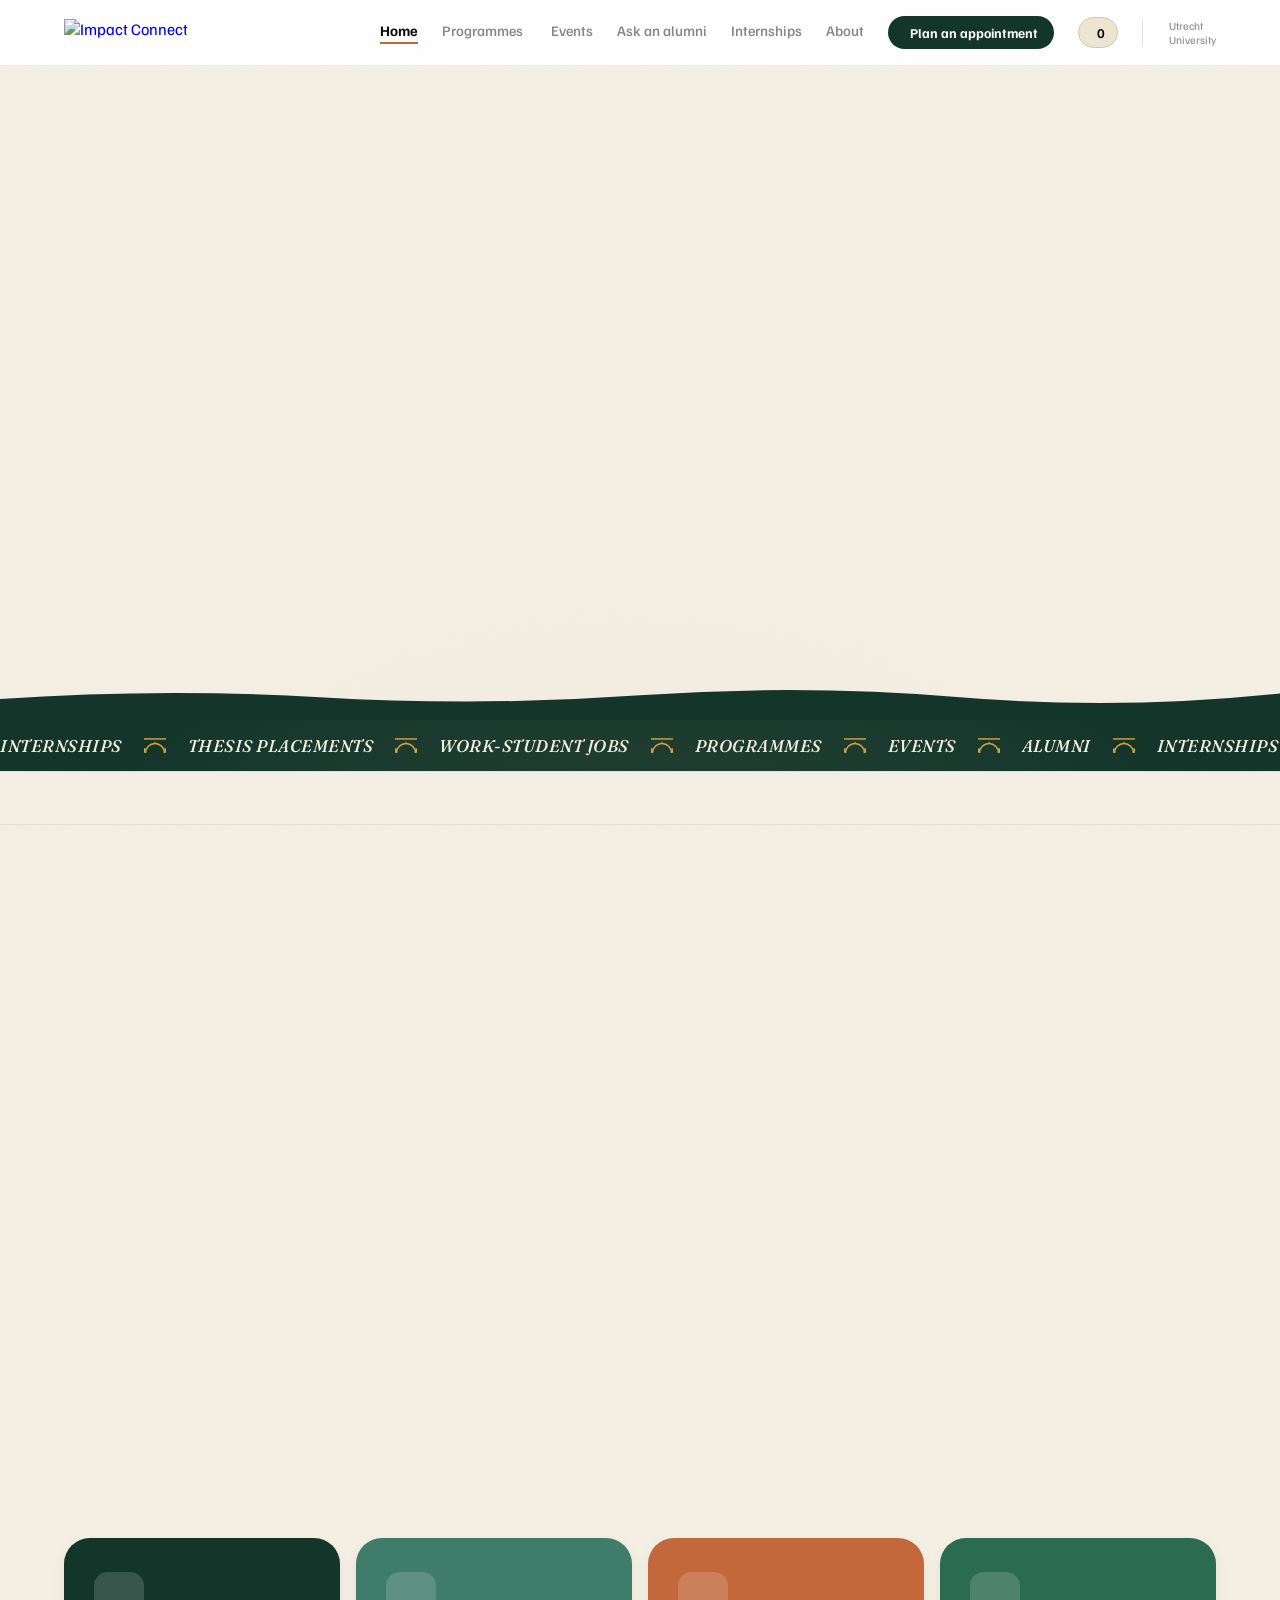
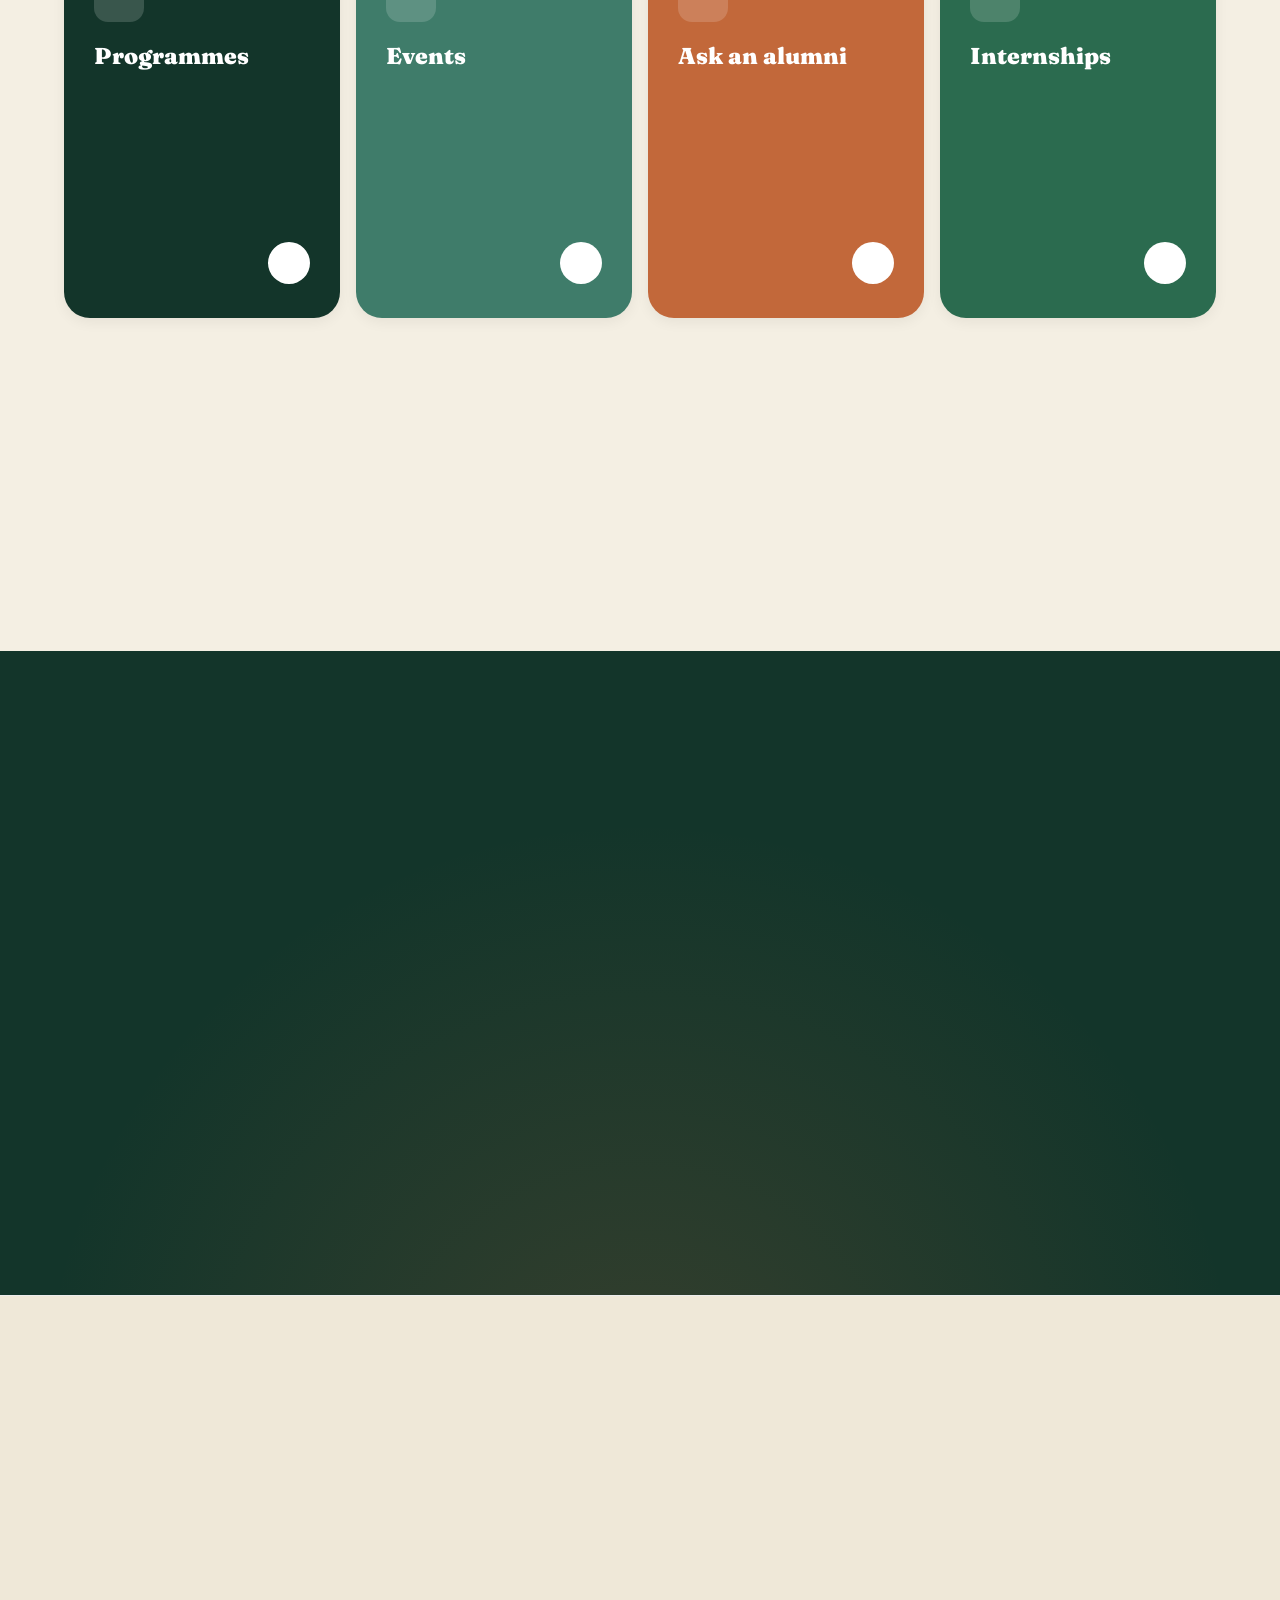
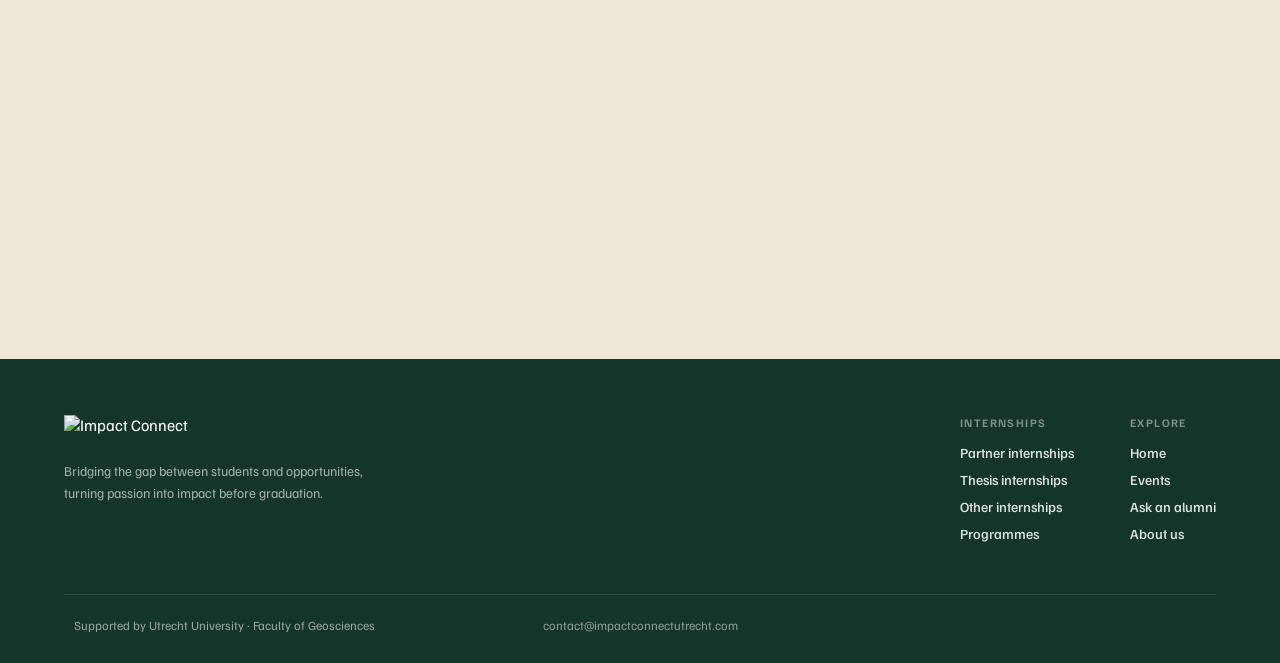
==== index.html @ 30143f1a "In de groene band op de homepage staat nu de brug uit ons logo in plaats van sterretjes Co-Authored-" ====
<!doctype html>
<html lang="en">
<head>
  <meta charset="UTF-8" />
  <meta name="viewport" content="width=device-width, initial-scale=1.0" />
  <title>Impact Connect</title>
  <meta name="description" content="Impact Connect helps students get experience beside their studies, even if you don't know yet what you want to do." />
  <!-- Drie varianten, met opzet. De SVG is scherp op elk formaat en is wat
       moderne browsers pakken; de .ico is de terugval voor oude browsers,
       en apple-touch-icon is het plaatje als iemand de site op zijn
       beginscherm zet. Verander je het merkteken, maak ze dan alle drie
       opnieuw (de PNG's worden getekend, niet uit de SVG gehaald). -->
  <link rel="icon" href="assets/favicon.svg" type="image/svg+xml" />
  <link rel="icon" href="assets/favicon.ico" sizes="any" />
  <link rel="apple-touch-icon" href="assets/apple-touch-icon.png" />
  <!-- 192 is een veelvoud van 48, en dat is de maat die Google wil voor
       het pictogram naast je zoekresultaat. -->
  <link rel="icon" type="image/png" sizes="192x192" href="assets/favicon-192.png" />
  <link rel="preconnect" href="https://fonts.googleapis.com" />
  <link rel="preconnect" href="https://fonts.gstatic.com" crossorigin />
  <link href="https://fonts.googleapis.com/css2?family=Fraunces:ital,opsz,wght@0,9..144,400..900;1,9..144,400..900&family=Familjen+Grotesk:wght@400;500;600;700&display=swap" rel="stylesheet" />
  <link rel="stylesheet" href="styles.css" />
</head>
<body data-page="home">
<a class="skip-link" data-t="nav.skip" href="#main">Skip to content</a>
<div id="scroll-progress"></div>

<!-- ═══ HEADER ═══════════════════════════════════════════════════════ -->
<header class="site-header">
  <!-- De officiele lockup als afbeelding. Stond hier eerst als drie losse
       stukken HTML (Impact + brugteken + Connect) met eigen letters en twee
       kleuren; dat was een benadering van het echte logo. -->
  <a class="brand" href="index.html">
    <img src="assets/logo-lockup-donker.png" alt="Impact Connect" width="240" height="28" />
  </a>
  <!-- Alleen zichtbaar op een smal scherm. Zonder deze knop viel het menu
       daar uiteen over drie regels en was de balk 139px hoog, oftewel 17%
       van een telefoonscherm, permanent. Zie initMenu() in script.js. -->
  <button class="nav-toggle" data-nav-toggle type="button"
          aria-expanded="false" aria-controls="site-nav"
          data-t-aria="nav.menu"></button>
  <nav class="site-nav" id="site-nav">
    <a class="nav-link on" href="index.html" data-t="nav.home">Home</a>
    <div class="nav-drop">
      <a class="nav-link" href="programmes.html" data-t="nav.programmes">Programmes<span class="nav-caret" data-icon="ChevronRight" data-size="14"></span></a>
      <div class="nav-drop-menu" data-prog-menu></div>
    </div>
    <a class="nav-link" href="events.html" data-t="nav.events">Events</a>
    <a class="nav-link" href="alumni.html" data-t="nav.alumni">Ask an alumni</a>
    <a class="nav-link" href="internships.html" data-t="nav.internships">Internships</a>
    <a class="nav-link" href="about.html" data-t="nav.about">About</a>
    <button class="nav-cta" data-open-form><span data-mark="currentColor" data-size="18"></span> <span data-t="nav.appointment">Plan an appointment</span></button>
    <button class="taal-knop" data-taalknop type="button">NL</button>
    <span class="saved-count"><span data-icon="Bookmark" data-size="14" data-color="#C2683A" data-fill="#C2683A"></span> <span data-saved-count>0</span></span>
    <span class="uu-cobrand"><span data-uu-logo="38"></span><span data-t="nav.uu">Utrecht<br />University</span></span>
  </nav>
</header>

<main id="main">

  <!-- ═══ HERO ═══════════════════════════════════════════════════════ -->
  <section class="hero">
    <svg class="hero-sun" viewBox="0 0 1200 600" preserveAspectRatio="xMidYMax slice" aria-hidden="true">
      <defs>
        <radialGradient id="sunfill" cx="50%" cy="100%" r="75%">
          <stop offset="0%"   stop-color="#D9A441" stop-opacity="0.30" />
          <stop offset="45%"  stop-color="#C2683A" stop-opacity="0.12" />
          <stop offset="100%" stop-color="#F4EFE3" stop-opacity="0" />
        </radialGradient>
      </defs>
      <circle cx="600" cy="640" r="430" fill="url(#sunfill)" />
    </svg>

    <div class="hero-inner">
      <h1>
        <span class="line reveal" data-delay="60" data-t="home.hero1">Find your</span>
        <span class="line reveal" data-delay="170" data-t="home.hero2"><span class="ital">impact</span> beside</span>
        <span class="line reveal" data-delay="260" data-t="home.hero3">your studies.</span>
      </h1>

      <div class="hero-bottom">
        <div class="reveal" data-delay="380">
          <p class="hero-lead" data-t="home.lead">
            Impact Connect <b>connects Utrecht students to internships, theses, programmes,
            events and alumni.</b> Browse freely, or come talk to us for a real introduction.
          </p>
        </div>
        <div class="reveal" data-delay="480">
          <!-- Eén knop. "Explore everything" stond hier ook, maar wees naar de
               internships terwijl "everything" iets anders belooft, en het
               bladeren doe je toch al via de menubalk en de vier ingangen. -->
          <div class="hero-actions">
            <button class="btn-mag primary" data-open-form><span data-mark="currentColor" data-size="23"></span> <span data-t="nav.appointment">Plan an appointment</span></button>
          </div>
          <!-- Wat een student ons terugschreef, meteen bij binnenkomst. Komt
               uit REVIEWS in data.js (het veld `kort`); staat daar niets, dan
               blijft dit weg. De hele recensie staat verderop op de pagina. -->
          <figure class="hero-quote" id="hero-quote" hidden></figure>
        </div>
      </div>
    </div>

    <!-- met de hand gescheurde rand naar de donkere band -->
    <svg class="hero-tear" viewBox="0 0 1200 40" preserveAspectRatio="none" aria-hidden="true">
      <path d="M0 40 V18 Q 150 6 300 16 T 600 14 T 900 16 T 1200 12 V40 Z" fill="#13352A" />
    </svg>

    <div class="ticker">
      <div class="marquee"><div class="marquee-track fast">
        <span class="word" data-t="home.tick.stages">INTERNSHIPS <i class="brug"></i></span><span class="word" data-t="home.tick.thesis">THESIS PLACEMENTS <i class="brug"></i></span>
        <span class="word" data-t="home.tick.werk">WORK-STUDENT JOBS <i class="brug"></i></span><span class="word" data-t="home.tick.prog">PROGRAMMES <i class="brug"></i></span>
        <span class="word" data-t="home.tick.events">EVENTS <i class="brug"></i></span><span class="word" data-t="home.tick.alumni">ALUMNI <i class="brug"></i></span>
        <span class="word" data-t="home.tick.stages">INTERNSHIPS <i class="brug"></i></span><span class="word" data-t="home.tick.thesis">THESIS PLACEMENTS <i class="brug"></i></span>
        <span class="word" data-t="home.tick.werk">WORK-STUDENT JOBS <i class="brug"></i></span><span class="word" data-t="home.tick.prog">PROGRAMMES <i class="brug"></i></span>
        <span class="word" data-t="home.tick.events">EVENTS <i class="brug"></i></span><span class="word" data-t="home.tick.alumni">ALUMNI <i class="brug"></i></span>
      </div></div>
    </div>
  </section>

  <!-- ═══ LOGOBAND (gevuld vanuit data.js) ═══════════════════════════ -->
  <section class="logo-band">
    <div class="marquee"><div class="marquee-track slow" id="logo-band-track"></div></div>
  </section>

  <!-- ═══ HOE HET WERKT ══════════════════════════════════════════════
       Staat bewust boven "Four ways in": veel studenten kennen Impact
       Connect nog niet, dus eerst uitleggen wat het is, dan pas de deuren.
       Compacte kaartjes, want het mag geen heel scherm kosten. -->
  <section class="section">
    <div class="section-inner">
      <div class="reveal"><h2 data-t="home.geen.kop">We're not a job board<span class="dot-clay">.</span></h2></div>
      <div class="reveal" data-delay="110">
        <p class="section-lead" style="margin:0 0 34px" data-t="home.geen.lead">Impact Connect is a matching programme. Everything on this site
          is here to show you what's possible; the real thing happens when you sit down with us.</p>
      </div>
      <div class="steps-grid compact">
        <div class="reveal"><div class="step-card compact" style="border-top-color:#2B6B4F">
          <div class="badge" style="background:#2B6B4F" data-icon="Globe" data-size="20" data-color="#fff"></div>
          <div class="txt">
            <div class="num" style="color:#2B6B4F">01</div>
            <div class="ttl" data-t="home.stap1.kop">Explore</div>
            <p data-t="home.stap1.tekst">Browse internships, programmes, events and alumni. Free, and no account needed.</p>
          </div>
          <div class="step-arrow" data-icon="ArrowRight" data-size="20" data-color="#0A0A0A"></div>
        </div></div>
        <div class="reveal" data-delay="140"><div class="step-card compact" style="border-top-color:#C2683A">
          <div class="badge" style="background:#C2683A" data-icon="MessageCircle" data-size="20" data-color="#fff"></div>
          <div class="txt">
            <div class="num" style="color:#C2683A">02</div>
            <!-- Hier stond "Reach out": mail het bedrijf zelf met de concept-mail
                 die we je geven, en "Not sure yet? Come talk to us" als uitwijk.
                 Dat klopte niet met de kop erboven ("We're not a job board", "the
                 real thing happens when you sit down with us") en het maakte van
                 stap 03 een onmogelijkheid: wie zelf mailt wordt nooit door ons
                 voorgesteld. Dit zijn nu drie stappen van één route in plaats van
                 twee routes door elkaar. -->
            <div class="ttl" data-t="home.stap2.kop">Come talk to us</div>
            <p data-t="home.stap2.tekst">Half an hour with a student who's been where you are. You don't need a plan or a CV, that's what the conversation is for.</p>
          </div>
          <div class="step-arrow" data-icon="ArrowRight" data-size="20" data-color="#0A0A0A"></div>
        </div></div>
        <div class="reveal" data-delay="280"><div class="step-card compact" style="border-top-color:#D9A441">
          <!-- Een speld: stap 03 zegt dat je weggaat met concrete plekken en
               mensen. De drie stappen worden zo Globe, tekstballon, speld:
               rondkijken, praten, ergens naartoe. Er stond een sterretje, en
               dat leest inmiddels als "hier zit AI in". -->
          <div class="badge" style="background:#D9A441" data-icon="MapPin" data-size="20" data-color="#fff"></div>
          <div class="txt">
            <div class="num" style="color:#D9A441">03</div>
            <div class="ttl" data-t="home.stap3.kop">Get direction</div>
            <p data-t="home.stap3.tekst">You leave with concrete programmes, places and people that fit you. And where an introduction helps, to one of our alumni or to a partner, we make it for you.</p>
          </div>
        </div></div>
      </div>
    </div>
  </section>

  <!-- ═══ VIER INGANGEN ══════════════════════════════════════════════ -->
  <section class="section">
    <div class="section-inner">
      <div class="reveal"><h2 style="margin:0 0 56px" data-t="home.ingangen.kop">Four ways in<span class="dot-clay">.</span></h2></div>
      <div class="cat-row">
        <a class="cat-panel" href="programmes.html" style="background:#13352A">
          <div class="ghost" data-icon="Rocket" data-size="170" data-stroke="1.2"></div>
          <div class="top">
            <div class="badge" data-icon="Rocket" data-size="24"></div>
            <h3 data-t="home.in1.kop">Programmes</h3>
            <p data-t="home.in1.tekst">Selective programmes that build your skills and CV, come talk to us</p>
          </div>
          <div class="cat-foot">
            <span class="count" data-cat-count="programmes"></span>
            <span class="go" style="color:#13352A" data-icon="ArrowRight" data-size="19"></span>
          </div>
        </a>
        <a class="cat-panel" href="events.html" style="background:#3F7C6A">
          <div class="ghost" data-icon="Calendar" data-size="170" data-stroke="1.2"></div>
          <div class="top">
            <div class="badge" data-icon="Calendar" data-size="24"></div>
            <h3 data-t="home.in2.kop">Events</h3>
            <p data-t="home.in2.tekst">Conferences, fairs and festivals full of people with the same passion as you</p>
          </div>
          <div class="cat-foot">
            <span class="count" data-cat-count="events"></span>
            <span class="go" style="color:#3F7C6A" data-icon="ArrowRight" data-size="19"></span>
          </div>
        </a>
        <a class="cat-panel" href="alumni.html" style="background:#C2683A">
          <div class="ghost" data-icon="UserCircle2" data-size="170" data-stroke="1.2"></div>
          <div class="top">
            <div class="badge" data-icon="UserCircle2" data-size="24"></div>
            <h3 data-t="home.in3.kop">Ask an alumni</h3>
            <p data-t="home.in3.tekst">Tell us who you'd like to speak to, we go through our list and hand you their details</p>
          </div>
          <div class="cat-foot">
            <span class="count" data-cat-count="alumni"></span>
            <span class="go" style="color:#C2683A" data-icon="ArrowRight" data-size="19"></span>
          </div>
        </a>
        <a class="cat-panel" href="internships.html" style="background:#2B6B4F">
          <div class="ghost" data-icon="Briefcase" data-size="170" data-stroke="1.2"></div>
          <div class="top">
            <div class="badge" data-icon="Briefcase" data-size="24"></div>
            <h3 data-t="home.in4.kop">Internships</h3>
            <p data-t="home.in4.tekst">Partner roles, thesis placements and work-student jobs, we make the introduction</p>
          </div>
          <div class="cat-foot">
            <span class="count" data-cat-count="internships"></span>
            <span class="go" style="color:#2B6B4F" data-icon="ArrowRight" data-size="19"></span>
          </div>
        </a>
      </div>
    </div>
  </section>

  <!-- ═══ PARTNERMUUR ════════════════════════════════════════════════
       Hier stond "What's possible": een raster met twintig bedrijven.
       Weggehaald omdat alle twintig verzonnen waren. De werking staat er
       nog (WALL in data.js, initWall() in script.js, .wall-* in styles.css);
       zet dit blok terug zodra er echte partners in WALL staan.

  <section class="wall-section">
    <div class="wall-watermark" data-mark="#ffffff" data-size="460"></div>
    <div class="section-inner" style="position:relative">
      <div class="reveal"><h2>What's possible<span class="dot-clay">.</span></h2></div>
      <div class="reveal" data-delay="110">
        <p class="section-lead"><span id="wall-count"></span>+ companies, institutes and programmes where students before you found their internship, thesis or job. Pick a world, see who's in it.</p>
      </div>
      <div class="reveal" data-delay="200"><div class="wall-cats" id="wall-cats"></div></div>
      <div class="reveal" data-delay="280"><div class="wall-grid" id="wall-grid"></div></div>
      <div class="reveal" data-delay="360">
        <p class="wall-note">Illustrative network, placeholder logos shown while partnerships are confirmed.</p>
      </div>
    </div>
  </section>
  ═════════════════════════════════════════════════════════════════ -->

  <!-- ═══ EERSTVOLGENDE EVENTS ═══════════════════════════════════════ -->
  <section class="section">
    <div class="section-inner">
      <div class="teaser-head">
        <div class="reveal"><h2 style="margin:0" data-t="home.events.kop">Coming up<span class="dot-clay">.</span></h2></div>
        <div class="reveal" data-delay="100">
          <!-- Het aantal is het hele argument om te klikken: hieronder staan er
               drie, in werkelijkheid veel meer. Daarom een gevulde knop met het
               getal groot in oker, niet een grijs randje dat wegvalt. -->
          <a class="btn-all" href="events.html">
            <span data-t="home.events.alle1">See all</span> <b data-events-count></b> <span data-t="home.events.alle2">events</span>
            <span class="arr" data-icon="ArrowRight" data-size="18"></span>
          </a>
        </div>
      </div>
      <div class="teaser-grid" id="events-teaser"></div>
    </div>
  </section>

  <!-- ═══ RECENSIES ═══════════════════════════════════════════════════
       Wat studenten ons terugschrijven. De inhoud staat in REVIEWS in
       data.js; initReviews() in script.js vult deze sectie. Staat daar
       niets, dan blijft de sectie verborgen.

       Hier stond vroeger een verzonnen quote over een thesis-stage. Alleen
       echte woorden van echte mensen, en alleen met hun toestemming.
  ═════════════════════════════════════════════════════════════════ -->
  <section class="quote-section" id="reviews" hidden>
    <span class="quote-mark" aria-hidden="true">&ldquo;</span>
    <div class="quote-inner" id="reviews-inner"></div>
  </section>

  <!-- ═══ SLOT-CTA ═══════════════════════════════════════════════════ -->
  <section class="final-cta">
    <div class="glow"></div>
    <div class="inner">
      <!-- Deze kop pakt met opzet de zin uit "We're not a job board" hierboven
           weer op. Stond eerst "Your lucky conversation is here"; dat zei niet
           waar het om gaat, en "lucky" suggereert dat het toeval is. -->
      <div class="reveal"><h2 data-t="home.slot.kop">It starts<br />when you <em>sit down</em> with us.</h2></div>
      <div class="reveal" data-delay="140">
        <!-- De kop zegt dat het gesprek het punt is; deze alinea maakte er
             daarna weer iets van voor wie het niet weet ("if you're not sure
             where to start, plan an appointment"). Nu nodigt hij iedereen uit,
             met erbij wat het gesprek concreet is. -->
        <p data-t="home.slot.tekst">Browse everything freely. And when you want more than browsing, plan an appointment: half an hour, no plan needed, and we go through what fits you by hand.</p>
      </div>
      <div class="reveal" data-delay="260">
        <div style="display:flex;justify-content:center">
          <button class="btn-mag primary" data-open-form><span data-mark="currentColor" data-size="23"></span> <span data-t="nav.appointment">Plan an appointment</span></button>
        </div>
      </div>
    </div>
  </section>

  <!-- ═══ CONTACT ═════════════════════════════════════════════════════
       Voor alles wat geen afspraak is: een vraag, een tip voor een event,
       of iemand die liever niet door vier stappen klikt. Gaat naar
       hetzelfde Apps Script als de andere twee formulieren (FORM_ENDPOINT
       in data.js), met formulier: "contact". Lukt versturen niet, dan
       opent het mailprogramma met dezelfde tekst erin.
  ═════════════════════════════════════════════════════════════════════ -->
  <section class="contact-section" id="contact">
    <div class="contact-layout">
      <div class="contact-intro reveal">
        <p class="eyebrow" data-t="ct.eyebrow">Contact</p>
        <h2 data-t="ct.kop">Send us a message<span class="dot-clay">.</span></h2>
        <p data-ct-lead>A question, an idea, an event we should know about, or you would simply rather write than fill in the appointment form. Tell us what is on your mind and one of us gets back to you.</p>
        <ul class="contact-details">
          <li><span data-icon="Mail" data-size="18" data-color="#C2683A"></span>
            <a href="mailto:contact@impactconnectutrecht.com">contact@impactconnectutrecht.com</a></li>
          <li><span data-icon="Clock" data-size="18" data-color="#C2683A"></span>
            <span data-t="ct.termijn">We usually reply within a few days</span></li>
        </ul>
      </div>

      <form class="contact-form reveal" data-delay="140" data-contact-form novalidate>
        <!-- Wie schrijft er? Niet alleen om het derde veld te veranderen: de
             keuze gaat mee naar de mail en de sheet, zodat een bericht van een
             organisatie meteen bij de juiste persoon terechtkomt. Organisatie
             staat vooraan en standaard aan: een student heeft op deze site al
             het afspraakformulier, de alumnilijst en de events, terwijl dit
             voor een organisatie de enige ingang is. -->
        <div class="ct-field ct-soort">
          <span class="chip-label" data-t="ct.soort">Who's writing?</span>
          <div class="chip-row">
            <button type="button" class="chip on" data-ct-soort="Organisation" data-t="ct.soort.org">I'm an organisation</button>
            <button type="button" class="chip" data-ct-soort="Student" data-t="ct.soort.student">I'm a student</button>
          </div>
        </div>
        <div class="ct-row">
          <div class="ct-field">
            <label for="ct-naam" data-t="ct.naam">Your name</label>
            <input type="text" id="ct-naam" name="naam" autocomplete="name" required />
          </div>
          <div class="ct-field">
            <label for="ct-email" data-t="ct.email">Your email</label>
            <input type="email" id="ct-email" name="email" autocomplete="email" inputmode="email" required />
          </div>
        </div>
        <div class="ct-field">
          <label for="ct-studie"><span data-ct-veldnaam>Study and year</span> <span class="ct-opt" data-t="form.optioneel">(optional)</span></label>
          <input type="text" id="ct-studie" name="studie" placeholder="MSc Sustainable Development, year 1" />
        </div>
        <div class="ct-field">
          <label for="ct-bericht" data-t="ct.bericht">Your message</label>
          <textarea id="ct-bericht" name="bericht" rows="4" required data-t-placeholder="ct.bericht.hint" placeholder="Ask us anything..."></textarea>
        </div>

        <!-- Spamval: staat uit beeld, mensen zien hem niet, bots vullen hem
             wel in. Zit er iets in, dan versturen we niets. -->
        <div class="ct-val" aria-hidden="true">
          <label for="ct-website">Website</label>
          <input type="text" id="ct-website" name="website" tabindex="-1" autocomplete="off" />
        </div>

        <button type="submit" class="btn-mag primary ct-verstuur">
          <span data-icon="Mail" data-size="17"></span> <span data-t="ct.knop">Send message</span>
        </button>
        <p class="form-note" data-t="ct.privacy">We use this only to answer you. You can ask us to delete your details at any time.</p>
        <div class="ct-fout" role="alert" hidden></div>
        <div class="ct-gelukt" role="status" aria-live="polite" hidden></div>
      </form>
    </div>
  </section>

</main>

<!-- ═══ FOOTER ═══════════════════════════════════════════════════════ -->
<footer class="site-footer">
  <div class="footer-inner">
    <div class="footer-top">
      <div>
        <!-- In de voettekst de gele versie: op het donkergroen haalt die een
             contrast van 8,9 : 1. Op de witte balk hierboven zou dezelfde
             gele lockup op 1,5 : 1 uitkomen en dus onleesbaar zijn; daar
             staat de donkere. -->
        <div class="footer-brand">
          <img src="assets/logo-lockup-geel.png" alt="Impact Connect" width="270" height="31" />
        </div>
        <p data-t="footer.blurb">Bridging the gap between students and opportunities, turning passion into impact before graduation.</p>
      </div>
      <div class="footer-cols">
        <div>
          <div class="head" data-t="footer.internships">Internships</div>
          <a href="internships.html" data-t="footer.partner">Partner internships</a>
          <a href="thesis.html" data-t="footer.thesis">Thesis internships</a>
          <a href="other-internships.html" data-t="footer.other">Other internships</a>
          <a href="programmes.html" data-t="footer.programmes">Programmes</a>
        </div>
        <div>
          <div class="head" data-t="footer.explore">Explore</div>
          <a href="index.html" data-t="nav.home">Home</a>
          <a href="events.html" data-t="nav.events">Events</a>
          <a href="alumni.html" data-t="nav.alumni">Ask an alumni</a>
          <a href="about.html" data-t="footer.about">About us</a>
        </div>
      </div>
    </div>
    <div class="footer-bottom">
      <span class="uu"><span data-uu-logo="28"></span> <span data-t="footer.uu">Supported by Utrecht University · Faculty of Geosciences</span></span>
      <a class="note" href="mailto:contact@impactconnectutrecht.com">contact@impactconnectutrecht.com</a>
      <!-- Wordt gevuld door script.js uit LINKEDIN_IMPACT_CONNECT in data.js.
           Staat daar niets, dan blijft dit leeg en zie je hier niets. -->
      <a class="note footer-li" data-linkedin-ic hidden></a>
    </div>
  </div>
</footer>

<script src="icons.js"></script>
<script src="vertalingen.js"></script>
<script src="data.js"></script>
<script src="script.js"></script>
</body>
</html>
---- styles.css ----
/* ═══════════════════════════════════════════════════════════════════
   Impact Connect — ontwerpsysteem
   Kleuren, typografie, layout en animaties voor alle pagina's.
   ═══════════════════════════════════════════════════════════════════ */

:root {
  --green:      #2B6B4F;  /* primair bosgroen */
  --dark:       #13352A;  /* diep bosgroen: koppen, donkere secties */
  --clay:       #C2683A;  /* terracotta accent */
  --ochre:      #D9A441;  /* warme oker */
  --moss:       #7C8C4E;  /* mos/olijf */
  --mint:       #EDE6D4;  /* warm zandtint voor chips en vlakken */
  --paper:      #F4EFE3;  /* bone / papierbasis */
  --paper2:     #EFE8D8;  /* iets dieper papier */
  --ink:        #23291F;  /* warm bijna-zwart voor bodytekst */
  --sand:       #D8C9A0;  /* zandrand */
  --line:       #ECECEC;  /* lichte scheidingslijn */
  --muted:      #666;
  --muted-soft: #999;

  --font-body:    'Familjen Grotesk', system-ui, -apple-system, sans-serif;
  --font-display: 'Fraunces', Georgia, serif;
}

* { box-sizing: border-box; }
html, body { margin: 0; padding: 0; }
html { scroll-behavior: smooth; }

body {
  font-family: var(--font-body);
  background: var(--paper);
  color: var(--ink);
  min-height: 100vh;
  -webkit-font-smoothing: antialiased;
}

.display { font-family: var(--font-display); font-optical-sizing: auto; }
.ital    { font-style: italic; }
::selection { background: var(--clay); color: var(--paper); }

a { cursor: pointer; }
button { font-family: inherit; }

/* papieren korrel over de hele pagina */
body::before {
  content: ""; position: fixed; inset: 0; z-index: 9999;
  pointer-events: none; opacity: 0.5; mix-blend-mode: multiply;
  background-image: url("data:image/svg+xml,%3Csvg xmlns='http://www.w3.org/2000/svg' width='160' height='160'%3E%3Cfilter id='n'%3E%3CfeTurbulence type='fractalNoise' baseFrequency='0.85' numOctaves='3' stitchTiles='stitch'/%3E%3C/filter%3E%3Crect width='100%25' height='100%25' filter='url(%23n)' opacity='0.06'/%3E%3C/svg%3E");
}

/* leesvoortgang bovenaan */
#scroll-progress {
  position: fixed; top: 0; left: 0; height: 3px; width: 0;
  background: linear-gradient(90deg, var(--clay), var(--green));
  z-index: 200; transition: width .1s linear;
}

.skip-link {
  position: absolute; left: -9999px; top: 0; z-index: 300;
  background: var(--dark); color: #fff; padding: 12px 18px; border-radius: 0 0 10px 0;
  font-weight: 700; text-decoration: none;
}
.skip-link:focus { left: 0; }

/* ── icoontjes ──────────────────────────────────────────────────── */
.ic { display: inline-block; vertical-align: middle; flex-shrink: 0; }

/* ── herbruikbare bouwstenen ────────────────────────────────────── */
.pill {
  font-size: 11px; font-weight: 600; letter-spacing: .3px;
  padding: 3px 9px; border-radius: 999px; white-space: nowrap;
  display: inline-flex; align-items: center; gap: 4px; color: #fff;
}
.pill-dot { width: 7px; height: 7px; border-radius: 99px; }

.levels { display: inline-flex; align-items: center; gap: 5px; }
.levels-dots { display: inline-flex; gap: 2px; }
.levels-dots i { width: 6px; height: 6px; border-radius: 99px; background: #DADADA; }
.levels-label { font-size: 11.5px; color: var(--muted); font-weight: 500; }

.logo-badge {
  border-radius: 12px; border: 1px solid var(--line); background: #fff;
  flex-shrink: 0; box-shadow: 0 1px 3px rgba(0,0,0,.05);
  display: flex; align-items: center; justify-content: center; box-sizing: border-box;
}
.logo-badge img { max-width: 100%; max-height: 100%; object-fit: contain; }
.logo-badge.is-initials { background: #F6F6F4; color: var(--muted-soft); font-weight: 800; }

/* magnetische knoppen (home + CTA's) */
.btn-mag {
  border-radius: 999px; padding: 14px 24px; font-weight: 700; font-size: 15px;
  cursor: pointer; display: inline-flex; align-items: center; gap: 9px;
  text-decoration: none; border: 1.5px solid rgba(19,53,42,.2); background: transparent;
  color: var(--dark); transition: transform .15s ease, box-shadow .15s ease;
}
.btn-mag.primary {
  background: var(--clay); color: var(--paper); border: none;
  box-shadow: 0 10px 30px rgba(194,104,58,.32);
}

.chip {
  border: 1.5px solid #DDD; background: #fff; color: #444;
  padding: 9px 15px; border-radius: 999px; font-size: 13.5px; font-weight: 600;
  cursor: pointer; transition: all .12s;
}
.chip.on { border-color: var(--dark); background: var(--dark); color: #fff; }

/* onthul-animatie bij scrollen */
.reveal { opacity: 0; transform: translateY(18px); }
.reveal.shown {
  opacity: 1; transform: none;
  transition: opacity .6s cubic-bezier(.2,.7,.2,1), transform .6s cubic-bezier(.2,.7,.2,1);
}

/* ═══ HEADER ═══════════════════════════════════════════════════════ */
.site-header {
  display: flex; justify-content: space-between; align-items: center;
  gap: 20px; flex-wrap: wrap; row-gap: 12px;
  padding: 16px 5vw; border-bottom: 1px solid #EDEDED; background: #fff;
  position: sticky; top: 0; z-index: 30;
}
/* Woordmerk: Impact · brug · Connect, zoals op het merkboard */
.brand { display: flex; align-items: center; gap: 7px; text-decoration: none; flex-shrink: 0; }
.brand-mark { display: flex; align-items: center; }
.brand-mark svg { display: block; }
.brand-word { font-size: 21px; letter-spacing: -.5px; line-height: 1; font-family: var(--font-body); }
.brand-word b { font-weight: 800; color: var(--dark); }
.brand-word span { font-weight: 600; color: var(--green); }

.site-nav {
  display: flex; gap: 24px; row-gap: 10px; font-size: 14.5px;
  align-items: center; flex-wrap: wrap; justify-content: flex-end;
}
.nav-link {
  color: #888; font-weight: 500; cursor: pointer; padding-bottom: 3px;
  border-bottom: 2px solid transparent; text-decoration: none;
  display: inline-flex; align-items: center; gap: 4px;
}
.nav-link.on { color: #0A0A0A; font-weight: 700; border-bottom-color: var(--clay); }

.nav-drop { position: relative; }
.nav-drop-menu {
  position: absolute; top: calc(100% + 10px); left: -12px; background: #fff;
  border: 1px solid #EAEAEA; border-radius: 12px; box-shadow: 0 12px 30px rgba(0,0,0,.12);
  padding: 8px; min-width: 210px; z-index: 40; display: none;
}
.nav-drop:hover .nav-drop-menu,
.nav-drop:focus-within .nav-drop-menu,
.nav-drop.open .nav-drop-menu { display: block; }
/* Onzichtbaar bruggetje over het gat tussen de knop en het menu. Zonder
   dit valt de muis in dat gat buiten het menu en klapt het dicht voor je
   een item kunt aanklikken. */
.nav-drop-menu::before {
  content: ""; position: absolute; left: 0; right: 0; top: -12px; height: 12px;
}
.nav-drop-menu a {
  display: flex; align-items: center; gap: 9px; padding: 10px 12px; border-radius: 8px;
  font-size: 14px; font-weight: 500; color: #555; text-decoration: none;
}
.nav-drop-menu a.on { font-weight: 700; color: #0A0A0A; background: var(--paper); }
.nav-caret { display: inline-flex; transition: transform .15s; }
.nav-drop:hover .nav-caret,
.nav-drop:focus-within .nav-caret { transform: rotate(90deg); }

.cmdk-btn {
  background: #F4F4F2; color: #888; border: 1px solid #E8E8E4; border-radius: 10px;
  padding: 7px 12px; font-weight: 500; font-size: 13px; cursor: pointer;
  display: inline-flex; align-items: center; gap: 8px;
}
.cmdk-btn kbd {
  font-family: inherit; font-size: 11px; background: #fff;
  border: 1px solid #E0E0E0; border-radius: 5px; padding: 1px 5px;
}
.nav-cta {
  background: var(--dark); color: #fff; border: none; border-radius: 999px;
  padding: 8px 16px; font-weight: 700; font-size: 13.5px; cursor: pointer;
  display: inline-flex; align-items: center; gap: 6px; text-decoration: none;
}
.saved-count {
  display: inline-flex; align-items: center; gap: 6px; background: var(--mint);
  border: 1px solid var(--sand); border-radius: 999px; padding: 6px 12px;
  font-weight: 600; color: #000; font-size: 13.5px;
}
.uu-cobrand {
  display: inline-flex; align-items: center; gap: 8px;
  padding-left: 18px; border-left: 1px solid #E5E5E5;
}
.uu-cobrand img { display: block; object-fit: contain; }
.uu-cobrand span { font-size: 11px; color: #888; line-height: 1.25; }

/* ═══ HOME ═════════════════════════════════════════════════════════ */
.hero { position: relative; background: var(--paper); overflow: hidden; }
.hero-sun { position: absolute; inset: 0; width: 100%; height: 100%; pointer-events: none; }
.hero-inner { padding: 66px 5vw 84px; max-width: 1180px; margin: 0 auto; position: relative; }
.hero h1 {
  font-family: var(--font-display); font-weight: 300;
  font-size: clamp(46px, 9vw, 120px); line-height: .94; letter-spacing: -.025em;
  margin: 0; color: var(--dark); max-width: 1000px;
}
.hero h1 span.line { display: block; }
.hero h1 .ital { font-weight: 500; color: var(--clay); }
.hero-bottom {
  display: flex; gap: 48px; align-items: flex-end; justify-content: space-between;
  flex-wrap: wrap; margin-top: 40px;
}
.hero-lead {
  font-size: clamp(17px, 1.7vw, 21px); line-height: 1.6; color: var(--ink);
  max-width: 540px; margin: 0; font-weight: 400;
}
.hero-lead b { color: var(--green); font-weight: 600; }
.hero-actions { display: flex; gap: 14px; flex-wrap: wrap; }
.hero-tear { display: block; width: 100%; height: 38px; position: relative; }

.ticker { background: var(--dark); color: var(--paper); padding: 15px 0; overflow: hidden; }
.ticker span.word {
  display: inline-flex; align-items: center; gap: 22px; margin-right: 22px;
  font-family: var(--font-display); font-weight: 500; font-size: 17px;
  font-style: italic; letter-spacing: .5px;
}
/* Tussen de woorden de brug uit ons logo, geen sterretje: dat leest als een
   AI-logo. Getekend met een masker, zodat de kleur gewoon uit CSS komt. */
.ticker span.word i.brug {
  display: inline-block; width: 22px; height: 15px; background: var(--ochre);
  -webkit-mask: url("data:image/svg+xml,%3Csvg xmlns='http://www.w3.org/2000/svg' viewBox='0 0 124 82'%3E%3Crect width='124' height='8'/%3E%3Crect x='57.5' y='20.5' width='9' height='4'/%3E%3Cpath d='M4.5 83A57.5 57.5 0 0 1 119.5 83H111A49 49 0 0 0 13 83Z'/%3E%3Crect y='57' width='10' height='25'/%3E%3Crect x='114' y='57' width='10' height='25'/%3E%3C/svg%3E") center / contain no-repeat;
          mask: url("data:image/svg+xml,%3Csvg xmlns='http://www.w3.org/2000/svg' viewBox='0 0 124 82'%3E%3Crect width='124' height='8'/%3E%3Crect x='57.5' y='20.5' width='9' height='4'/%3E%3Cpath d='M4.5 83A57.5 57.5 0 0 1 119.5 83H111A49 49 0 0 0 13 83Z'/%3E%3Crect y='57' width='10' height='25'/%3E%3Crect x='114' y='57' width='10' height='25'/%3E%3C/svg%3E") center / contain no-repeat;
}

.marquee { overflow: hidden; white-space: nowrap; display: flex; }
.marquee-track {
  display: inline-flex; align-items: center;
  animation: marquee 28s linear infinite; will-change: transform;
}
.marquee-track.slow { animation-duration: 36s; }
.marquee-track.fast { animation-duration: 26s; }

.logo-band {
  background: var(--paper); padding: 26px 0;
  border-top: 1px solid rgba(19,53,42,.08); border-bottom: 1px solid rgba(19,53,42,.08);
}
/* De logo's staan in kleur. Ze stonden hier eerst grijs met opacity .7,
   zodat de band rustig bleef en het merk van Impact Connect vooraan stond.
   Nu vol in kleur: het zijn echte organisaties waar studenten terechtkomen,
   en dat herken je aan de kleur sneller dan aan de vorm. */
.logo-band .logo-item {
  display: inline-flex; align-items: center; justify-content: center;
  margin: 0 28px;
  opacity: .92;
  transition: opacity .3s ease, transform .3s ease;
}
.logo-band img { height: 44px; width: auto; max-width: 150px; object-fit: contain; }
/* Witte logo's hebben een donker vlak nodig, net als op de programmakaartjes. */
.logo-band .logo-item.on-dark {
  background: var(--dark); border-radius: 8px; padding: 6px 10px;
}
/* De band loopt gewoon door; alleen het logo onder de muis komt naar voren. */
.logo-band .logo-item:hover { opacity: 1; transform: scale(1.06); }

.section { padding: 100px 5vw; background: var(--paper); }
/* Twee lichte secties onder elkaar hadden samen 200px lucht ertussen. Dat
   leest als een gat, want er zit geen kleurwissel tussen om het te
   rechtvaardigen. Grenzen ze aan elkaar, dan halveren ze allebei. Voor de
   overgang naar een donkere sectie blijft de ruime marge staan. */
.section + .section     { padding-top: 60px; }
.section:has(+ .section) { padding-bottom: 60px; }
.section-inner { max-width: 1180px; margin: 0 auto; }
.section h2 {
  font-family: var(--font-display); font-weight: 900;
  font-size: clamp(30px, 4.6vw, 56px); letter-spacing: -.02em; margin: 0 0 14px;
}
.dot-clay  { color: var(--clay); }
.dot-green { color: var(--green); }
.section-lead { font-size: 17px; line-height: 1.6; color: #555; max-width: 560px; }

.rule { width: 46px; height: 4px; background: var(--green); border-radius: 2px; margin-bottom: 22px; }

.card-grid { display: grid; grid-template-columns: repeat(auto-fit, minmax(260px, 1fr)); gap: 22px; }
.problem-card {
  background: #fff; color: var(--ink); border: 1px solid rgba(19,53,42,.1);
  border-radius: 22px; padding: 34px 30px; height: 100%;
  transition: transform .3s cubic-bezier(.2,.8,.3,1), box-shadow .3s;
}
.problem-card:hover { transform: translateY(-4px); box-shadow: 0 18px 40px rgba(0,0,0,.08); }
.problem-card .num  { font-family: var(--font-display); font-size: 15px; color: var(--green); font-weight: 700; margin-bottom: 18px; }
.problem-card .ttl  { font-family: var(--font-display); font-size: 27px; font-weight: 900; margin-bottom: 14px; }
.problem-card p     { font-size: 15.5px; line-height: 1.68; color: var(--muted); margin: 0; }

.steps-grid { display: grid; grid-template-columns: repeat(auto-fit, minmax(260px, 1fr)); gap: 20px; position: relative; }
.step-card {
  background: #FFFDF8; color: var(--ink); border: 1px solid rgba(19,53,42,.08);
  border-top: 4px solid var(--green); border-radius: 20px; padding: 30px 28px 32px;
  height: 100%; position: relative; overflow: hidden; box-shadow: 0 2px 12px rgba(0,0,0,.04);
}
.step-card .ghost { position: absolute; right: -26px; bottom: -30px; opacity: .06; }
.step-card .badge {
  width: 46px; height: 46px; border-radius: 13px; display: flex;
  align-items: center; justify-content: center; margin-bottom: 20px; color: #fff;
}
.step-card .num { font-family: var(--font-display); font-size: 14px; font-weight: 700; margin-bottom: 8px; position: relative; }
.step-card .ttl { font-family: var(--font-display); font-size: 25px; font-weight: 900; margin-bottom: 12px; position: relative; }
.step-card p    { font-size: 15.5px; line-height: 1.68; color: var(--muted); margin: 0; position: relative; }
/* Compacte variant van de stappen: die staan boven "Four ways in" en
   moeten uitleggen wat Impact Connect is zonder een heel scherm te kosten.
   Het icoontje staat naast de tekst in plaats van erboven. */
.steps-grid.compact { grid-template-columns: repeat(auto-fit, minmax(280px, 1fr)); gap: 18px; }
/* geen ghost-illustratie in deze variant, dus het pijltje tussen de kaarten
   hoeft niet meer weggeknipt te worden aan de rand */
.step-card.compact { display: flex; gap: 15px; align-items: flex-start; padding: 22px 24px 24px; overflow: visible; }
.step-card.compact .badge { width: 38px; height: 38px; border-radius: 11px; margin: 2px 0 0; flex: none; }
.step-card.compact .num { font-size: 12.5px; margin-bottom: 3px; opacity: .9; }
.step-card.compact .ttl { font-size: 20px; margin-bottom: 7px; }
.step-card.compact p { font-size: 15px; line-height: 1.6; }
.step-arrow {
  position: absolute; right: -32px; top: 50%; z-index: 2; transform: translateY(-50%);
  width: 44px; height: 44px; border-radius: 99px; background: #fff;
  box-shadow: 0 6px 18px rgba(0,0,0,.15); display: flex; align-items: center; justify-content: center;
}
.center-row { display: flex; justify-content: center; margin-top: 44px; }

.quote-section { background: var(--dark); color: #fff; padding: 88px 5vw; position: relative; overflow: hidden; }
.quote-mark {
  position: absolute; left: -6%; top: -20%; font-family: var(--font-display);
  font-size: 480px; font-weight: 900; color: rgba(255,255,255,.04); line-height: 1; user-select: none;
}
.quote-section blockquote {
  font-family: var(--font-display); font-weight: 900;
  font-size: clamp(24px, 3.6vw, 44px); line-height: 1.25; letter-spacing: -.01em; margin: 0;
}
.quote-section blockquote em { font-style: normal; color: var(--clay); }
.quote-by { display: flex; align-items: center; gap: 16px; margin-top: 36px; }
.quote-avatar { width: 64px; height: 64px; flex-shrink: 0; border-radius: 999px; overflow: hidden; }
.quote-by .name { font-weight: 800; font-size: 15px; }
.quote-by .role { font-size: 13px; color: rgba(255,255,255,.65); }

.cat-row { display: flex; gap: 16px; min-height: 380px; }
.cat-panel {
  flex: 1; border-radius: 26px; padding: 34px 30px; cursor: pointer; color: #fff;
  position: relative; overflow: hidden; display: flex; flex-direction: column;
  justify-content: space-between; text-decoration: none;
  transition: flex .55s cubic-bezier(.3,.9,.3,1), transform .4s, opacity .4s;
  box-shadow: 0 4px 14px rgba(0,0,0,.06);
}
.cat-row:hover .cat-panel { opacity: .55; }
.cat-row .cat-panel:hover {
  flex: 2.4; opacity: 1; transform: translateY(-6px); box-shadow: 0 26px 60px rgba(0,0,0,.18);
}
.cat-panel .scene { position: absolute; inset: 0; opacity: 0; transition: opacity .5s; mix-blend-mode: luminosity; }
.cat-panel:hover .scene { opacity: .4; }
.cat-panel .ghost {
  position: absolute; right: -34px; bottom: -34px; opacity: .1; z-index: 1;
  transition: opacity .4s, transform .5s;
}
.cat-panel:hover .ghost { opacity: .18; transform: scale(1.15) rotate(-6deg); }
.cat-panel .top { position: relative; z-index: 2; }
.cat-panel .badge {
  width: 50px; height: 50px; border-radius: 14px; background: rgba(255,255,255,.16);
  display: flex; align-items: center; justify-content: center; margin-bottom: 22px;
}
.cat-panel h3 {
  font-family: var(--font-display); font-weight: 900; font-size: 23px;
  line-height: 1.12; margin: 0 0 12px; transition: font-size .4s;
}
.cat-panel:hover h3 { font-size: 30px; }
.cat-panel p {
  font-size: 16px; line-height: 1.6; opacity: 0; max-height: 0; margin: 0;
  transition: opacity .4s .1s, max-height .45s; overflow: hidden;
}
.cat-panel:hover p { opacity: .95; max-height: 140px; }
.cat-foot { display: flex; align-items: center; justify-content: space-between; margin-top: 18px; position: relative; z-index: 2; }
.cat-foot .count { font-size: 12.5px; font-weight: 800; letter-spacing: 1px; text-transform: uppercase; opacity: .8; }
.cat-foot .go {
  width: 42px; height: 42px; border-radius: 99px; background: #fff;
  display: flex; align-items: center; justify-content: center;
  transform: rotate(-45deg); transition: transform .4s cubic-bezier(.3,1.4,.4,1);
}
.cat-panel:hover .cat-foot .go { transform: rotate(0deg); }

/* partnermuur */
.wall-section { background: var(--dark); padding: 96px 5vw; position: relative; overflow: hidden; }
.wall-watermark { position: absolute; right: -6%; top: -10%; opacity: .05; transform: rotate(-8deg); }
.wall-section h2 { color: #fff; }
.wall-section .section-lead { color: rgba(255,255,255,.7); max-width: 540px; margin: 0 0 34px; font-size: 16.5px; }
.wall-cats { display: flex; gap: 9px; flex-wrap: wrap; margin-bottom: 36px; }
.wall-cat {
  border: 1.5px solid rgba(255,255,255,.25); background: transparent; color: rgba(255,255,255,.85);
  padding: 9px 18px; border-radius: 999px; font-size: 13.5px; font-weight: 700;
  cursor: pointer; transition: all .2s;
}
.wall-cat.on { border-color: var(--clay); background: var(--clay); color: #fff; }
.wall-grid { display: grid; grid-template-columns: repeat(6, 1fr); gap: 14px; }
.wall-tile {
  grid-column: span 1; background: #fff; border-radius: 18px; padding: 18px 16px 14px;
  display: flex; flex-direction: column; align-items: center; justify-content: center; gap: 10px;
  min-height: 116px; position: relative; overflow: hidden;
  box-shadow: 0 4px 14px rgba(0,0,0,.18); transition: all .35s cubic-bezier(.2,.8,.3,1);
}
.wall-tile.big { grid-column: span 2; }
.wall-tile .tile-name { font-size: 12.5px; font-weight: 800; color: #0A0A0A; text-align: center; line-height: 1.2; }
.wall-tile .tile-back {
  position: absolute; inset: 0; background: var(--dark); color: #fff;
  display: flex; flex-direction: column; align-items: center; justify-content: center;
  gap: 6px; padding: 12px; opacity: 0; transition: opacity .25s ease; text-align: center;
}
.wall-tile .tile-back .n { font-weight: 900; font-size: 14px; font-family: var(--font-display); }
.wall-tile .tile-back .o { font-size: 11.5px; font-weight: 700; color: var(--clay); letter-spacing: .4px; text-transform: uppercase; }
.wall-tile:hover .tile-back { opacity: 1; }
.wall-tile.lit  { box-shadow: 0 16px 40px rgba(0,0,0,.35), 0 0 0 2px var(--clay); transform: translateY(-2px); }
.wall-tile:hover { transform: translateY(-5px) scale(1.02); box-shadow: 0 16px 40px rgba(0,0,0,.35), 0 0 0 2px var(--clay); }
.wall-tile.dim  { opacity: .22; filter: grayscale(1); }
.wall-note { font-size: 12.5px; color: rgba(255,255,255,.35); margin-top: 26px; text-align: center; }

.teaser-head {
  display: flex; justify-content: space-between; align-items: flex-end;
  flex-wrap: wrap; gap: 18px; margin-bottom: 44px;
}
/* "All 34 events" stond als een grijs randje naast de koptekst en viel weg
   tussen de kaartjes. Het getal is juist de reden om te klikken, dus: gevuld
   bosgroen, het aantal groot in oker, en een pijl die meebeweegt. */
.btn-all {
  display: inline-flex; align-items: center; gap: 9px;
  background: var(--dark); color: var(--paper); text-decoration: none;
  border-radius: 999px; padding: 13px 26px;
  font-size: 16px; font-weight: 700; letter-spacing: -.1px;
  box-shadow: 0 10px 26px rgba(19,53,42,.26);
  transition: transform .2s cubic-bezier(.2,.8,.3,1), box-shadow .2s;
}
/* Het getal stond eerst in Fraunces; die cijfers hebben krullen en staan
   ongelijk hoog, wat in een knop van vier woorden raar leest. Nu gewoon de
   broodletter, iets groter en in oker: valt op zonder eigenwijs te doen. */
.btn-all b {
  font-family: inherit; font-weight: 700; font-size: 18px;
  color: var(--ochre); line-height: 1; font-variant-numeric: tabular-nums;
}
.btn-all .arr { display: inline-flex; transition: transform .2s cubic-bezier(.2,.8,.3,1); }
.btn-all:hover { transform: translateY(-2px); box-shadow: 0 16px 34px rgba(19,53,42,.32); }
.btn-all:hover .arr { transform: translateX(4px); }
.teaser-grid { display: grid; grid-template-columns: repeat(auto-fit, minmax(280px, 1fr)); gap: 20px; }
.teaser-card {
  text-decoration: none; color: inherit; display: block; border: 1.5px solid var(--line);
  border-radius: 20px; padding: 26px 26px 22px; height: 100%; background: var(--paper);
  transition: transform .25s, box-shadow .25s, border-color .25s;
}
.teaser-card:hover { transform: translateY(-5px); box-shadow: 0 18px 40px rgba(0,0,0,.1); border-color: var(--clay); }
.teaser-card .date { font-family: var(--font-display); font-weight: 900; font-size: 17px; color: var(--dark); margin-bottom: 10px; }
.teaser-card .name { font-weight: 800; font-size: 17px; line-height: 1.3; margin-bottom: 8px; }
.teaser-card p    { font-size: 13.5px; line-height: 1.55; color: var(--muted); margin: 0 0 14px; }
.teaser-meta { font-size: 12.5px; color: var(--muted-soft); display: flex; gap: 12px; flex-wrap: wrap; }

.final-cta {
  background: var(--dark); color: #fff; padding: 110px 5vw; text-align: center;
  position: relative; overflow: hidden;
}
.final-cta .glow { position: absolute; inset: 0; background: radial-gradient(circle at 50% 120%, rgba(194,104,58,.2), transparent 60%); }
.final-cta .inner { position: relative; max-width: 860px; margin: 0 auto; }
.final-cta h2 {
  font-family: var(--font-display); font-weight: 900; font-size: clamp(36px, 6.4vw, 76px);
  line-height: 1.02; letter-spacing: -.03em; margin: 0 0 26px;
}
.final-cta h2 em { font-style: normal; color: var(--clay); }
.final-cta p { font-size: 17px; line-height: 1.6; color: rgba(255,255,255,.7); margin: 0 auto 38px; max-width: 460px; }

/* ═══ SUBPAGINA'S ══════════════════════════════════════════════════ */
/* Taalknop in de balk. Eén knop die de ándere taal aanbiedt, niet twee
   waarvan er één aan staat: bij twee talen betekent "NL" onmiskenbaar
   "ga naar Nederlands", en het scheelt breedte in een balk die al vol is. */
.taal-knop {
  border: 1.5px solid rgba(19,53,42,.16); background: transparent; color: var(--ink);
  border-radius: 999px; padding: 6px 11px; font-family: inherit;
  font-size: 12px; font-weight: 800; letter-spacing: .6px; cursor: pointer;
  line-height: 1; transition: border-color .16s, background .16s, color .16s;
}
.taal-knop:hover { border-color: var(--green); background: var(--green); color: #fff; }

.page { padding-top: 56px; }
.page-body { padding: 8px 5vw 80px; }
/* Allebei gecentreerd en allebei even breed. Bij .narrow ontbrak de margin,
   waardoor about.html en alumni.html op een breed scherm helemaal links
   plakten met een halve meter leegte rechts. Toen dat eenmaal gecentreerd
   stond, bleef 980px als een smalle kolom middenin hangen; nu houden alle
   pagina's dezelfde maat aan. De alinea's zelf blijven wel begrensd (zie
   .team-lead en .about-intro), want een regel van 1000px lees je niet. */
.page-body.narrow,
.page-body.wide { max-width: 1180px; margin: 0 auto; }

.subnav { display: flex; gap: 8px; padding: 0 5vw 20px; flex-wrap: wrap; }
.subnav a {
  border: 1.5px solid #E2E2E2; background: #fff; color: #555; padding: 9px 18px;
  border-radius: 11px; font-size: 14px; font-weight: 700; cursor: pointer;
  text-decoration: none; display: inline-flex; align-items: center; gap: 7px;
}
.subnav a.on { color: #fff; }

.page-hero {
  border-radius: 26px; padding: 46px 42px 40px; margin-bottom: 34px;
  position: relative; overflow: hidden; color: #fff;
}
.page-hero.light { color: #0A0A0A; }
.page-hero .ghost { position: absolute; right: -36px; bottom: -44px; opacity: .12; transform: rotate(-8deg); }
.page-hero h1, .page-hero h2 {
  font-family: var(--font-display); font-weight: 900; font-size: clamp(32px, 4.4vw, 52px);
  letter-spacing: -.02em; line-height: 1.05; margin: 0 0 12px; position: relative;
}
.page-hero h1 i, .page-hero h2 i { font-style: normal; opacity: .5; }
.page-hero p { font-size: 16.5px; line-height: 1.6; margin: 0 0 22px; max-width: 560px; opacity: .87; position: relative; }
.page-hero .stats { display: flex; gap: 9px; flex-wrap: wrap; position: relative; }
.page-hero .stats span {
  background: rgba(255,255,255,.16); border-radius: 999px; padding: 7px 15px;
  font-size: 13px; font-weight: 800; letter-spacing: .3px;
}
.page-hero.light .stats span { background: rgba(0,0,0,.1); }

/* filterbalk */
.filters { display: flex; gap: 10px; flex-wrap: wrap; align-items: center; margin-bottom: 28px; }
.filter-toggle {
  border: 1.5px solid #E2E2E2; background: #fff; color: #555; padding: 7px 14px;
  border-radius: 999px; font-size: 13px; font-weight: 600; cursor: pointer;
  display: inline-flex; align-items: center; gap: 6px;
}
.filter-toggle.on { border-color: var(--green); background: var(--green); color: #fff; }
.search-box {
  margin-left: auto; display: flex; align-items: center; gap: 8px; background: #fff;
  border: 1.5px solid #E2E2E2; border-radius: 999px; padding: 8px 14px; min-width: 200px;
}
.search-box input { border: none; outline: none; font-size: 14px; font-family: inherit; width: 100%; background: transparent; }

.listing-grid { display: grid; grid-template-columns: repeat(auto-fill, minmax(290px, 1fr)); gap: 18px; }

.opp-card {
  background: #fff; border: 1px solid var(--line); border-radius: 16px; padding: 18px 20px;
  cursor: pointer; position: relative; display: flex; flex-direction: column; height: 100%;
  border-top: 3px solid var(--clay); box-shadow: 0 1px 2px rgba(0,0,0,.04);
  transition: transform .18s, box-shadow .18s, border-color .18s;
}
.opp-card:hover { transform: translateY(-3px); box-shadow: 0 14px 32px rgba(0,0,0,.1); }
.opp-save {
  position: absolute; right: 14px; top: 14px; background: none; border: none;
  cursor: pointer; padding: 4px; line-height: 0;
}
.opp-head { display: flex; gap: 14px; align-items: center; margin-bottom: 14px; padding-right: 24px; }
.opp-head h3 {
  margin: 0; font-family: var(--font-display); font-size: 17.5px; font-weight: 700;
  color: #0A0A0A; line-height: 1.22;
}
.opp-pills { display: flex; gap: 6px; flex-wrap: wrap; margin-bottom: 10px; }
.opp-title { margin: 0 0 8px; font-size: 13.5px; font-weight: 600; color: var(--dark); line-height: 1.4; }
.opp-field { margin: 0 0 8px; font-size: 13px; color: #555; line-height: 1.45; }
.opp-desc  { margin: 0 0 14px; font-size: 13.5px; line-height: 1.5; color: #555; flex: 1; }
.opp-levels { margin-bottom: 10px; }
.opp-meta { display: flex; gap: 12px; flex-wrap: wrap; font-size: 12px; color: var(--muted); align-items: center; }
.opp-meta span { display: inline-flex; align-items: center; gap: 4px; }
.opp-meta .soon { color: #C00A35; font-weight: 600; }

.empty-state {
  background: #fff; border: 1px dashed #DDD; border-radius: 14px;
  padding: 40px 20px; text-align: center;
}
.empty-state p { color: var(--muted-soft); font-size: 14px; margin: 0; }

/* "Coming soon" op de drie internshippagina's, zolang INTERNSHIPS_LIVE in
   data.js uit staat. Bewust een vol vlak en geen leeg kadertje: er is niets
   misgegaan, het is er alleen nog niet. De randkleur volgt het tabblad. */
.soon-state {
  background: #fff; border: 1.5px solid; border-radius: 22px;
  padding: 54px 40px 46px; text-align: center; max-width: 620px; margin: 0 auto;
  box-shadow: 0 14px 40px rgba(0,0,0,.06);
}
.soon-badge {
  display: inline-block; color: #fff; border-radius: 999px; padding: 6px 15px;
  font-size: 12px; font-weight: 700; letter-spacing: .6px; text-transform: uppercase;
}
.soon-state h2 {
  font-family: var(--font-display); font-weight: 900; font-size: clamp(24px, 3vw, 31px);
  line-height: 1.2; margin: 18px 0 12px; color: var(--dark);
}
.soon-state p { font-size: 15.5px; line-height: 1.68; color: var(--muted); margin: 0 auto 14px; max-width: 460px; }
/* De kern van het blok is niet het wachten maar het gesprek, dus staat die
   alinea donkerder en iets groter dan de reden erboven. */
.soon-state .soon-talk { font-size: 16.5px; color: var(--ink); margin-bottom: 26px; }
.soon-state .soon-alt { font-size: 14.5px; color: #777; margin: 26px auto 0; }
.soon-state .soon-alt a { color: var(--clay); font-weight: 600; text-decoration: none; border-bottom: 1.5px solid rgba(194,104,58,.35); }
.soon-state .soon-alt a:hover { border-bottom-color: var(--clay); }

/* banners */
.banner {
  border-radius: 22px; padding: 30px 34px; display: flex; align-items: center;
  gap: 22px; flex-wrap: wrap; position: relative; overflow: hidden;
  background: var(--dark); color: #fff; margin-top: 52px;
}
.banner .ghost { position: absolute; right: -20px; top: -30px; opacity: .07; }
.banner .body { flex: 1; min-width: 240px; position: relative; }
.banner .ttl { font-family: var(--font-display); font-weight: 900; font-size: 19px; margin-bottom: 5px; }
.banner p { font-size: 15.5px; color: rgba(255,255,255,.8); margin: 0; line-height: 1.62; }
.banner .cta {
  background: var(--clay); color: #fff; border: none; border-radius: 12px; padding: 13px 22px;
  font-weight: 800; font-size: 14.5px; cursor: pointer; text-decoration: none;
  display: inline-flex; align-items: center; gap: 8px; flex-shrink: 0; position: relative;
}

.copernicus {
  text-decoration: none; color: #fff; display: flex; align-items: center; gap: 22px;
  flex-wrap: wrap; background: linear-gradient(115deg, #13352A 0%, #247A52 100%);
  border-radius: 22px; padding: 24px 28px; margin-bottom: 34px; position: relative;
  overflow: hidden; box-shadow: 0 16px 40px rgba(26,140,119,.25);
}
.copernicus .ghost { position: absolute; right: -26px; bottom: -34px; opacity: .1; }
.copernicus .icon {
  width: 54px; height: 54px; border-radius: 16px; background: rgba(255,255,255,.16);
  display: flex; align-items: center; justify-content: center; flex-shrink: 0; position: relative;
}
.copernicus .body { flex: 1; min-width: 240px; position: relative; }
.copernicus .tag {
  display: inline-flex; align-items: center; gap: 7px; background: rgba(255,255,255,.15);
  border-radius: 999px; padding: 3px 10px; font-size: 10.5px; font-weight: 800;
  letter-spacing: .8px; text-transform: uppercase; margin-bottom: 8px;
}
.copernicus .ttl { font-family: var(--font-display); font-weight: 900; font-size: 19px; margin-bottom: 4px; }
.copernicus p { font-size: 14px; line-height: 1.55; color: rgba(255,255,255,.85); margin: 0; }
.copernicus .go {
  background: #fff; color: var(--dark); border-radius: 12px; padding: 13px 20px;
  font-weight: 800; font-size: 14px; display: inline-flex; align-items: center;
  gap: 8px; flex-shrink: 0; position: relative;
}

/* ═══ EVENTS ═══════════════════════════════════════════════════════ */
/* De kop van de eventspagina is tegelijk de uitnodiging voor de WhatsApp-
   community: dat is waar deze pagina voor bestaat. Eerst was dat gesplitst
   in een "Events."-hero met daaronder een aparte banner, allebei groen en
   allebei even zwaar; dan leest de bovenste als de belangrijkste en zakt de
   uitnodiging weg tot bijzaak. Eén blok dus, met de knop en de QR-code als
   het zwaarste wat erin staat. */
.wa-hero {
  background: linear-gradient(118deg, #0D4A3B 0%, #0B7A60 100%); color: #fff;
  border-radius: 26px; padding: 44px 42px 42px; margin-bottom: 26px;
  display: flex; align-items: center; gap: 44px; flex-wrap: wrap;
  position: relative; overflow: hidden;
  box-shadow: 0 20px 50px rgba(11,95,76,.26);
}
.wa-hero .ghost { position: absolute; right: -44px; bottom: -66px; opacity: .09; }
.wa-hero-text { flex: 1; min-width: 290px; position: relative; }
.wa-tag {
  display: inline-flex; align-items: center; gap: 7px; margin-bottom: 14px;
  background: rgba(37,211,102,.16); border: 1px solid rgba(37,211,102,.4);
  color: #9EEDBF; border-radius: 999px; padding: 6px 14px;
  font-size: 12.5px; font-weight: 800; letter-spacing: .3px;
}
.wa-hero h1 {
  font-family: var(--font-display); font-weight: 900; font-size: clamp(32px, 4.4vw, 52px);
  letter-spacing: -.02em; line-height: 1.05; margin: 0 0 12px;
}
.wa-hero h1 i { font-style: normal; opacity: .5; }
.wa-hero p {
  font-size: 16.5px; line-height: 1.6; margin: 0 0 24px;
  max-width: 520px; color: rgba(255,255,255,.87);
}
/* WhatsApp-groen op donkergroen: de knop moet het lichtste vlak op de hele
   pagina zijn, anders is hij niet het eerste waar je oog naartoe gaat. */
.wa-join {
  text-decoration: none; background: #25D366; color: #04302A; border-radius: 14px;
  padding: 16px 26px; font-weight: 800; font-size: 16px;
  display: inline-flex; align-items: center; gap: 9px;
  box-shadow: 0 12px 28px rgba(37,211,102,.34);
  transition: transform .2s cubic-bezier(.2,.8,.3,1), box-shadow .2s;
}
.wa-join:hover { transform: translateY(-2px); box-shadow: 0 18px 38px rgba(37,211,102,.44); }
.wa-sub { display: block; margin-top: 13px; font-size: 13px; color: rgba(255,255,255,.58); }

.wa-hero-qr { flex-shrink: 0; position: relative; text-align: center; }
/* Wit vlak, niet een doorzichtig kadertje: een QR-code hoort op wit te staan
   om gescand te kunnen worden, en dat wit is meteen het tweede baken in het
   blok. Zo groot dat je hem vanaf een meter afstand nog kunt scannen. */
.wa-qr {
  width: 172px; height: 172px; border-radius: 20px; background: #fff;
  display: flex; flex-direction: column; align-items: center; justify-content: center; gap: 9px;
  box-shadow: 0 16px 38px rgba(0,0,0,.24);
}
.wa-qr span { font-size: 11px; font-weight: 800; letter-spacing: 1.1px; color: #A2A2A2; }
.wa-qr-cap { display: block; margin-top: 13px; font-size: 13.5px; font-weight: 700; color: rgba(255,255,255,.8); }

/* De vakgebiedknoppen bovenaan events.html. Ze zijn filter én argument: het
   getal achter elke naam laat zien dat er voor veel richtingen iets is. De
   aan-kleur komt uit THEMES en wordt per knop als --pick meegegeven, zodat
   het filter dezelfde kleur heeft als de pilletjes op de kaartjes eronder. */
.ev-picker { display: flex; gap: 9px; flex-wrap: wrap; margin: 0 0 12px; }
.ev-pick {
  border: 1.5px solid rgba(19,53,42,.14); background: #fff; color: var(--ink);
  padding: 9px 16px; border-radius: 999px; font-family: inherit;
  font-size: 13.5px; font-weight: 700; cursor: pointer;
  display: inline-flex; align-items: center; gap: 8px;
  transition: border-color .16s, background .16s, color .16s, transform .16s;
}
.ev-pick:hover { border-color: var(--pick); transform: translateY(-1px); }
.ev-pick b { font-size: 11.5px; font-weight: 800; opacity: .45; font-variant-numeric: tabular-nums; }
.ev-pick.on { background: var(--pick); border-color: var(--pick); color: #fff; }
.ev-pick.on b { opacity: .8; }

.ev-count { font-size: 13px; color: var(--muted-soft); margin: 0 0 26px; }
.ev-empty { font-size: 15px; line-height: 1.6; color: var(--muted); max-width: 460px; margin: 30px 0 40px; }

/* Hier stond .next-up: één event in een groot terracotta paneel boven de
   tijdlijn. Weggehaald omdat het alleen iets zei als dat ene event toevallig
   jouw vakgebied was, en het bovenste kaartje in de tijdlijn hetzelfde event
   toch al toont. Wat ervoor in de plaats kwam is .ev-next hieronder: een
   labeltje op dat kaartje, dat meebeweegt met de gekozen vakgebieden. */

.ev-month { margin-bottom: 36px; position: relative; padding-left: 28px; }
.ev-month .spine { position: absolute; left: 5px; top: 8px; bottom: -28px; width: 2px; background: #EAEAEA; }
.ev-month .knob {
  position: absolute; left: 0; top: 6px; width: 12px; height: 12px; border-radius: 99px;
  background: var(--clay); border: 2px solid #fff; box-shadow: 0 0 0 2px #EAEAEA;
}
.ev-month h3 {
  display: inline-block; font-size: 13px; font-weight: 800; text-transform: uppercase;
  letter-spacing: 1.2px; color: #fff; background: #0A0A0A; border-radius: 999px;
  padding: 7px 16px; margin: 0 0 16px;
}
.ev-month.tbc .knob { background: #CCC; }
.ev-month.tbc h3 { background: #EAEAEA; color: #777; }
.ev-month.year .knob { background: var(--green); }
.ev-month.year h3 { background: var(--green); }
.ev-list { display: flex; flex-direction: column; gap: 12px; }
.ev-date { font-size: 12px; font-weight: 600; color: var(--muted-soft); margin-bottom: 5px; }

.ev-card {
  background: #fff; border: 1px solid var(--line); border-left: 4px solid var(--green);
  border-radius: 14px; padding: 16px 18px; display: flex; gap: 16px; align-items: stretch;
  flex-wrap: wrap; box-shadow: 0 1px 2px rgba(0,0,0,.04);
  transition: box-shadow .18s, transform .18s;
}
.ev-card:hover { transform: translateY(-2px); box-shadow: 0 10px 26px rgba(0,0,0,.08); }
.ev-photo { width: 132px; flex-shrink: 0; align-self: stretch; min-height: 96px; }
.ev-photo .scene-box { width: 100%; height: 100%; border-radius: 11px; overflow: hidden; }
.ev-body { flex: 1; min-width: 200px; }
.ev-tags { display: flex; align-items: center; gap: 7px; flex-wrap: wrap; margin-bottom: 8px; }
.ev-next {
  display: inline-flex; align-items: center; gap: 4px; background: var(--clay); color: #fff;
  border-radius: 999px; padding: 4px 10px 4px 8px;
  font-size: 10.5px; font-weight: 800; letter-spacing: .8px; text-transform: uppercase;
}
.ev-body h4 { margin: 0 0 6px; font-family: var(--font-display); font-size: 16.5px; font-weight: 700; line-height: 1.3; }
/* Drie regels, meer niet. De beschrijvingen in data.js zijn eenregelig
   (rond de 100 tekens), maar die in de events-sheet lopen op tot 538 en
   dat rekt één kaartje uit tot vier keer de hoogte van zijn buren. Het
   kaartje is een aankondiging; de rest lees je via "Aanmelden". */
.ev-body p  { margin: 0 0 10px; font-size: 13px; line-height: 1.5; color: #555;
  display: -webkit-box; -webkit-box-orient: vertical; -webkit-line-clamp: 3; overflow: hidden; }
.ev-meta { display: flex; gap: 14px; flex-wrap: wrap; font-size: 12.5px; color: var(--muted); }
.ev-meta span { display: inline-flex; align-items: center; gap: 5px; }
.ev-signup {
  text-decoration: none; background: var(--mint); color: #000; border: 1px solid var(--sand);
  border-radius: 9px; padding: 8px 14px; font-weight: 600; font-size: 13px;
  display: inline-flex; align-items: center; gap: 6px; white-space: nowrap; align-self: flex-start;
}
.ev-nolink {
  background: #F4F4F4; color: var(--muted-soft); border-radius: 9px; padding: 8px 14px;
  font-weight: 600; font-size: 13px; white-space: nowrap; align-self: flex-start;
}

/* ═══ PROGRAMMES ═══════════════════════════════════════════════════ */
.prog-cats { display: flex; gap: 9px; flex-wrap: wrap; margin-bottom: 22px; }
.prog-cat {
  border: 1.5px solid rgba(19,53,42,.13); background: transparent; color: var(--ink);
  padding: 9px 16px; border-radius: 999px; font-size: 13.5px; font-weight: 700;
  cursor: pointer; display: inline-flex; align-items: center; gap: 8px;
}
.prog-cat.on { border-color: var(--green); background: var(--green); color: #fff; }
.prog-cat b { font-size: 11.5px; opacity: .5; font-weight: 700; }
.prog-cat.on b { opacity: .85; }
.prog-hint { font-size: 13px; color: #8a8577; margin: 0 0 26px; display: flex; align-items: center; gap: 7px; }
.tease-grid { display: grid; grid-template-columns: repeat(auto-fill, minmax(210px, 1fr)); gap: 16px; }
.tease-card {
  background: #FFFDF8; border: 1.5px solid rgba(19,53,42,.08); border-radius: 20px;
  padding: 26px 18px 22px; min-height: 168px; display: flex; flex-direction: column;
  align-items: center; justify-content: center; gap: 12px; cursor: pointer;
  position: relative; overflow: hidden; box-shadow: 0 2px 10px rgba(0,0,0,.04);
  transition: transform .3s cubic-bezier(.2,.8,.3,1), box-shadow .3s, border-color .3s;
}
.tease-card:hover { transform: translateY(-6px); box-shadow: 0 20px 46px rgba(19,53,42,.16); border-color: var(--clay); }
/* Het partnerlabel staat waar eerst "Paid" stond. Donker en gevuld, want
   dit hoort op te vallen tussen de andere kaartjes. */
.tease-card .partner-tag {
  position: absolute; top: 12px; left: 12px; font-size: 9.5px; font-weight: 800;
  letter-spacing: .6px; text-transform: uppercase; color: #fff;
  background: var(--green); border-radius: 999px; padding: 3px 9px;
  box-shadow: 0 2px 8px rgba(19,53,42,.18);
}
.prog-pop .body p.partner-regel {
  display: flex; align-items: center; gap: 8px;
  font-size: 13.5px; font-weight: 600; color: var(--green);
  background: var(--mint); border-radius: 12px; padding: 10px 13px; margin: 0 0 16px;
}
/* Het waas hoort bij de letterbadge (de teaser). Een logo blijft scherp,
   anders valt er niets te herkennen. */
.tease-card .mono {
  width: 72px; height: 72px; border-radius: 18px; background: rgba(43,107,79,.13);
  color: var(--green); display: flex; align-items: center; justify-content: center;
  font-family: var(--font-display); font-weight: 600; font-size: 26px;
  filter: grayscale(.4) blur(1.5px); opacity: .5;
  transition: background .3s, color .3s, filter .35s, opacity .35s;
}
.tease-card:hover .mono { filter: none; opacity: 1; }
.tease-card:hover .mono { background: var(--green); color: #fff; }
/* Logo in plaats van de letterbadge. Zelfde maat en plek, zodat kaartjes
   met en zonder logo naast elkaar rustig blijven staan. */
.tease-card .prog-logo {
  width: 72px; height: 72px; border-radius: 18px; background: #fff;
  border: 1px solid rgba(19,53,42,.10);
  display: flex; align-items: center; justify-content: center;
  padding: 11px; box-sizing: border-box; transition: border-color .3s;
}
.tease-card .prog-logo img { max-width: 100%; max-height: 100%; object-fit: contain; display: block; }
.tease-card:hover .prog-logo { border-color: rgba(19,53,42,.22); }
/* Voor logo's die zelf wit zijn. */
.tease-card .prog-logo.on-dark { background: var(--dark); border-color: var(--dark); }
.tease-card .tc-body { text-align: center; }
.tease-card .tc-name {
  font-family: var(--font-display); font-weight: 600; font-size: 15px;
  color: #9c968a; transition: color .3s; line-height: 1.25;
}
.tease-card:hover .tc-name { color: var(--dark); }
.tease-card .tc-hint {
  font-size: 11px; font-weight: 700; letter-spacing: .6px; text-transform: uppercase;
  color: #c2bdb0; margin-top: 5px; transition: color .3s;
}
.tease-card:hover .tc-hint { color: var(--clay); }
.tease-card .tc-foot {
  position: absolute; left: 0; right: 0; bottom: 0; background: var(--clay); color: var(--paper);
  font-size: 12.5px; font-weight: 800; text-align: center; padding: 9px 0;
  transform: translateY(100%); transition: transform .3s cubic-bezier(.2,.8,.3,1);
  display: flex; align-items: center; justify-content: center; gap: 6px;
}
.tease-card:hover .tc-foot { transform: translateY(0); }

.prog-cta {
  margin-top: 52px; background: var(--dark); color: #fff; border-radius: 22px;
  padding: 36px 38px; text-align: center; position: relative; overflow: hidden;
}
.prog-cta .glow { position: absolute; inset: 0; background: radial-gradient(circle at 50% 130%, rgba(194,104,58,.2), transparent 60%); }
.prog-cta h3 { font-family: var(--font-display); font-weight: 300; font-size: clamp(22px, 3vw, 32px); margin: 0 0 10px; position: relative; }
.prog-cta p { font-size: 15px; color: rgba(255,255,255,.78); margin: 0 auto 24px; max-width: 440px; line-height: 1.6; position: relative; }
.prog-cta .row { display: flex; justify-content: center; position: relative; }
.btn-clay {
  background: var(--clay); color: var(--paper); border: none; border-radius: 999px;
  padding: 14px 26px; font-weight: 800; font-size: 15px; cursor: pointer;
  text-decoration: none; display: inline-flex; align-items: center; gap: 9px;
}

/* ═══ ABOUT ════════════════════════════════════════════════════════ */
.about h1 {
  font-family: var(--font-display); font-weight: 900; font-size: clamp(32px, 4.6vw, 54px);
  letter-spacing: -.02em; line-height: 1.05; margin: 0 0 22px;
}
.about > p { font-size: 16px; line-height: 1.7; color: #333; }
.about h2 {
  font-family: var(--font-display); font-weight: 900; font-size: clamp(24px, 3vw, 34px);
  letter-spacing: -.02em; margin: 48px 0 24px;
}
.about-grid { display: grid; grid-template-columns: repeat(auto-fit, minmax(220px, 1fr)); gap: 16px; }
/* Vier kaartjes horen 2x2 te staan, niet 3+1. Dat stond eerst als een inline
   minmax(300px) op de twee plekken waar het voorkomt, maar dat kantelde vanzelf
   naar drie kolommen zodra de pagina breder werd. Nu vastgezet. */
.about-grid.two { grid-template-columns: repeat(2, 1fr); }
@media (max-width: 760px) { .about-grid.two { grid-template-columns: 1fr; } }
.about-card {
  background: #FFFDF8; color: var(--ink); border: 1px solid rgba(19,53,42,.08);
  border-top: 4px solid var(--green); border-radius: 18px; padding: 26px 22px;
  box-shadow: 0 2px 12px rgba(0,0,0,.04);
}
.about-card .num { font-family: var(--font-display); font-size: 14px; color: var(--green); font-weight: 700; margin-bottom: 12px; }
.about-card .ttl { font-family: var(--font-display); font-size: 21px; font-weight: 900; margin-bottom: 10px; }
.about-card p   { font-size: 15.5px; line-height: 1.68; color: var(--muted); margin: 0; }
.team-lead { font-size: 15.5px; color: var(--muted); line-height: 1.6; margin: 0 0 26px; max-width: 560px; }

/* alumni: de twee routes en de veelgestelde vragen */
.route-grid { display: grid; grid-template-columns: repeat(auto-fit, minmax(300px, 1fr)); gap: 18px; }
.route-card {
  background: #FFFDF8; border: 1px solid rgba(19,53,42,.08); border-radius: 22px;
  padding: 30px 28px; display: flex; flex-direction: column; align-items: flex-start;
  box-shadow: 0 2px 12px rgba(0,0,0,.04);
}
.route-card .badge {
  width: 46px; height: 46px; border-radius: 14px; background: var(--green); color: #fff;
  display: flex; align-items: center; justify-content: center; margin-bottom: 20px;
}
.route-card .badge.clay { background: var(--clay); }
.route-card .ttl { font-family: var(--font-display); font-size: 21px; font-weight: 900; margin-bottom: 10px; }
.route-card p { font-size: 15.5px; line-height: 1.68; color: var(--muted); margin: 0 0 16px; }
.route-card .route-meta {
  font-size: 12.5px; font-weight: 700; letter-spacing: .6px; text-transform: uppercase;
  color: var(--green); opacity: .7; margin: 0 0 22px;
}
.route-card .btn-mag { margin-top: auto; }

.ask-list { display: flex; flex-wrap: wrap; gap: 10px; }
.ask-list span {
  background: #FFFDF8; border: 1px solid rgba(19,53,42,.1); border-radius: 99px;
  padding: 11px 19px; font-size: 15px; color: var(--ink);
}
/* intro van About us: tekst links, groepsfoto rechts */
.about-intro {
  display: grid; grid-template-columns: 1.05fr .95fr; gap: 34px; align-items: center;
}
.about-intro-text p:first-child { margin-top: 0; }
.about-intro-text p:last-child  { margin-bottom: 0; }
.about-intro-photo {
  margin: 0; border-radius: 22px; overflow: hidden; aspect-ratio: 3 / 2;
  background: var(--mint); box-shadow: 0 4px 18px rgba(19, 53, 42, .10);
}
.about-intro-photo img { width: 100%; height: 100%; object-fit: cover; display: block; }
@media (max-width: 760px) {
  .about-intro { grid-template-columns: 1fr; gap: 24px; }
}

.team-grid { display: grid; grid-template-columns: repeat(auto-fit, minmax(180px, 1fr)); gap: 18px; }
.team-grid .portrait {
  border-radius: 18px; overflow: hidden; aspect-ratio: 1/1; background: var(--mint);
}
.team-grid .portrait img { width: 100%; height: 100%; object-fit: cover; display: block; }
.team-grid .name { font-family: var(--font-display); font-weight: 800; font-size: 15.5px; margin-top: 12px; }
.team-grid .role { font-size: 12.5px; color: var(--green); font-weight: 700; letter-spacing: .3px; text-transform: uppercase; margin-top: 2px; }

/* ═══ ZIJPANEEL (detail) ═══════════════════════════════════════════ */
.overlay { position: fixed; inset: 0; background: rgba(0,0,0,.35); z-index: 40; animation: fade .2s ease; }
.panel {
  position: fixed; top: 0; right: 0; height: 100%; width: min(500px, 94vw); background: #fff;
  z-index: 50; box-shadow: -12px 0 40px rgba(0,0,0,.18); display: flex; flex-direction: column;
  animation: slidein .26s cubic-bezier(.2,.7,.3,1);
}
.panel-head {
  padding: 16px 28px; display: flex; align-items: center; justify-content: space-between;
  flex-shrink: 0; background: var(--clay);
}
.panel-head .label {
  font-weight: 800; font-size: 12px; letter-spacing: 1.4px; text-transform: uppercase;
  color: #fff; display: inline-flex; align-items: center; gap: 9px;
}
.icon-btn {
  background: rgba(255,255,255,.2); border: none; border-radius: 99px; width: 32px; height: 32px;
  cursor: pointer; display: flex; align-items: center; justify-content: center;
}
.panel-body { padding: 22px 28px; overflow-y: auto; flex: 1; }
.panel-org { display: flex; gap: 14px; align-items: center; margin: 18px 0 6px; }
.panel-org h2 { font-family: var(--font-display); font-size: 24px; font-weight: 900; margin: 0; line-height: 1.18; }
.panel-note {
  background: var(--mint); border: 1px solid var(--sand); border-radius: 12px;
  padding: 16px 18px; margin: 6px 0 20px;
}
.panel-note .kicker { font-size: 11px; text-transform: uppercase; letter-spacing: .6px; color: #247A52; font-weight: 700; margin-bottom: 6px; }
.panel-note .quote { font-family: var(--font-display); font-size: 16px; font-weight: 700; margin: 0 0 8px; color: var(--dark); }
.panel-note p { font-size: 13.5px; line-height: 1.55; color: #225; margin: 0; }
.panel-facts { display: grid; grid-template-columns: 1fr 1fr; gap: 12px; margin-bottom: 22px; }
.panel-facts .fact { display: flex; gap: 9px; align-items: center; }
.panel-facts .k { font-size: 11px; color: var(--muted-soft); display: block; }
.panel-facts .v { font-size: 13.5px; font-weight: 600; }
.panel-body h4 {
  font-size: 13px; text-transform: uppercase; letter-spacing: .6px;
  color: var(--muted-soft); margin: 0 0 8px; display: flex; align-items: center; gap: 7px;
}
.panel-body > p { font-size: 14.5px; line-height: 1.65; color: #333; margin: 0 0 22px; }
.alumni { margin-top: 24px; }
.alumni figure {
  margin: 0 0 12px; background: var(--paper); border: 1px solid #EEE;
  /* De kleur komt van de beschikbaarheid, zie hieronder. Stond eerst vast op
     kleisteen, en dan zegt zo'n randje niets; nu scan je de lijst en zie je
     meteen bij wie je terechtkunt. Dezelfde kleuren als het bolletje in de
     voet van het kaartje, zodat de twee met elkaar rijmen. */
  border-left: 3px solid var(--sand); border-radius: 10px; padding: 14px 16px;
}
.alumni blockquote { margin: 0; font-size: 14px; line-height: 1.6; color: #333; font-style: italic; }
.alumni figcaption { margin-top: 8px; font-size: 12.5px; font-weight: 600; color: var(--muted); }
.partner-note {
  background: var(--mint); border: 1px solid var(--sand); border-radius: 12px;
  padding: 14px 16px; margin-top: 18px; display: flex; gap: 12px; align-items: flex-start;
}
.partner-note p { font-size: 13px; color: #445; margin: 3px 0 0; line-height: 1.5; }
.contact-card {
  display: flex; align-items: center; gap: 12px; background: var(--paper);
  border: 1px solid var(--line); border-radius: 12px; padding: 13px 16px;
}
.contact-card .avatar {
  width: 40px; height: 40px; border-radius: 99px; background: var(--clay);
  display: flex; align-items: center; justify-content: center; flex-shrink: 0;
}
.contact-card .who { font-weight: 700; font-size: 14.5px; }
.contact-card a { font-size: 13px; color: var(--dark); text-decoration: none; display: inline-flex; align-items: center; gap: 5px; }
.email-draft {
  background: var(--paper); border: 1px solid var(--line); border-radius: 12px;
  padding: 16px 18px; font-size: 13px; line-height: 1.65; color: #444; white-space: pre-wrap;
}
.panel-foot { border-top: 1px solid #EEE; padding: 16px 28px; display: flex; gap: 12px; background: #fff; }
.btn-save {
  background: #fff; border: 1.5px solid #DDD; color: #555; border-radius: 11px;
  padding: 12px 16px; font-weight: 600; font-size: 14px; cursor: pointer;
  display: inline-flex; align-items: center; gap: 7px;
}
.btn-apply {
  flex: 1; border: none; border-radius: 11px; padding: 12px 16px; font-weight: 700;
  font-size: 14.5px; cursor: pointer; color: #fff; text-decoration: none;
  display: inline-flex; align-items: center; justify-content: center; gap: 8px;
  background: var(--clay);
}
.btn-copy {
  background: #fff; border: 1.5px solid #DDD; color: #333; border-radius: 10px;
  padding: 10px 16px; font-weight: 600; font-size: 13.5px; cursor: pointer;
  display: inline-flex; align-items: center; gap: 7px;
}

/* ═══ MODALS ═══════════════════════════════════════════════════════ */
.modal-wrap {
  position: fixed; inset: 0; z-index: 70; display: flex; align-items: center;
  justify-content: center; padding: 20px; pointer-events: none;
}
.modal-overlay { position: fixed; inset: 0; background: rgba(0,0,0,.45); z-index: 60; animation: fade .2s ease; }
.modal {
  background: #fff; border-radius: 20px; width: min(560px, 96vw); max-height: 92vh;
  overflow: hidden; box-shadow: 0 30px 80px rgba(0,0,0,.3); pointer-events: auto;
  display: flex; flex-direction: column; animation: pop .24s cubic-bezier(.2,.8,.3,1);
}
.modal-head {
  background: var(--clay); padding: 20px 26px; display: flex;
  justify-content: space-between; align-items: center;
}
.modal-head .t { display: flex; align-items: center; gap: 10px; }
.modal-head strong { font-size: 16px; font-family: var(--font-display); }
.modal-head .icon-btn { background: rgba(0,0,0,.08); }
.progress { display: flex; gap: 6px; padding: 16px 26px 0; }
.progress i { flex: 1; height: 5px; border-radius: 99px; background: #EAEAEA; transition: background .2s; }
.progress i.on { background: var(--dark); }
.modal-body { padding: 20px 26px; overflow-y: auto; flex: 1; }
.modal-body h3 { font-family: var(--font-display); font-size: 21px; font-weight: 900; margin: 0 0 4px; }
.modal-body .step-of { font-size: 13.5px; color: #888; margin: 0 0 20px; }
.type-grid { display: grid; grid-template-columns: 1fr 1fr; gap: 12px; }
.type-card {
  text-align: left; border: 2px solid #EAEAEA; background: #fff; border-radius: 14px;
  padding: 16px; cursor: pointer; transition: all .12s;
}
.type-card.on { border-color: var(--dark); background: var(--mint); }
.type-card .badge {
  width: 36px; height: 36px; border-radius: 9px; background: #F4F4F4;
  display: flex; align-items: center; justify-content: center; margin-bottom: 10px;
}
.type-card.on .badge { background: var(--dark); }
.type-card .lbl { font-weight: 700; font-size: 14.5px; }
.type-card .sub { font-size: 12px; color: #888; margin-top: 2px; }
.chip-row { display: flex; gap: 9px; flex-wrap: wrap; }
.chip-label { font-size: 13.5px; font-weight: 700; display: block; margin-bottom: 9px; }
.field-stack { display: flex; flex-direction: column; gap: 22px; }
.field-stack label, .form-stack label { font-size: 13.5px; font-weight: 700; display: block; margin-bottom: 9px; }
.form-stack { display: flex; flex-direction: column; gap: 16px; }
.form-stack label { margin-bottom: 7px; }
.form-stack input, .form-stack textarea, .chip-other input {
  width: 100%; border: 1.5px solid #DDD; border-radius: 10px; padding: 11px 14px;
  font-size: 14px; font-family: inherit; outline: none;
}
.form-stack textarea { resize: vertical; }
/* Verschijnt zodra iemand "Something else" aanklikt: dan moet hij het zelf
   kunnen typen, anders weet niemand wat hij bedoelt. */
.chip-other { margin-top: 13px; }
.chip-other label { font-size: 13px; font-weight: 600; color: #555; display: block; margin-bottom: 6px; }
.chip-other input { border-color: var(--clay); background: #FFFDF8; }
.chip-other input:focus { border-color: var(--green); }

/* Tijdsloten in het afspraakformulier */
.tijd-weg { background: #FFF4E8; color: #8A4B23; border-radius: 10px; padding: 8px 12px; font-size: 13px; font-weight: 600; margin: 0 0 14px; }
.tijd-info { display: flex; align-items: center; gap: 7px; font-size: 13.5px; color: #555; margin: 0 0 16px; }
.tijd-weken { display: flex; gap: 6px; flex-wrap: wrap; margin-bottom: 18px; }
.tijd-week {
  border: 1.5px solid #DDD; background: #fff; color: #444; padding: 7px 13px;
  border-radius: 10px; font-size: 13px; font-weight: 600; cursor: pointer; transition: all .12s;
}
.tijd-week.on { border-color: var(--green); background: var(--green); color: #fff; }
.tijd-dagen { display: flex; flex-direction: column; gap: 14px; }
.tijd-dag { display: grid; grid-template-columns: 96px 1fr; gap: 10px; align-items: start; }
.tijd-datum { font-size: 13.5px; font-weight: 700; padding-top: 9px; }
.tijd-vol { display: inline-block; padding: 9px 0; font-size: 13px; color: #AAA; }
.tijd-geen {
  margin-top: 20px; background: none; border: none; padding: 0; font: inherit;
  font-size: 13.5px; font-weight: 600; color: #777; text-decoration: underline; cursor: pointer;
}
.tijd-geen.on { color: var(--dark); }
.tijd-gekozen { display: flex; align-items: center; gap: 7px; margin: 16px 0 0; font-size: 13.5px; font-weight: 600; color: var(--green); }
@media (max-width: 520px) {
  .tijd-dag { grid-template-columns: 1fr; gap: 6px; }
  .tijd-datum { padding-top: 0; }
}
.form-note { font-size: 12px; color: var(--muted-soft); line-height: 1.5; margin: 0; }
/* De spam-waarschuwing: net iets donkerder dan de andere kleine lettertjes,
   want wie die mist denkt dat zijn afspraak niet is doorgekomen. */
.form-note.let-op {
  display: flex; align-items: flex-start; gap: 7px; color: #6B5A46;
  background: var(--mint); border-radius: 10px; padding: 9px 11px; margin: 0 0 10px;
}
.form-note.let-op svg { flex: none; margin-top: 2px; }
.form-note.let-op strong { font-weight: 800; }
.modal-done .form-note.let-op.klaar { max-width: 380px; margin: 0 auto 22px; text-align: left; }
.modal-foot {
  border-top: 1px solid #EEE; padding: 16px 26px; display: flex;
  justify-content: space-between; align-items: center;
}
.btn-text { background: none; border: none; color: #888; font-weight: 600; font-size: 14px; cursor: pointer; }
.btn-next {
  background: var(--dark); color: #fff; border: none; border-radius: 11px; padding: 12px 24px;
  font-weight: 700; font-size: 14.5px; cursor: pointer; display: inline-flex;
  align-items: center; gap: 7px;
}
.btn-next.finish { background: var(--clay); }
.btn-next:disabled { background: #DDD; cursor: not-allowed; }
.modal-done { padding: 48px 32px; text-align: center; }
.modal-done .tick {
  width: 64px; height: 64px; border-radius: 99px; background: var(--mint);
  display: flex; align-items: center; justify-content: center; margin: 0 auto 20px;
}
.modal-done h3 { font-family: var(--font-display); font-size: 23px; font-weight: 900; margin: 0 0 10px; }
.modal-done p { font-size: 15px; color: #555; line-height: 1.6; margin: 0 auto 26px; max-width: 380px; }

/* programme-popup */
.prog-pop-overlay { position: fixed; inset: 0; background: rgba(19,53,42,.45); backdrop-filter: blur(3px); z-index: 120; animation: fade .15s ease; }
.prog-pop {
  position: fixed; top: 50%; left: 50%; transform: translate(-50%, -50%);
  width: min(440px, 92vw); background: var(--paper); border-radius: 24px;
  box-shadow: 0 30px 80px rgba(0,0,0,.35); z-index: 130; overflow: hidden;
  animation: popMidden .22s cubic-bezier(.2,.8,.3,1);
}
.prog-pop .head { background: var(--green); color: #fff; padding: 26px 28px 22px; position: relative; overflow: hidden; }
.prog-pop .head .ghost { position: absolute; right: -20px; bottom: -28px; opacity: .14; }
.prog-pop .head .icon-btn { position: absolute; top: 16px; right: 16px; width: 30px; height: 30px; }
.prog-pop .kicker { font-size: 11.5px; font-weight: 800; letter-spacing: 1.2px; text-transform: uppercase; opacity: .85; margin-bottom: 8px; position: relative; }
.prog-pop .name { font-family: var(--font-display); font-weight: 600; font-size: 22px; line-height: 1.2; position: relative; }
.prog-pop .body { padding: 24px 28px 28px; }
.prog-pop .body p { font-size: 14.5px; line-height: 1.6; color: var(--ink); margin: 0 0 22px; }
.prog-pop .actions { display: flex; flex-direction: column; gap: 11px; }
.prog-pop .actions a {
  text-decoration: none; border-radius: 13px; font-weight: 800; font-size: 15px;
  display: inline-flex; align-items: center; justify-content: center; gap: 9px; padding: 14px 20px;
}
.prog-pop .actions .primary { background: var(--clay); color: var(--paper); }
.prog-pop .actions .ghost-btn {
  background: transparent; color: var(--dark); border: 1.5px solid rgba(19,53,42,.2);
  font-weight: 700; font-size: 14.5px; padding: 13px 20px;
}

/* commandopalet */
.cmdk-overlay { position: fixed; inset: 0; background: rgba(0,18,64,.35); backdrop-filter: blur(3px); z-index: 80; animation: fade .15s ease; }
.cmdk {
  position: fixed; top: 14vh; left: 50%; transform: translateX(-50%);
  width: min(580px, 94vw); background: #fff; border-radius: 18px;
  box-shadow: 0 30px 80px rgba(0,0,0,.35); z-index: 90; overflow: hidden;
  animation: popBoven .2s cubic-bezier(.2,.8,.3,1);
}
.cmdk-input { display: flex; align-items: center; gap: 12px; padding: 16px 20px; border-bottom: 1px solid #F0F0F0; }
.cmdk-input input { border: none; outline: none; font-size: 16px; font-family: inherit; flex: 1; background: transparent; }
.cmdk-input kbd { font-size: 11px; color: #aaa; border: 1px solid #E0E0E0; border-radius: 6px; padding: 2px 7px; font-family: inherit; }
.cmdk-results { max-height: 360px; overflow-y: auto; padding: 8px; }
.cmdk-row {
  display: flex; align-items: center; gap: 12px; padding: 11px 13px;
  border-radius: 10px; cursor: pointer; background: transparent;
}
.cmdk-row.sel { background: var(--mint); }
.cmdk-row .sq {
  width: 32px; height: 32px; border-radius: 8px; background: #F4F4F4;
  display: flex; align-items: center; justify-content: center;
}
.cmdk-row.sel .sq { background: var(--clay); color: #fff; }
.cmdk-row .lbl { font-size: 14px; font-weight: 600; }
.cmdk-row .tag { margin-left: auto; font-size: 11px; color: #bbb; text-transform: uppercase; letter-spacing: .5px; }
.cmdk-row .o-name { font-size: 14px; font-weight: 600; white-space: nowrap; overflow: hidden; text-overflow: ellipsis; }
.cmdk-row .o-desc { font-size: 12px; color: var(--muted-soft); white-space: nowrap; overflow: hidden; text-overflow: ellipsis; }
.cmdk-row .grow { min-width: 0; }
.cmdk-empty { padding: 30px 20px; text-align: center; color: var(--muted-soft); font-size: 14px; }
.cmdk-foot { padding: 10px 18px; border-top: 1px solid #F0F0F0; display: flex; gap: 16px; font-size: 11.5px; color: #aaa; }
.cmdk-foot .right { margin-left: auto; }

/* toasts */
.toasts {
  position: fixed; bottom: 24px; left: 50%; transform: translateX(-50%); z-index: 100;
  display: flex; flex-direction: column; gap: 10px; align-items: center; pointer-events: none;
}
.toast {
  background: var(--dark); color: #fff; padding: 12px 20px; border-radius: 12px;
  font-size: 14px; font-weight: 600; box-shadow: 0 12px 30px rgba(0,0,0,.25);
  display: flex; align-items: center; gap: 10px; animation: toastIn .3s cubic-bezier(.2,.8,.3,1);
}
.toast .tick {
  width: 22px; height: 22px; border-radius: 99px; background: var(--clay);
  display: flex; align-items: center; justify-content: center; flex-shrink: 0;
}

/* ═══ FOOTER ═══════════════════════════════════════════════════════ */
.site-footer { background: var(--dark); color: #fff; padding: 56px 5vw 30px; }
.footer-inner { max-width: 1180px; margin: 0 auto; }
.footer-top {
  display: flex; justify-content: space-between; gap: 36px; flex-wrap: wrap;
  align-items: flex-start; margin-bottom: 42px;
}
.footer-brand { display: flex; align-items: center; gap: 9px; margin-bottom: 14px; }
.footer-brand .brand-word { font-size: 26px; }
.footer-brand .brand-word b { color: #fff; }
.footer-brand .brand-word span { color: rgba(255,255,255,.8); }
.footer-top > div:first-child p { font-size: 13.5px; line-height: 1.6; color: rgba(255,255,255,.6); margin: 0; max-width: 300px; }
.footer-cols { display: flex; gap: 56px; flex-wrap: wrap; }
.footer-cols .head {
  font-size: 11.5px; font-weight: 800; letter-spacing: 1.4px; text-transform: uppercase;
  color: rgba(255,255,255,.45); margin-bottom: 14px;
}
.footer-cols a { display: block; font-size: 14px; color: rgba(255,255,255,.85); margin-bottom: 10px; font-weight: 500; text-decoration: none; }
/* Drie kolommen in plaats van space-between. Met space-between verdeelt de
   browser de ruimte tússen de onderdelen gelijk, niet de onderdelen zelf: de
   UU-regel is 295px en de LinkedIn-link 66px, en dan komt het mailadres in het
   midden 114px links van het echte midden te staan. Met 1fr auto 1fr zijn de
   buitenste kolommen even breed en staat het middelste onderdeel dus precies
   in het midden, ongeacht wat er links en rechts staat. */
.footer-bottom {
  border-top: 1px solid rgba(255,255,255,.12); padding-top: 22px;
  display: grid; grid-template-columns: 1fr auto 1fr; align-items: center; gap: 12px;
}
.footer-bottom > :last-child { justify-self: end; }
.footer-bottom .uu { display: inline-flex; align-items: center; gap: 10px; font-size: 12.5px; color: rgba(255,255,255,.55); }
/* Rechtsonder stond "Prototype, placeholder opportunities · real events". Dat
   klopte tijdens het bouwen, maar het is wel het laatste wat een partner of
   iemand van de faculteit leest. Nu staat er het mailadres: een voettekst
   hoort een manier te bevatten om iemand te bereiken. Iets feller dan de oude
   tekst, want je moet kunnen zien dat het aanklikbaar is. */
.footer-bottom .note {
  font-size: 12.5px; color: rgba(255,255,255,.5); text-decoration: none;
  transition: color .16s;
}
.footer-bottom a.note:hover { color: #fff; text-decoration: underline; }

/* ═══ ANIMATIES ════════════════════════════════════════════════════ */
@keyframes slidein { from { transform: translateX(100%); } to { transform: translateX(0); } }
@keyframes fade    { from { opacity: 0; } to { opacity: 1; } }
@keyframes pop     { from { transform: scale(.94); opacity: 0; } to { transform: scale(1); opacity: 1; } }
/* Voor vensters die met transform in het midden staan: de verschuiving moet in
   de animatie mee, anders begint het venster rechtsonder en springt het daarna. */
@keyframes popMidden { from { transform: translate(-50%, -50%) scale(.94); opacity: 0; } to { transform: translate(-50%, -50%) scale(1); opacity: 1; } }
@keyframes popBoven  { from { transform: translateX(-50%) scale(.94); opacity: 0; } to { transform: translateX(-50%) scale(1); opacity: 1; } }
@keyframes toastIn { from { opacity: 0; transform: translateY(16px); } to { opacity: 1; transform: none; } }
@keyframes marquee { from { transform: translateX(0); } to { transform: translateX(-50%); } }

/* ═══ RESPONSIVE ═══════════════════════════════════════════════════ */
/* De header past pas vanaf ~1250px op één rij. Daaronder stapsgewijs
   uitdunnen, anders botst de navigatie tegen het woordmerk. */
@media (max-width: 1250px) {
  .site-nav { gap: 16px; }
  .uu-cobrand { display: none !important; }
}
@media (max-width: 1050px) {
  .cmdk-btn { display: none !important; }
}
@media (max-width: 980px) {
  .panel-facts { grid-template-columns: 1fr; }
}
@media (max-width: 760px) {
  .uu-cobrand { display: none !important; }
  .cmdk-btn   { display: none !important; }
  .step-arrow { display: none !important; }
  .cat-row { flex-direction: column; min-height: 0; }
  .cat-row .cat-panel { flex: 1 !important; min-height: 170px; }
  .cat-row:hover .cat-panel { opacity: 1; }
  .cat-panel p { opacity: .95; max-height: 140px; }
  .wall-grid { grid-template-columns: repeat(3, 1fr); gap: 10px; }
  .wall-tile.big { grid-column: span 1; }
  .ev-photo { width: 100%; }
  /* Op een telefoon vervalt de QR-code en wordt de knop het hele blok breed.
     Niet omdat de code onbelangrijk is, maar omdat je hem niet kunt scannen
     met het toestel waarmee je kijkt: één tik op de knop is daar exact
     dezelfde stap, en scheelt een scherm hoogte. */
  .wa-hero { padding: 32px 24px 30px; gap: 26px; }
  .wa-hero-qr { display: none; }
  .wa-join { width: 100%; justify-content: center; }
  .site-header { flex-wrap: wrap; gap: 12px; }
  .site-nav { flex-wrap: wrap; }
  .page-hero { padding: 34px 24px 30px; }
  .section { padding: 68px 5vw; }
  .type-grid { grid-template-columns: 1fr; }
}

/* De lopende band onder de hero hoort meteen in beeld te staan, ook op een
   laag venster. Veel Windows-laptops staan op 125% schaling en houden dan
   zo'n 745px over; een oudere 1366x768 nog minder. De hero krimpt daarom
   mee met de hoogte van het venster. Op een hoog scherm verandert er niets. */
@media (max-height: 820px) {
  .hero-inner { padding: 44px 5vw 54px; }
  .hero-bottom { margin-top: 30px; }
  .hero h1 { font-size: clamp(42px, 7.2vw, 94px); }
  .hero-lead { font-size: clamp(16px, 1.5vw, 18px); }
}
@media (max-height: 700px) {
  .hero-inner { padding: 30px 5vw 38px; }
  .hero-bottom { margin-top: 22px; }
  .hero h1 { font-size: clamp(38px, 6.2vw, 78px); }
  .hero-tear { height: 26px; }
  .ticker { padding: 11px 0; }
}

@media (prefers-reduced-motion: reduce) {
  * { animation: none !important; transition: none !important; }
  .reveal { opacity: 1; transform: none; }
  html { scroll-behavior: auto; }
}

/* ═══ CONTACTFORMULIER ══════════════════════════════════════════════
   Staat op de homepage en onderaan "Over ons". Twee kolommen op een
   breed scherm, onder elkaar zodra dat niet meer past. De velden lenen
   de vorm van .form-stack in het afspraakvenster, zodat de site één
   soort invoervakjes houdt.
   ═════════════════════════════════════════════════════════════════ */
.contact-section {
  background: var(--paper2); border-top: 1px solid var(--line);
  padding: 72px 30px;
}
.contact-layout {
  max-width: 1180px; margin: 0 auto;
  display: grid; grid-template-columns: 1fr 1fr; gap: 54px; align-items: start;
}
.contact-intro .eyebrow {
  font-size: 12px; font-weight: 800; letter-spacing: .12em; text-transform: uppercase;
  color: var(--clay); margin: 0 0 12px;
}
.contact-intro h2 { margin: 0 0 14px; }
.contact-intro > p { font-size: 15.5px; line-height: 1.65; color: var(--muted); margin: 0 0 26px; max-width: 460px; }
.contact-details { list-style: none; padding: 0; margin: 0; display: flex; flex-direction: column; gap: 12px; }
.contact-details li { display: flex; align-items: center; gap: 11px; font-size: 14.5px; color: var(--ink); }
.contact-details a { color: var(--ink); text-decoration: none; border-bottom: 1px solid var(--sand); }
.contact-details a:hover { border-bottom-color: var(--clay); }

.contact-form {
  background: #fff; border: 1px solid var(--line); border-radius: 18px;
  padding: 28px; display: flex; flex-direction: column; gap: 16px;
  box-shadow: 0 10px 30px rgba(0,0,0,.05);
}
.ct-row { display: grid; grid-template-columns: 1fr 1fr; gap: 16px; }
.ct-field label { font-size: 13.5px; font-weight: 700; display: block; margin-bottom: 7px; }
.ct-opt { font-weight: 500; color: var(--muted-soft); }
.ct-field input, .ct-field textarea {
  width: 100%; border: 1.5px solid #DDD; border-radius: 10px; padding: 11px 14px;
  font-size: 14px; font-family: inherit; outline: none; background: #fff;
}
.ct-field textarea { resize: vertical; }
.ct-field input:focus, .ct-field textarea:focus { border-color: var(--green); }
.ct-field input.mis, .ct-field textarea.mis { border-color: var(--clay); background: #FFFBF8; }
/* De spamval. Niet display:none: sommige bots slaan verborgen velden over,
   maar lopen wel in een veld dat gewoon buiten beeld staat. */
.ct-val { position: absolute; left: -9999px; width: 1px; height: 1px; overflow: hidden; }
.ct-verstuur { align-self: flex-start; }
.ct-verstuur:disabled { opacity: .6; cursor: progress; }
.ct-fout, .ct-gelukt { font-size: 14px; line-height: 1.55; border-radius: 11px; padding: 13px 15px; }
.ct-fout   { background: #FDF1EC; border: 1px solid #EBC7B4; color: #8A3F1C; }
.ct-gelukt { background: #EDF5F0; border: 1px solid #BFD9CB; color: #1D5138; }

@media (max-width: 940px) {
  .contact-layout { grid-template-columns: 1fr; gap: 34px; }
}
@media (max-width: 560px) {
  .contact-section { padding: 52px 20px; }
  .ct-row { grid-template-columns: 1fr; }
  .contact-form { padding: 22px; }
}

/* Geen link beschikbaar: dan is het geen knop maar een mededeling. Zonder
   dit ziet "Community-link volgt" eruit als iets waar je op kunt drukken. */
.wa-join-uit {
  cursor: default; opacity: .72; background: rgba(255,255,255,.14);
  color: #F4EFE3; box-shadow: none;
}
.wa-join-uit:hover { transform: none; }

/* Het QR-plaatje vult het witte vlak dat eerst het "QR VOLGT"-icoon had. */
.wa-qr-img { display: block; width: 100%; height: auto; }

/* ═══ HET ALUMNILOKET ══════════════════════════════════════════════
   De lijst met alumni op alumni.html, plus de kaartjes waarmee een
   student iemand kiest. De kaart toont wat iemand doet en waar die bij
   kan helpen; het mailadres staat er met opzet niet in, want die komt
   pas bij de introductie in beeld.
   ══════════════════════════════════════════════════════════════════ */
.alum-filters { display: flex; flex-wrap: wrap; gap: 9px; align-items: center; margin: 22px 0 20px; }
.alum-filters .telling { margin-left: auto; font-size: 12.5px; color: var(--muted-soft); }

.alum-grid { display: grid; grid-template-columns: repeat(auto-fill, minmax(288px, 1fr)); gap: 16px; }
.alum-status { grid-column: 1 / -1; font-size: 15px; color: var(--muted); margin: 0; padding: 20px 0; }

.alum-card {
  background: #fff; border: 1px solid #EDE7DA; border-radius: 14px;
  /* Een gekleurd randje links, net als op de eventkaartjes. Sinds het
     monogram weg is begon dit kaartje met een blok tekst en had je oog geen
     plek om te landen. Dit kost geen ruimte en maakt de alumnikaartjes
     onderdeel van dezelfde taal als de rest van de site.
     Een kleur per thema zou hier niets toevoegen: van de dertien thema's is
     "Sustainability" er 37 van de 48, dus bijna alles zou hetzelfde randje
     krijgen. */
  border-left: 3px solid var(--clay);
  padding: 20px; display: flex; flex-direction: column; gap: 0;
  transition: transform .14s, box-shadow .14s, border-color .14s;
}
/* De gap stond op 14px voor alle onderdelen door elkaar. Nu bepaalt elk blok
   zijn eigen afstand, want het pad en de opleiding horen dichter op elkaar
   dan de chips en de voet. */
.alum-card .alum-themas { margin-bottom: 16px; }
.alum-card .alum-foot { margin-top: auto; }
.alum-card:hover { transform: translateY(-2px); border-color: var(--sand); box-shadow: 0 14px 34px -22px rgba(35,41,31,.5); }
/* Wel duidelijk anders, maar goed leesbaar: de student moet nog steeds
   kunnen zien wie dit is en volgende maand terugkomen. */
.alum-card.ruimte-open  { border-left-color: var(--green); }
.alum-card.ruimte-bijna { border-left-color: #A9701E; }
.alum-card.ruimte-vol   { border-left-color: #CFC8B8; }
.alum-card.vol { opacity: .82; background: var(--paper2); }
.alum-card.vol:hover { transform: none; box-shadow: none; }

/* Een testprofiel moet je nooit per ongeluk voor een echte alumnus aanzien. */
.alum-card.test { border-color: var(--clay); border-style: dashed; }
.alum-testvlag {
  align-self: flex-start; background: var(--clay); color: #fff;
  font-size: 10.5px; font-weight: 700; letter-spacing: .6px; text-transform: uppercase;
  padding: 3px 9px; border-radius: 5px;
}

.alum-top { display: flex; gap: 13px; align-items: flex-start; }
/* Het loopbaanpad. De labels "Nu" en "Eerder" zijn klein en gedempt: ze
   structureren, ze concurreren niet. Daardoor kunnen allebei de rollen in
   dezelfde grootte staan en leest het als een pad in plaats van als een
   kop met een bijzin.

   Geen schreefletter meer voor de rol. Die stond er nog van toen dit een
   naam was; een functieomschrijving van vijf woorden wordt daarin te zwaar
   en valt over twee regels. */
.alum-pad {
  display: grid; grid-template-columns: auto 1fr; gap: 3px 12px;
  margin: 0 0 12px; align-items: baseline;
}
.alum-pad dt {
  font-size: 10.5px; font-weight: 800; letter-spacing: .09em; text-transform: uppercase;
  color: var(--muted-soft); white-space: nowrap;
}
.alum-pad dd { margin: 0; font-size: 15px; line-height: 1.35; color: var(--ink); }
/* De eerdere rol een tint lichter: het pad loopt van nu naar toen, en dat
   mag je zien zonder het te lezen. */
.alum-pad dt:nth-of-type(2), .alum-pad dd:nth-of-type(2) { color: var(--muted); }
.alum-pad dd:nth-of-type(2) { font-size: 14px; }
/* Opleidingen op een regel, master eerst. Was twee regels grijs. */
.alum-card .studie { font-size: 12.5px; color: var(--muted-soft); line-height: 1.45; margin: 0 0 14px; }
.alum-themas { display: flex; flex-wrap: wrap; gap: 6px; }
.alum-themas span {
  font-size: 11px; font-weight: 600; letter-spacing: .3px; text-transform: uppercase;
  background: var(--paper2); border: 1px solid #E7E0CF; color: var(--muted);
  padding: 4px 9px; border-radius: 6px;
}
.alum-foot { margin-top: auto; display: flex; align-items: center; gap: 10px; justify-content: space-between; flex-wrap: wrap; }
.alum-ruimte { display: inline-flex; align-items: center; gap: 7px; font-size: 12px; font-weight: 600; }
.alum-ruimte i { width: 7px; height: 7px; border-radius: 999px; display: block; }
.alum-ruimte.open { color: var(--green); } .alum-ruimte.open i { background: var(--green); }
.alum-ruimte.bijna { color: #A9701E; }    .alum-ruimte.bijna i { background: #A9701E; }
.alum-ruimte.vol { color: var(--muted); } .alum-ruimte.vol i { background: var(--muted-soft); }

.alum-vraag {
  font: inherit; font-size: 13.5px; font-weight: 600; cursor: pointer;
  border: 0; border-radius: 999px; padding: 9px 17px;
  background: var(--dark); color: var(--paper); transition: background .12s;
}
.alum-vraag:hover { background: var(--green); }
.alum-vraag[disabled] { background: #E4DECF; color: var(--muted-soft); cursor: not-allowed; }

/* de uitweg voor wie niemand ziet zitten */
.alum-geen {
  margin-top: 22px; font-size: 14.5px; color: var(--muted);
  display: flex; gap: 8px; flex-wrap: wrap; align-items: baseline;
}
.btn-text-link {
  font: inherit; font-size: 14.5px; font-weight: 700; background: none; border: 0;
  padding: 0; color: var(--clay); cursor: pointer; text-decoration: underline;
  text-underline-offset: 3px;
}
.btn-text-link:hover { color: var(--green); }

/* de acht voorbeeldvragen: klikbaar, want ze vullen de eerste regel van
   het formulier. Wie zelf een vraag heeft, klikt er gewoon langs. */
.ask-list span[data-vraag] { cursor: pointer; transition: border-color .12s, background .12s, color .12s; }
.ask-list span[data-vraag]:hover { border-color: var(--clay); color: var(--dark); }
.ask-list span[data-vraag].on { background: var(--clay); border-color: var(--clay); color: #fff; }

/* de gekozen alumnus boven het formulier */
.lok-wie { display: flex; gap: 13px; align-items: center; padding-bottom: 18px; border-bottom: 1px solid #EEE8DA; margin-bottom: 18px; }
.lok-wie .naam { font-family: var(--font-display); font-weight: 900; font-size: 18px; }
.lok-wie .werk { font-size: 13.5px; color: var(--muted); }

@media (max-width: 560px) {
  .alum-grid { grid-template-columns: 1fr; }
  .alum-filters .telling { margin-left: 0; width: 100%; }
}

/* ═══ MENUKNOP OP SMALLE SCHERMEN ═══════════════════════════════════
   Boven de 1000px past het menu op één regel naast het woordmerk en is
   deze knop er niet. Die grens is gemeten, niet gegokt: het menu heeft
   648px nodig en het woordmerk 179px, plus de marges is dat 943px. Met
   1000 zit er wat lucht omheen. Daaronder viel het uiteen over regels: de balk
   werd 139px hoog op een telefoon, 17% van het scherm, en dat blijft in
   beeld omdat hij plakt. Nu klapt het menu open en dicht.
   ═════════════════════════════════════════════════════════════════ */
.nav-toggle {
  display: none;                       /* op breed scherm niet nodig */
  background: none; border: 1.5px solid var(--line); border-radius: 11px;
  padding: 8px 10px; cursor: pointer; color: var(--dark); line-height: 0;
}
.nav-toggle:hover { border-color: var(--sand); }
/* Het kruisje verschijnt pas als het menu openstaat. */
.nav-toggle .icoon-dicht, .site-header.menu-open .nav-toggle .icoon-open { display: none; }
.site-header.menu-open .nav-toggle .icoon-dicht { display: inline-flex; }

@media (max-width: 1000px) {
  .site-header { flex-wrap: nowrap; padding: 12px 5vw; }
  .nav-toggle { display: inline-flex; align-items: center; }

  /* Het menu wordt een paneel onder de balk. position: absolute en niet
     in de flexrij, anders duwt het de balk weer hoog zodra het openstaat. */
  .site-nav {
    display: none;
    position: absolute; left: 0; right: 0; top: 100%;
    flex-direction: column; align-items: stretch; gap: 2px;
    background: #fff; border-bottom: 1px solid var(--line);
    padding: 10px 5vw 18px;
    box-shadow: 0 14px 30px rgba(0,0,0,.10);
  }
  .site-header.menu-open .site-nav { display: flex; }

  .site-nav .nav-link { padding: 12px 2px; font-size: 16px; }
  /* De programma's hebben op breed scherm een uitklapmenu bij hover. Op
     een telefoon bestaat hover niet, dus daar is het gewoon een link. */
  .site-nav .nav-drop { display: block; }
  /* De link zit hier in een blokje voor het uitklapmenu op een breed scherm.
     Zonder deze regel is alleen het woord zelf aan te tikken en is de rest
     van de regel dood, terwijl de andere menuregels over de volle breedte
     werken. */
  .site-nav .nav-drop .nav-link { display: flex; }
  .site-nav .nav-drop-menu { display: none !important; }
  .site-nav .nav-caret { display: none; }
  .nav-cta { width: 100%; justify-content: center; margin-top: 10px; padding: 13px 18px; }
  .taal-knop { align-self: flex-start; margin-top: 12px; }
}

/* ═══ HET LOGO ══════════════════════════════════════════════════════
   De lockup is nu een afbeelding in plaats van drie stukken HTML. De
   hoogte staat vast en de breedte volgt, zodat hij nooit vervormt.
   ═════════════════════════════════════════════════════════════════ */
.brand img { display: block; height: 28px; width: auto; }
.footer-brand img { display: block; height: 31px; width: auto; }
/* Op een smal scherm moet het logo ruimte laten voor de menuknop. */
@media (max-width: 460px) {
  .brand img { height: 23px; }
}

/* ═══ LINKEDIN ══════════════════════════════════════════════════════ */
/* Het icoontje staat achter de naam, niet eronder: zo blijft het kaartje
   even hoog als een kaartje van iemand zonder LinkedIn. */
/* De naam is een flexrij geworden, zodat het icoontje precies op de hoogte
   van de letters staat. Met vertical-align lukte dat niet: de naam staat in
   een schreefletter met een andere x-hoogte, en dan gokt de browser. */
.team-grid .name { display: flex; align-items: center; gap: 7px; }
.team-li {
  display: inline-flex; flex-shrink: 0;
  color: #C9C4B8; transition: color .2s ease;
}
.team-li:hover { color: #0A66C2; }          /* het blauw van LinkedIn zelf */
.footer-li { display: inline-flex; align-items: center; gap: 6px; }

/* De twee chips bovenin het contactformulier staan iets ruimer van de
   velden eronder: het is een keuze vooraf, geen invulveld. */
.ct-soort { margin-bottom: 4px; }

/* De rechtenregel onderaan de programmapagina. Kleine letters en gedempt:
   het hoort er te staan, maar het is niet waar een student voor komt. */
.prog-rechten {
  max-width: 700px; margin: 44px auto 0;
  font-size: 12.5px; line-height: 1.6; color: var(--muted-soft);
}
.prog-rechten a { color: inherit; text-decoration: underline; }
.prog-rechten a:hover { color: var(--clay); }

/* De uitweg tussen de themafilters. Omlijnd in plaats van gevuld: het is
   geen vakgebied maar een manier om de lijst te verlaten, en dat moet je
   kunnen zien zonder het te lezen. */
.chip-uitweg {
  border-color: var(--clay); color: var(--clay); background: none; font-weight: 700;
}
.chip-uitweg:hover { background: var(--clay); color: #fff; border-color: var(--clay); }

@media (max-width: 720px) {
  /* Onder elkaar: drie kolommen naast elkaar wordt op een telefoon te krap,
     en dan breekt het mailadres midden in het woord af. */
  .footer-bottom { grid-template-columns: 1fr; gap: 10px; text-align: left; }
  .footer-bottom > :last-child { justify-self: start; }
}

/* ═══════════════════════════════════════════════════════════════════
   NA EEN GESPREK (feedback.html)

   Eén kaart midden op de pagina. Hier komt de student binnen vanuit de
   mail na zijn gesprek: het cijfer, de vraag een maand later en de
   afmeldlink. Wat erin staat zet script.js erin.
   ═══════════════════════════════════════════════════════════════════ */
.opvolg {
  max-width: 580px; margin: 30px auto 90px; background: #fff;
  border: 1px solid #E2DAC7; border-radius: 16px; padding: 38px 34px;
  box-shadow: 0 20px 44px -32px rgba(19, 53, 42, .55);
}
.opvolg h1 {
  font-family: var(--font-display); font-size: 30px; line-height: 1.15;
  color: var(--dark); margin: 0 0 12px;
}
.opvolg p { margin: 0 0 20px; color: #4B5044; font-size: 15.5px; }
.opvolg a { color: var(--dark); font-weight: 600; }
.opvolg-keuzes { margin-bottom: 22px; }
.opvolg-vak label { font-size: 13.5px; font-weight: 700; display: block; }

@media (max-width: 560px) {
  .opvolg { padding: 28px 22px; margin: 16px auto 60px; }
  .opvolg h1 { font-size: 25px; }
}

/* Ons eigen formulier na een gesprek (invullen.html). Zelfde kaart als
   hierboven, maar breder: er staan tientallen programma's in. */
.opvolg.team { max-width: 760px; }
#team-zoek {
  width: 100%; box-sizing: border-box; border: 1.5px solid #DDD; border-radius: 10px;
  padding: 11px 14px; font: inherit; font-size: 14px; outline: none; margin-bottom: 6px;
}
#team-zoek:focus { border-color: var(--green); }
.opvolg.team h2 {
  font-size: 12.5px; text-transform: uppercase; letter-spacing: .5px; font-weight: 700;
  color: var(--muted-soft); margin: 20px 0 6px;
}
.team-keuze { display: flex; gap: 9px; align-items: flex-start; padding: 5px 0; font-size: 14.5px; }
.team-keuze input { margin-top: 4px; flex: none; }
.team-keuze[hidden] { display: none; }
.team-reden { color: var(--muted-soft); font-size: 12.5px; }
.team-los { display: block; font-weight: 700; font-size: 13.5px; margin: 20px 0 6px; }
#team-anders {
  width: 100%; box-sizing: border-box; border: 1.5px solid #DDD; border-radius: 10px;
  padding: 11px 14px; font: inherit; font-size: 14px; resize: vertical;
}
.team-uitleg { font-size: 13px; color: #4B5044; margin: 0 0 10px; }
#team-rest summary { cursor: pointer; color: var(--dark); font-size: 14px; margin: 10px 0 4px; }
#team-opslaan { margin-top: 22px; }

/* De eenmalige vragenlijst (rating.html). Gebruikt dezelfde kaart en
   dezelfde chips als de rest; alleen de labels ertussen zijn nieuw. */
.rt-los { display: block; font-weight: 700; font-size: 13.5px; margin: 22px 0 6px; }
.rt-hint { font-size: 13px; color: var(--muted-soft); margin: 0 0 10px; }
.rt-fout { color: var(--clay); font-size: 13.5px; font-weight: 600; margin: 16px 0 0; }
.rt-val { position: absolute; left: -9999px; width: 1px; height: 1px; opacity: 0; }
#rating .chip-row { margin-bottom: 4px; }
#rating .form-stack { margin-top: 14px; }

/* Recensies (zie initReviews in script.js). Eén recensie is een groot
   citaat; vanaf twee staan ze in kolommen, dan kan de letter kleiner. */
.quote-inner { max-width: 1180px; margin: 0 auto; position: relative; }
.quote-section blockquote.lang { font-size: clamp(20px, 2.3vw, 29px); line-height: 1.35; }
.quote-grid { display: grid; grid-template-columns: repeat(auto-fit, minmax(260px, 1fr)); gap: 34px; }
.quote-grid blockquote { font-size: clamp(17px, 1.5vw, 20px); line-height: 1.45; }
.quote-grid .quote-by { margin-top: 20px; }
@media (max-width: 700px) {
  .quote-section { padding: 60px 5vw; }
  .quote-mark { font-size: 300px; top: -8%; }
}

/* De korte recensie in de hero. Een kaartje, zodat het leest als iets wat
   iemand anders zei en niet als nog een zin van onszelf. */
.hero-quote {
  margin: 18px 0 0; max-width: 340px; background: #FFFDF7; border: 1px solid #E2DAC7;
  border-radius: 16px; padding: 18px 20px 16px; box-shadow: 0 14px 34px -26px rgba(19,53,42,.5);
}
.hero-quote .q {
  font-family: var(--font-display); font-size: 26px; line-height: 1; color: var(--clay);
  display: block; margin-bottom: 2px;
}
.hero-quote blockquote {
  margin: 0; font-size: 15px; line-height: 1.5; color: var(--ink); font-style: italic;
}
.hero-quote figcaption { margin-top: 10px; font-size: 12.5px; color: var(--muted); }
.hero-quote figcaption b { font-weight: 700; color: var(--ink); font-style: normal; }
@media (max-width: 700px) {
  .hero-quote { max-width: none; margin-top: 16px; }
}

/* Het tekstvak van de recensievraag staat op twee pagina's, niet altijd in
   een .form-stack, dus het krijgt hier zijn eigen maat. */
#rec-tekst {
  width: 100%; box-sizing: border-box; border: 1.5px solid #DDD; border-radius: 10px;
  padding: 11px 14px; font: inherit; font-size: 14px; resize: vertical; margin-bottom: 4px;
}
#rec-tekst:focus { outline: none; border-color: var(--green); }
#rec-jaarvak { margin-top: 4px; }

/* De spamregel hoort bij het mailveld erboven, dus hij sluit er strak op aan. */
.form-stack .form-note.let-op { margin-top: 9px; }

/* Kaart van een organisatie met meerdere programma's, en het venster
   daarachter. Zie groepeerProgrammas() in script.js. */
.tease-card .tc-aantal {
  font-size: 12.5px; font-weight: 700; color: var(--green); margin-top: 3px;
}
/* De kaart zelf blijft even groot als de andere. De rollen hangen in een
   paneel eronder dat openklapt zodra je er met de muis overheen gaat; het
   schuift over de kaarten eronder heen, zodat het raster niet verspringt. */
.tease-card.groep { overflow: visible; }
/* De oranje balk schuift normaal van onder de kaart tevoorschijn en wordt de
   rest van de tijd door de kaartrand afgesneden. Bij deze kaart mag niets
   afgesneden worden (anders zie je het uitklappaneel niet), dus verbergen we
   hem hier met de hand tot je er met de muis overheen gaat. */
.tease-card.groep .tc-foot { visibility: hidden; }
.tease-card.groep:hover .tc-foot { visibility: visible; }
.tease-card.groep:hover { z-index: 5; border-bottom-left-radius: 0; border-bottom-right-radius: 0; }
.tease-card .tc-rollen {
  position: absolute; left: -1.5px; right: -1.5px; top: 100%;
  display: flex; flex-direction: column; gap: 3px;
  background: #FFFDF8; border: 1.5px solid var(--clay); border-top: 0;
  border-radius: 0 0 20px 20px; padding: 0 18px; max-height: 0; opacity: 0;
  overflow: hidden; pointer-events: none; visibility: hidden;
  box-shadow: 0 20px 46px rgba(19,53,42,.16);
  transition: max-height .28s cubic-bezier(.2,.8,.3,1), opacity .18s, padding .28s;
}
.tease-card.groep:hover .tc-rollen {
  max-height: 220px; opacity: 1; padding: 4px 18px 16px; visibility: visible;
}
.tease-card .tc-rollen span { font-size: 12.5px; color: #6B7065; line-height: 1.45; text-align: center; }
.groep-rollen { display: flex; flex-direction: column; gap: 9px; margin: 4px 0 2px; }
.groep-rol {
  display: flex; align-items: center; justify-content: space-between; gap: 14px; width: 100%;
  text-align: left; background: #fff; border: 1px solid #ECECEC; border-radius: 12px;
  padding: 12px 14px; cursor: pointer; font: inherit; transition: border-color .2s, transform .2s;
}
.groep-rol:hover { border-color: var(--green); transform: translateY(-1px); }
.groep-rol b { font-size: 14.5px; font-weight: 600; color: var(--ink); }
.groep-rol small { display: block; font-size: 12.5px; color: var(--muted-soft); margin-top: 2px; }
.groep-rol .gaan {
  font-size: 13px; font-weight: 700; color: var(--green); white-space: nowrap;
  display: inline-flex; align-items: center; gap: 5px;
}
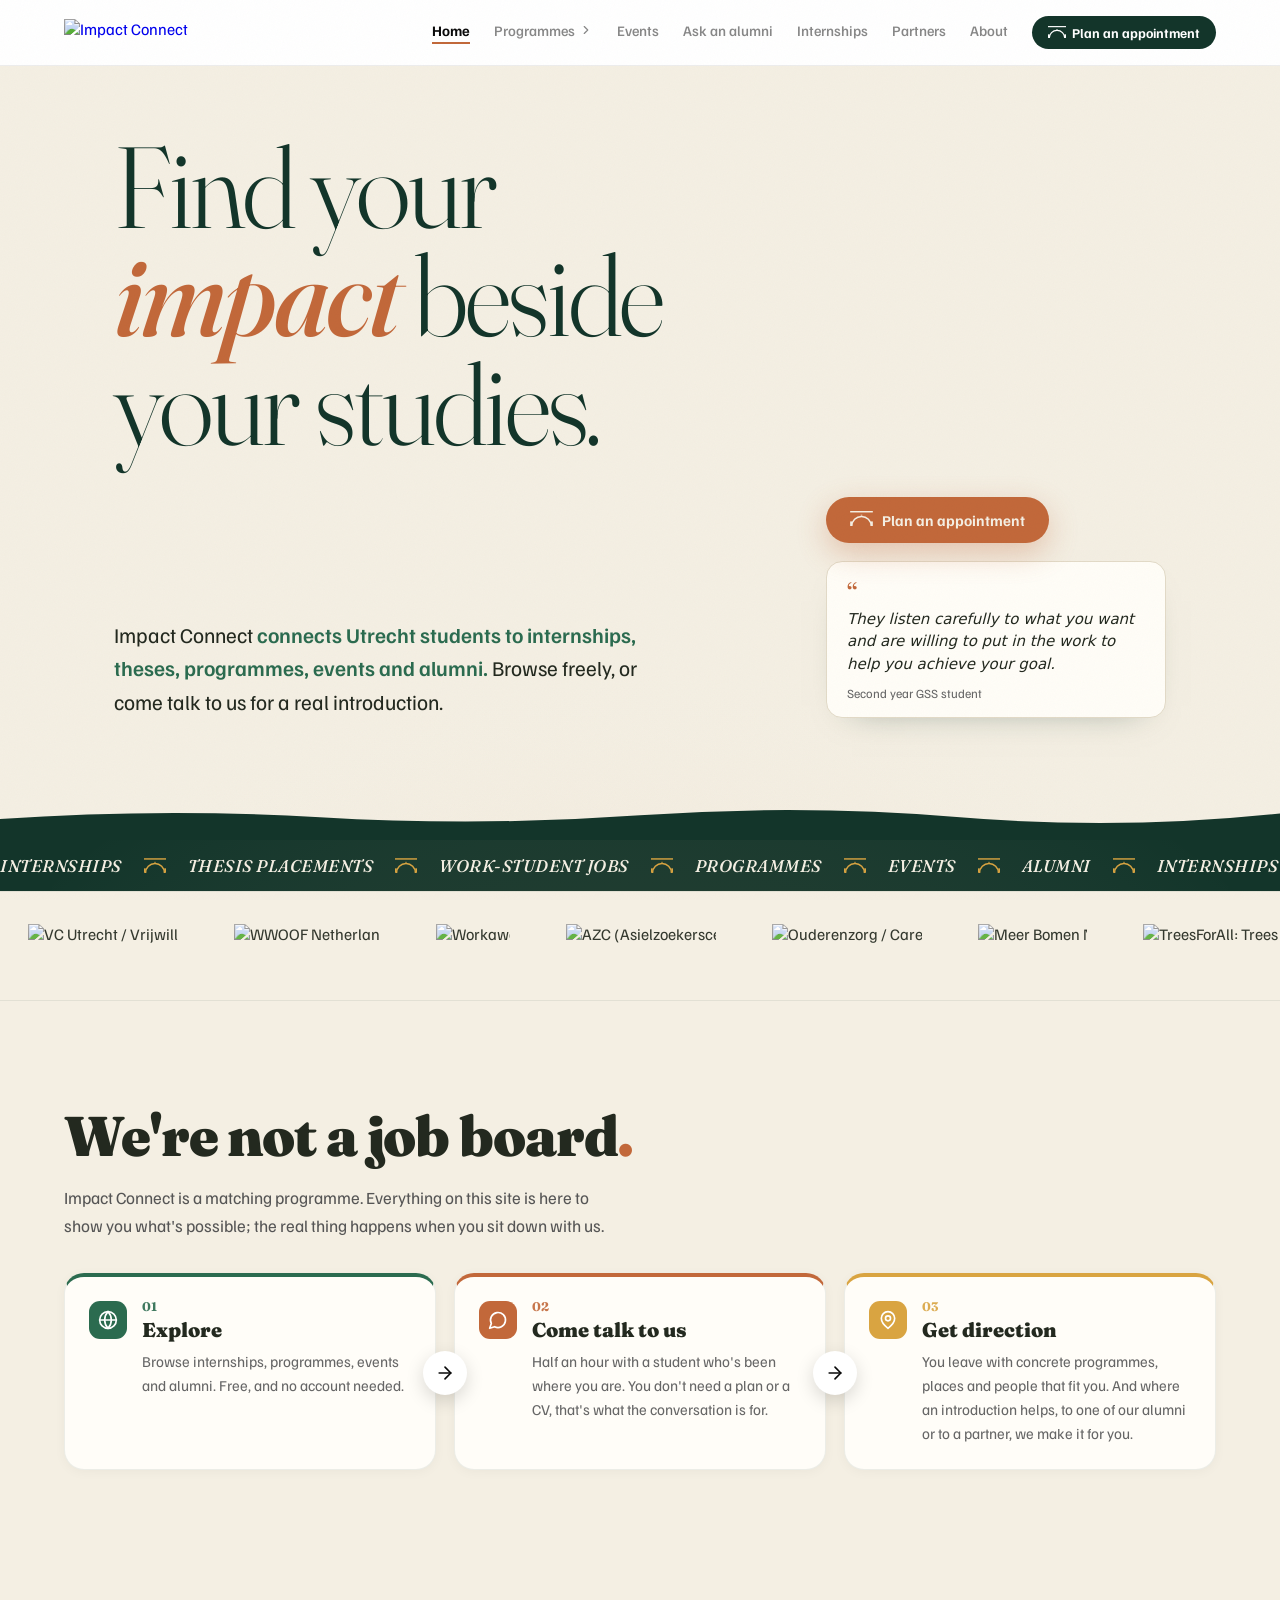
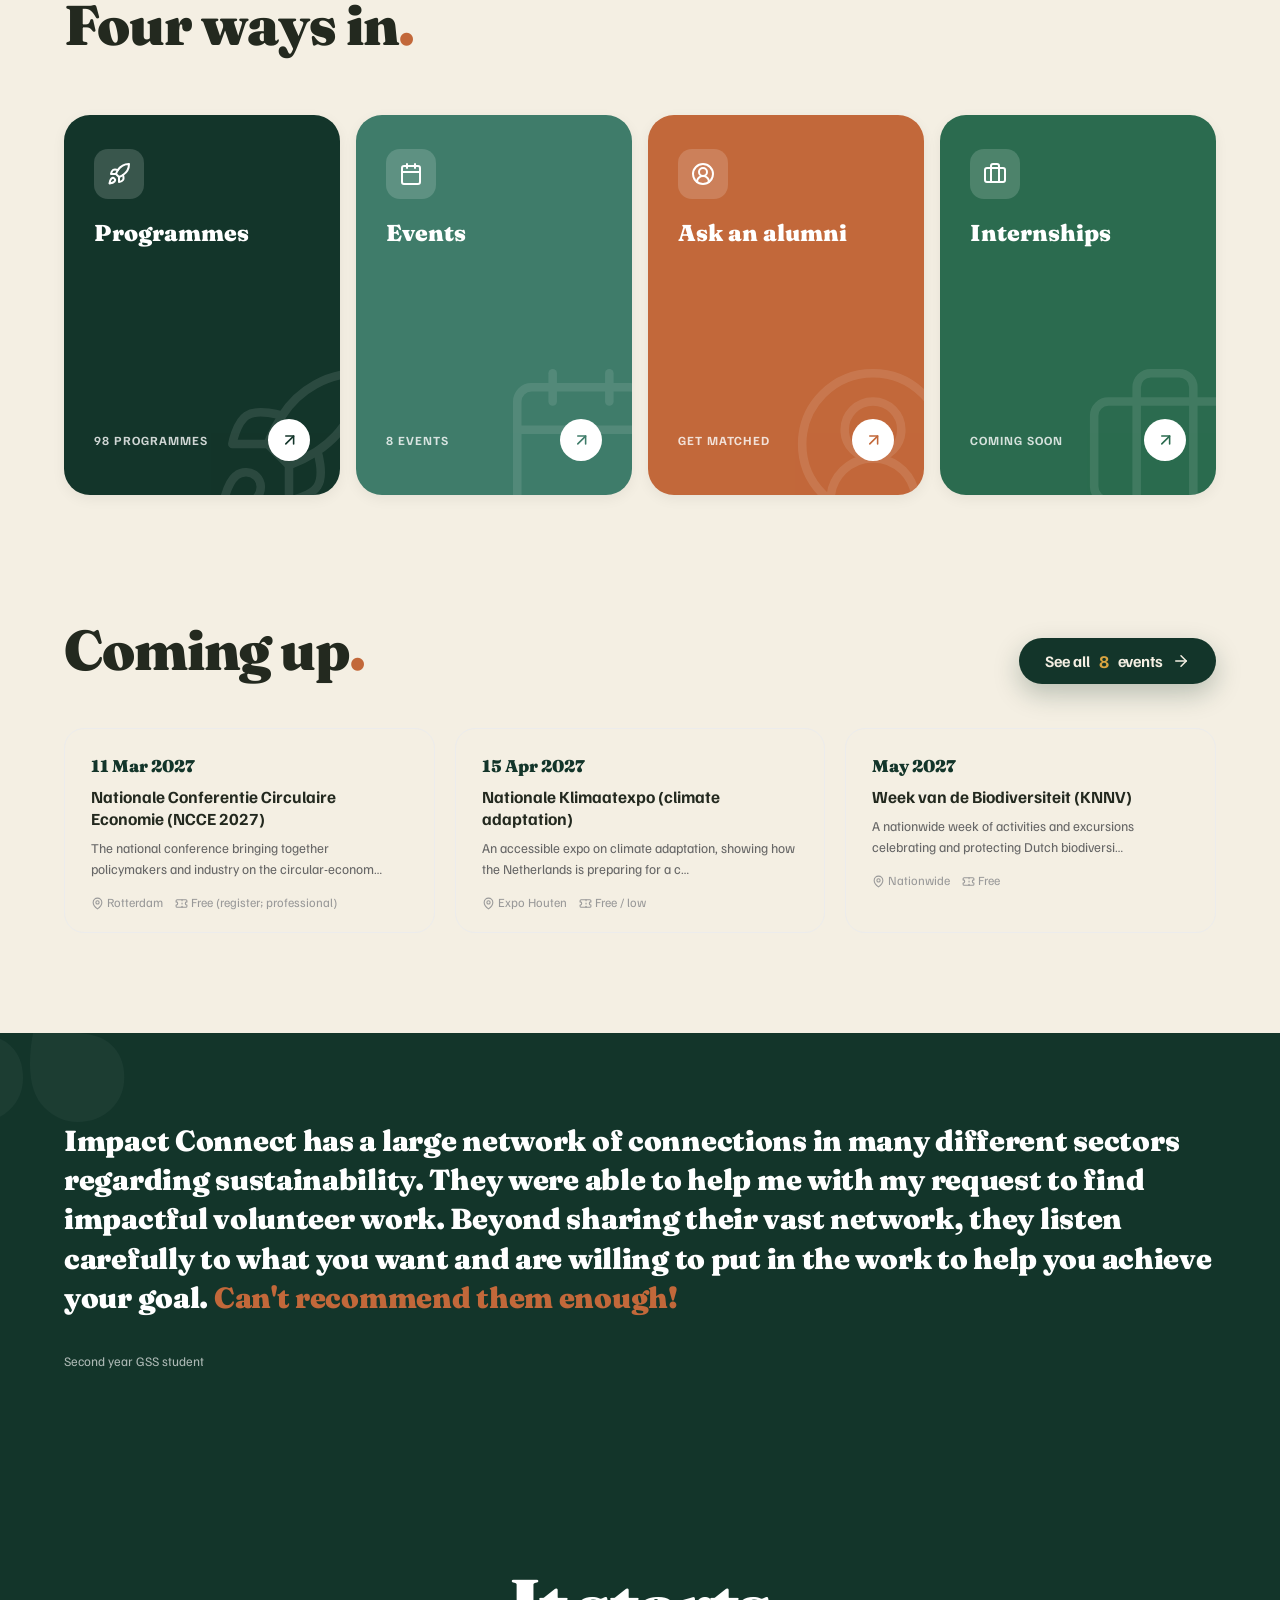
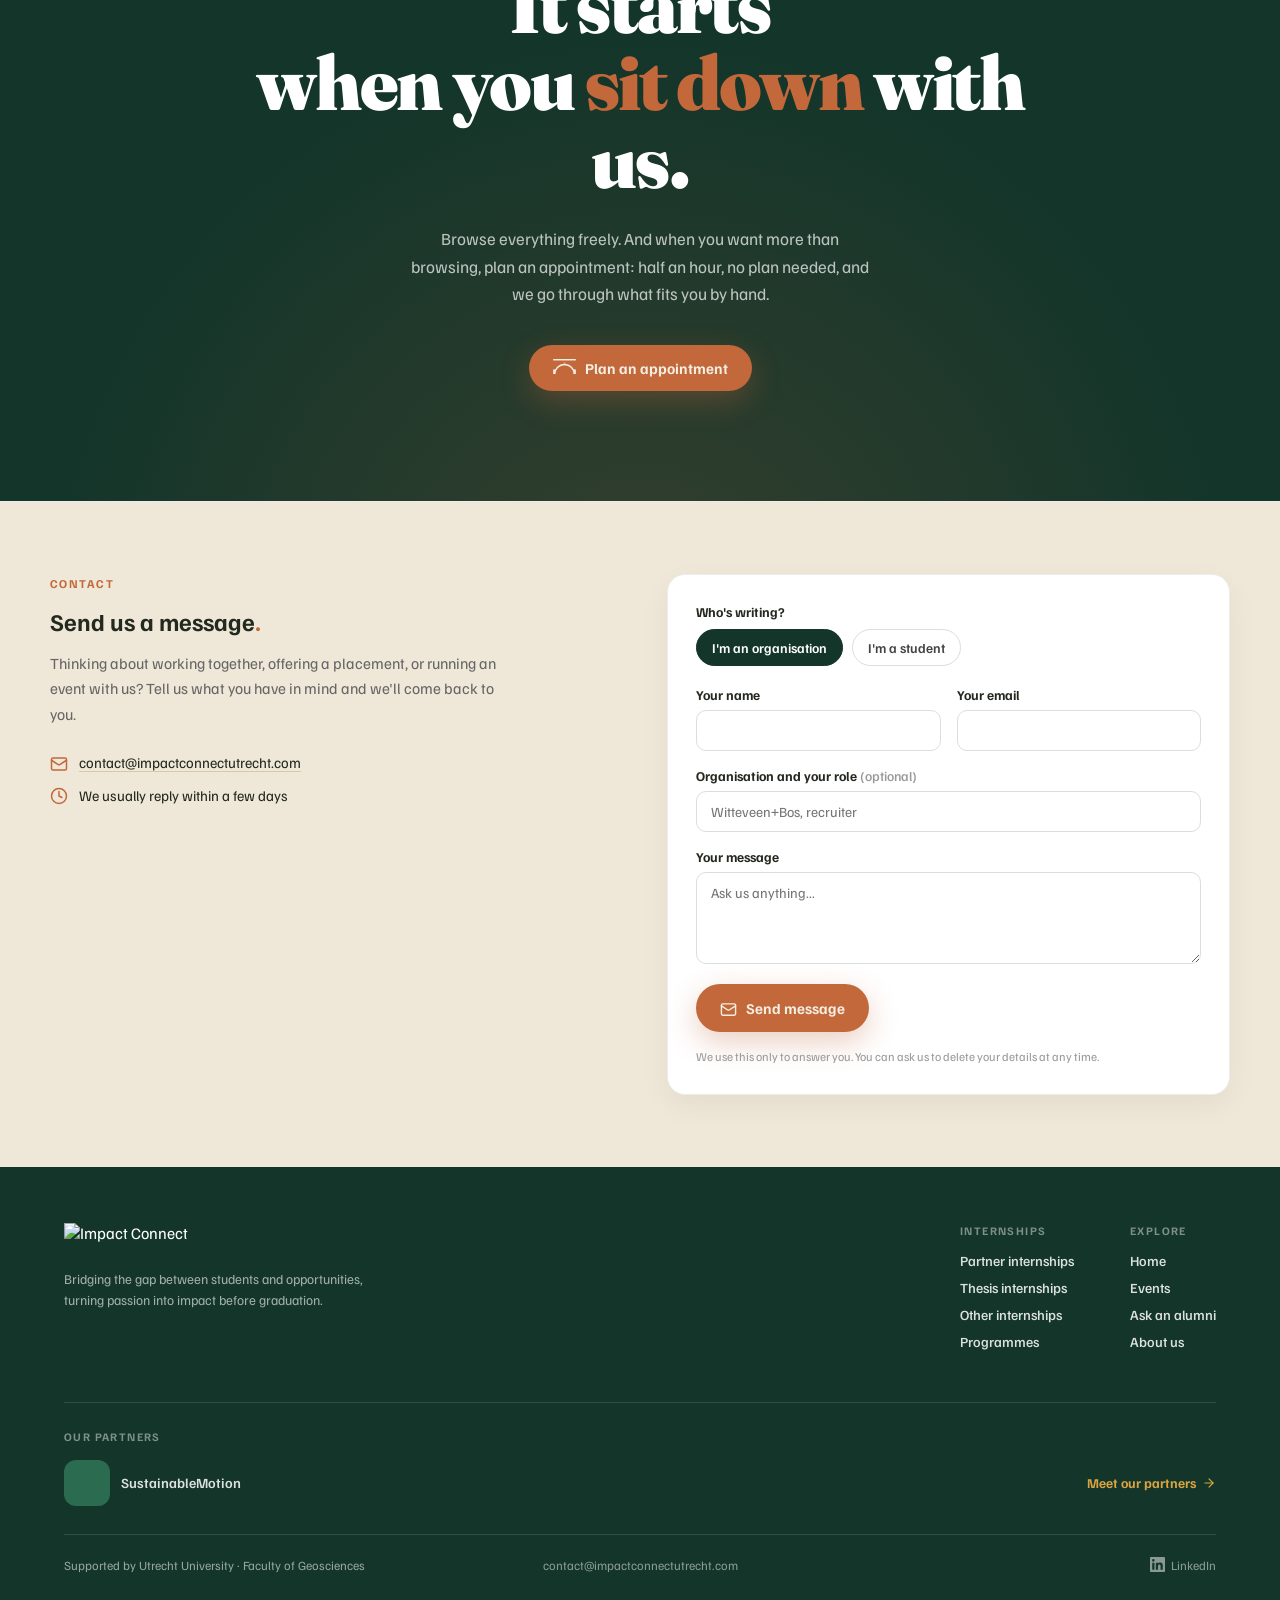
==== commit 599cd5cd: "Nieuwe pagina Partners, en onze partners staan onderaan elke pagina In het menu staat een tab Partne" ====
--- a/index.html
+++ b/index.html
@@ -48,6 +48,7 @@
     <a class="nav-link" href="events.html" data-t="nav.events">Events</a>
     <a class="nav-link" href="alumni.html" data-t="nav.alumni">Ask an alumni</a>
     <a class="nav-link" href="internships.html" data-t="nav.internships">Internships</a>
+    <a class="nav-link" href="partners.html" data-t="nav.partners">Partners</a>
     <a class="nav-link" href="about.html" data-t="nav.about">About</a>
     <button class="nav-cta" data-open-form><span data-mark="currentColor" data-size="18"></span> <span data-t="nav.appointment">Plan an appointment</span></button>
     <button class="taal-knop" data-taalknop type="button">NL</button>
--- a/styles.css
+++ b/styles.css
@@ -1213,6 +1213,26 @@
 }
 .footer-bottom > :last-child { justify-self: end; }
 .footer-bottom .uu { display: inline-flex; align-items: center; gap: 10px; font-size: 12.5px; color: rgba(255,255,255,.55); }
+/* Partners onderaan elke pagina: witte tegels, want de meeste logo's zijn
+   gemaakt voor een lichte achtergrond en verdwijnen op het donkergroen. */
+.footer-partners { border-top: 1px solid rgba(255,255,255,.12); padding: 26px 0 28px; }
+.footer-partners .head {
+  font-size: 11.5px; font-weight: 800; letter-spacing: 1.4px; text-transform: uppercase;
+  color: rgba(255,255,255,.45); margin-bottom: 16px;
+}
+.fp-rij { display: flex; flex-wrap: wrap; align-items: center; gap: 14px 26px; }
+.fp-partner { display: inline-flex; align-items: center; gap: 11px; text-decoration: none; color: rgba(255,255,255,.85); font-size: 14px; font-weight: 600; }
+.fp-logo {
+  width: 46px; height: 46px; border-radius: 12px; background: #fff; display: grid; place-items: center;
+  padding: 7px; box-sizing: border-box; transition: transform .16s ease;
+}
+.fp-logo img { max-width: 100%; max-height: 100%; object-fit: contain; }
+.fp-partner:hover .fp-logo { transform: translateY(-2px); }
+.fp-partner:hover .fp-naam { color: #fff; text-decoration: underline; }
+.fp-meer { margin-left: auto; display: inline-flex; align-items: center; gap: 6px; color: var(--ochre); font-size: 13.5px; font-weight: 700; text-decoration: none; }
+.fp-meer:hover { text-decoration: underline; }
+@media (max-width: 700px) { .fp-meer { margin-left: 0; flex-basis: 100%; } }
+
 /* Rechtsonder stond "Prototype, placeholder opportunities · real events". Dat
    klopte tijdens het bouwen, maar het is wel het laatste wat een partner of
    iemand van de faculteit leest. Nu staat er het mailadres: een voettekst
@@ -1733,3 +1753,60 @@
   font-size: 13px; font-weight: 700; color: var(--green); white-space: nowrap;
   display: inline-flex; align-items: center; gap: 5px;
 }
+
+/* ═══ PARTNERPAGINA ═══════════════════════════════════════════════ */
+.partner-lijst { display: grid; gap: 18px; }
+.partner-card {
+  display: grid; grid-template-columns: 150px 1fr; gap: 30px; align-items: start;
+  background: #fff; border-radius: 22px; padding: 30px 32px; scroll-margin-top: 100px;
+  box-shadow: 0 2px 12px rgba(0,0,0,.04); border-top: 4px solid var(--clay);
+}
+.pc-logo {
+  width: 150px; height: 150px; border-radius: 18px; background: var(--paper); display: grid;
+  place-items: center; padding: 22px; box-sizing: border-box;
+}
+.pc-logo img { max-width: 100%; max-height: 100%; object-fit: contain; }
+.pc-logo.on-dark { background: var(--dark); }
+.fp-logo.on-dark { background: var(--green); }
+.pc-tag {
+  display: inline-flex; align-items: center; gap: 6px; background: var(--dark); color: #fff;
+  font-size: 11px; font-weight: 700; letter-spacing: .3px; padding: 4px 10px; border-radius: 999px;
+}
+.partner-card h2 { font-family: var(--font-display); font-weight: 900; font-size: 28px; margin: 12px 0 10px; color: var(--dark); }
+.pc-tekst { font-size: 15.5px; line-height: 1.62; color: var(--ink); margin: 0 0 16px; max-width: 640px; }
+.pc-rollen { display: flex; flex-wrap: wrap; gap: 8px; margin-bottom: 20px; }
+.pc-rollen button {
+  display: inline-flex; align-items: center; gap: 6px; background: var(--paper); border: 1.5px solid rgba(19,53,42,.12);
+  border-radius: 999px; padding: 8px 14px; font: inherit; font-size: 13.5px; font-weight: 600; color: var(--dark); cursor: pointer;
+}
+.pc-rollen button:hover { border-color: var(--clay); color: var(--clay); }
+.pc-acties { display: flex; flex-wrap: wrap; align-items: center; gap: 12px 22px; margin-top: 6px; }
+.pc-site { display: inline-flex; align-items: center; gap: 6px; color: var(--dark); font-weight: 700; font-size: 14.5px; text-decoration: none; }
+.pc-site:hover { text-decoration: underline; }
+.partner-leeg { color: var(--muted); font-size: 15px; }
+/* Het event van een partner, op de kaart tussen de tekst en de knoppen. */
+.pc-event {
+  display: flex; align-items: center; gap: 18px; flex-wrap: wrap;
+  background: var(--paper); border-radius: 16px; padding: 16px 18px; margin: 4px 0 20px;
+  border-left: 4px solid var(--ochre);
+}
+.pe-datum {
+  width: 58px; height: 58px; border-radius: 12px; background: var(--dark); color: #fff;
+  display: grid; place-items: center; align-content: center; flex-shrink: 0; line-height: 1;
+}
+.pe-datum b { font-family: var(--font-display); font-size: 24px; font-weight: 900; }
+.pe-datum span { font-size: 11.5px; font-weight: 700; text-transform: uppercase; letter-spacing: .6px; margin-top: 3px; }
+.pe-body { flex: 1; min-width: 200px; }
+.pe-kop { font-size: 11px; font-weight: 800; letter-spacing: 1.2px; text-transform: uppercase; color: var(--clay); margin-bottom: 3px; }
+.pe-naam { font-weight: 800; font-size: 16.5px; color: var(--dark); margin-bottom: 3px; }
+.pe-info { font-size: 13.5px; color: var(--muted); line-height: 1.5; }
+.pe-knop {
+  display: inline-flex; align-items: center; gap: 6px; background: var(--dark); color: #fff;
+  border-radius: 999px; padding: 10px 18px; font-weight: 700; font-size: 14px; text-decoration: none;
+}
+.pe-knop:hover { background: var(--green); }
+@media (max-width: 700px) {
+  .partner-card { grid-template-columns: 1fr; gap: 18px; padding: 24px 22px; }
+  .pc-logo { width: 96px; height: 96px; padding: 14px; }
+  .partner-card h2 { font-size: 24px; }
+}
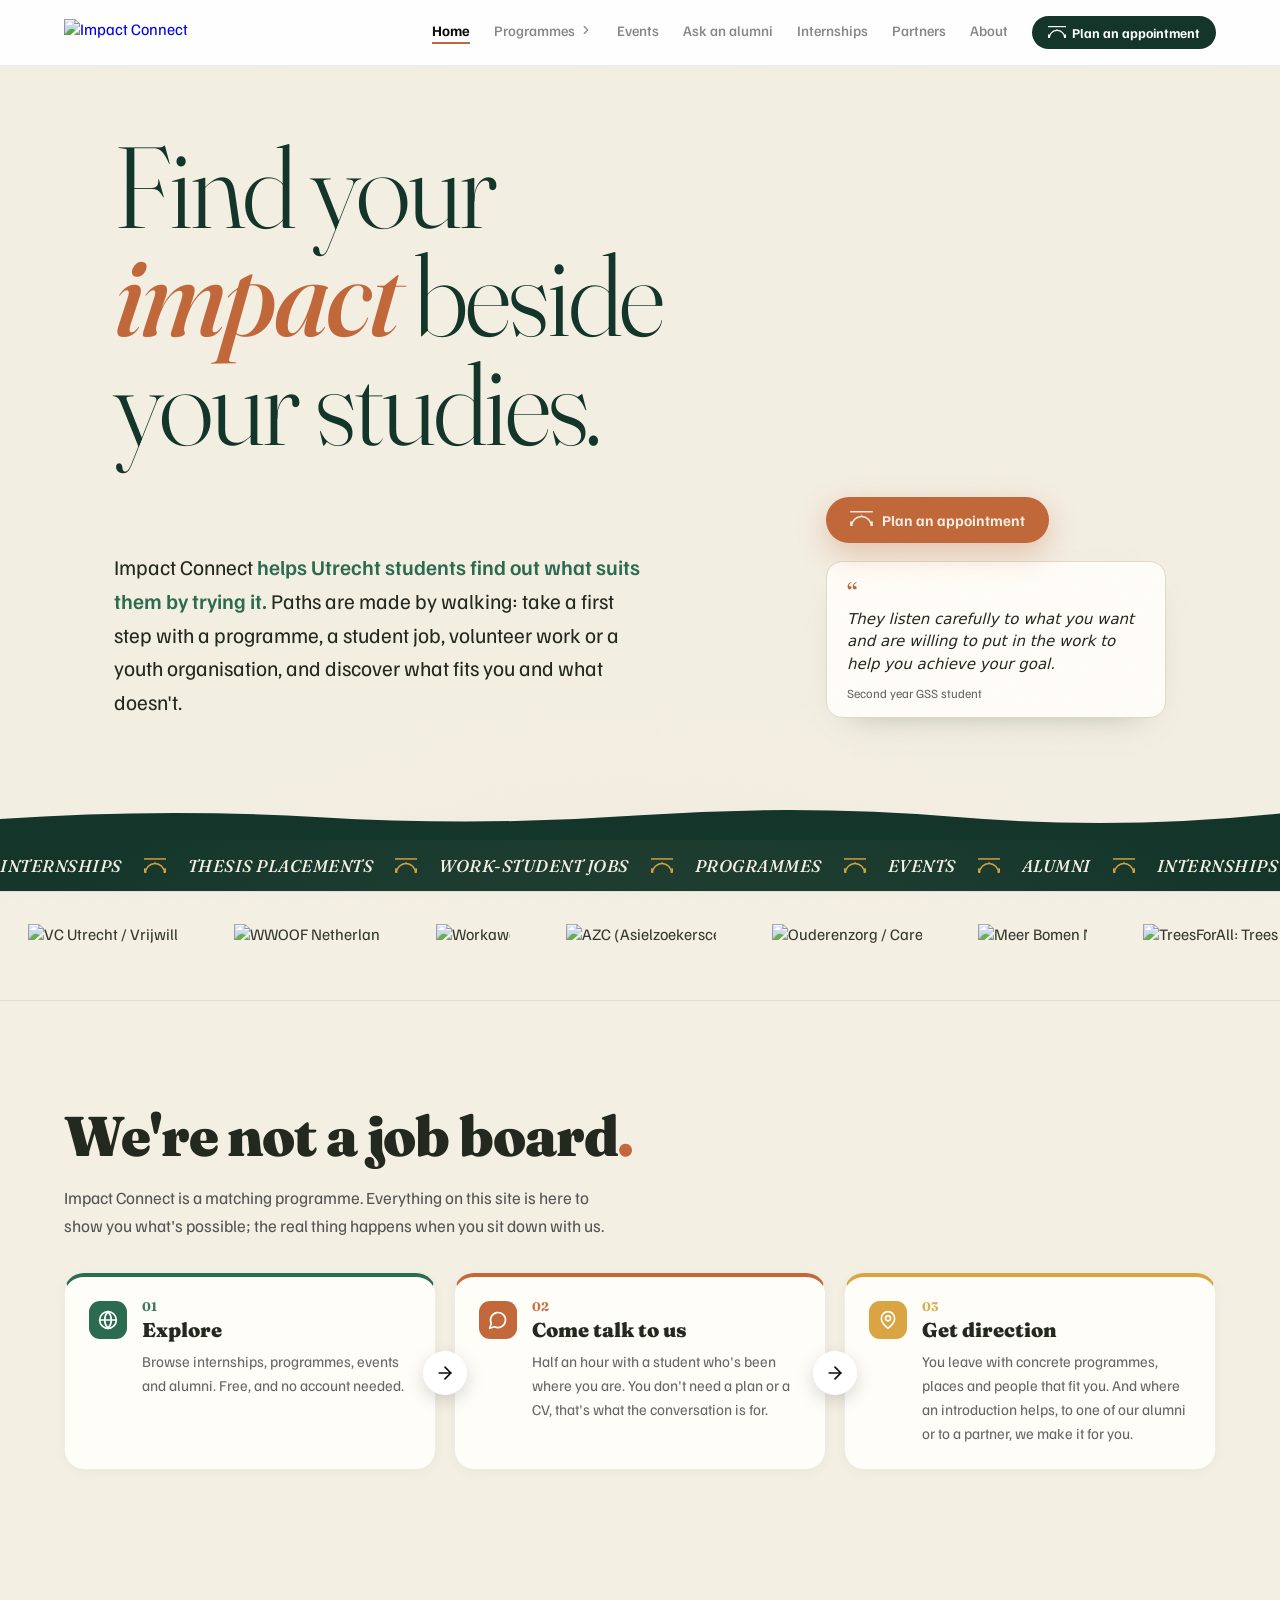
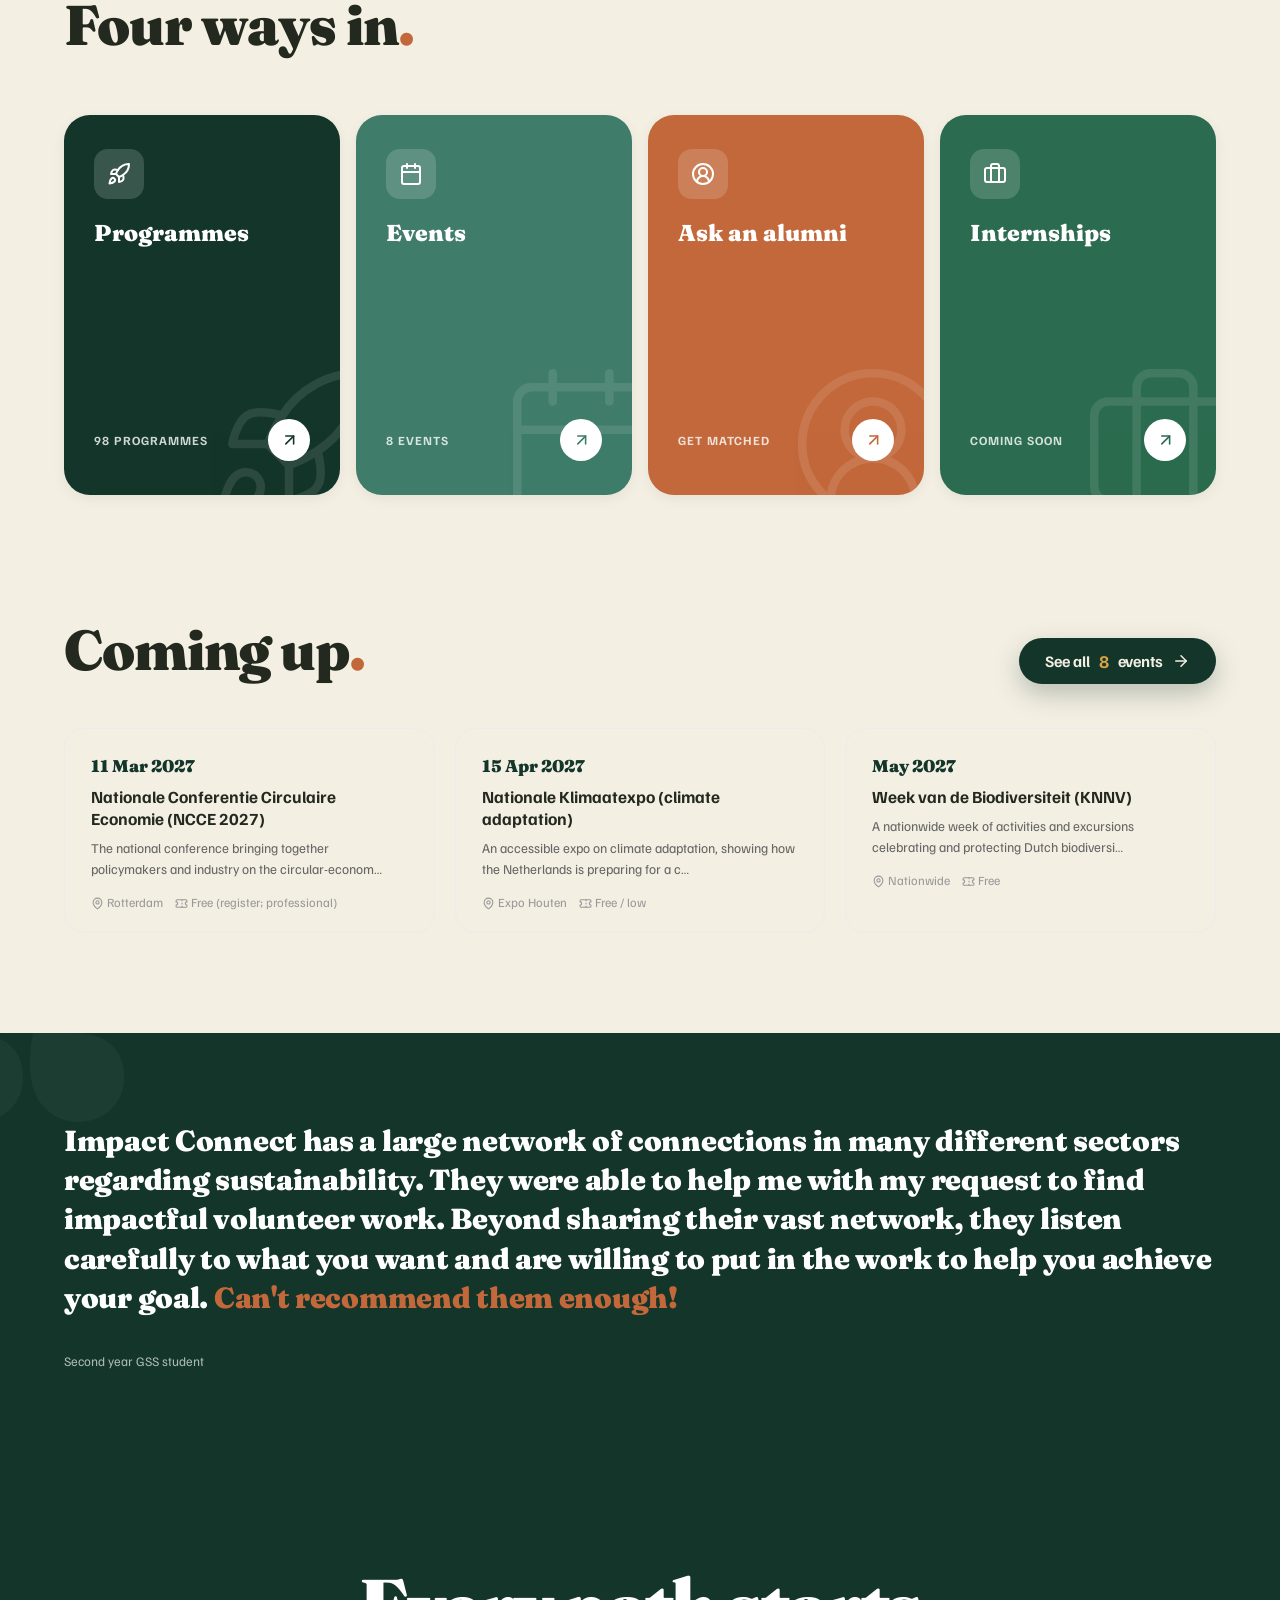
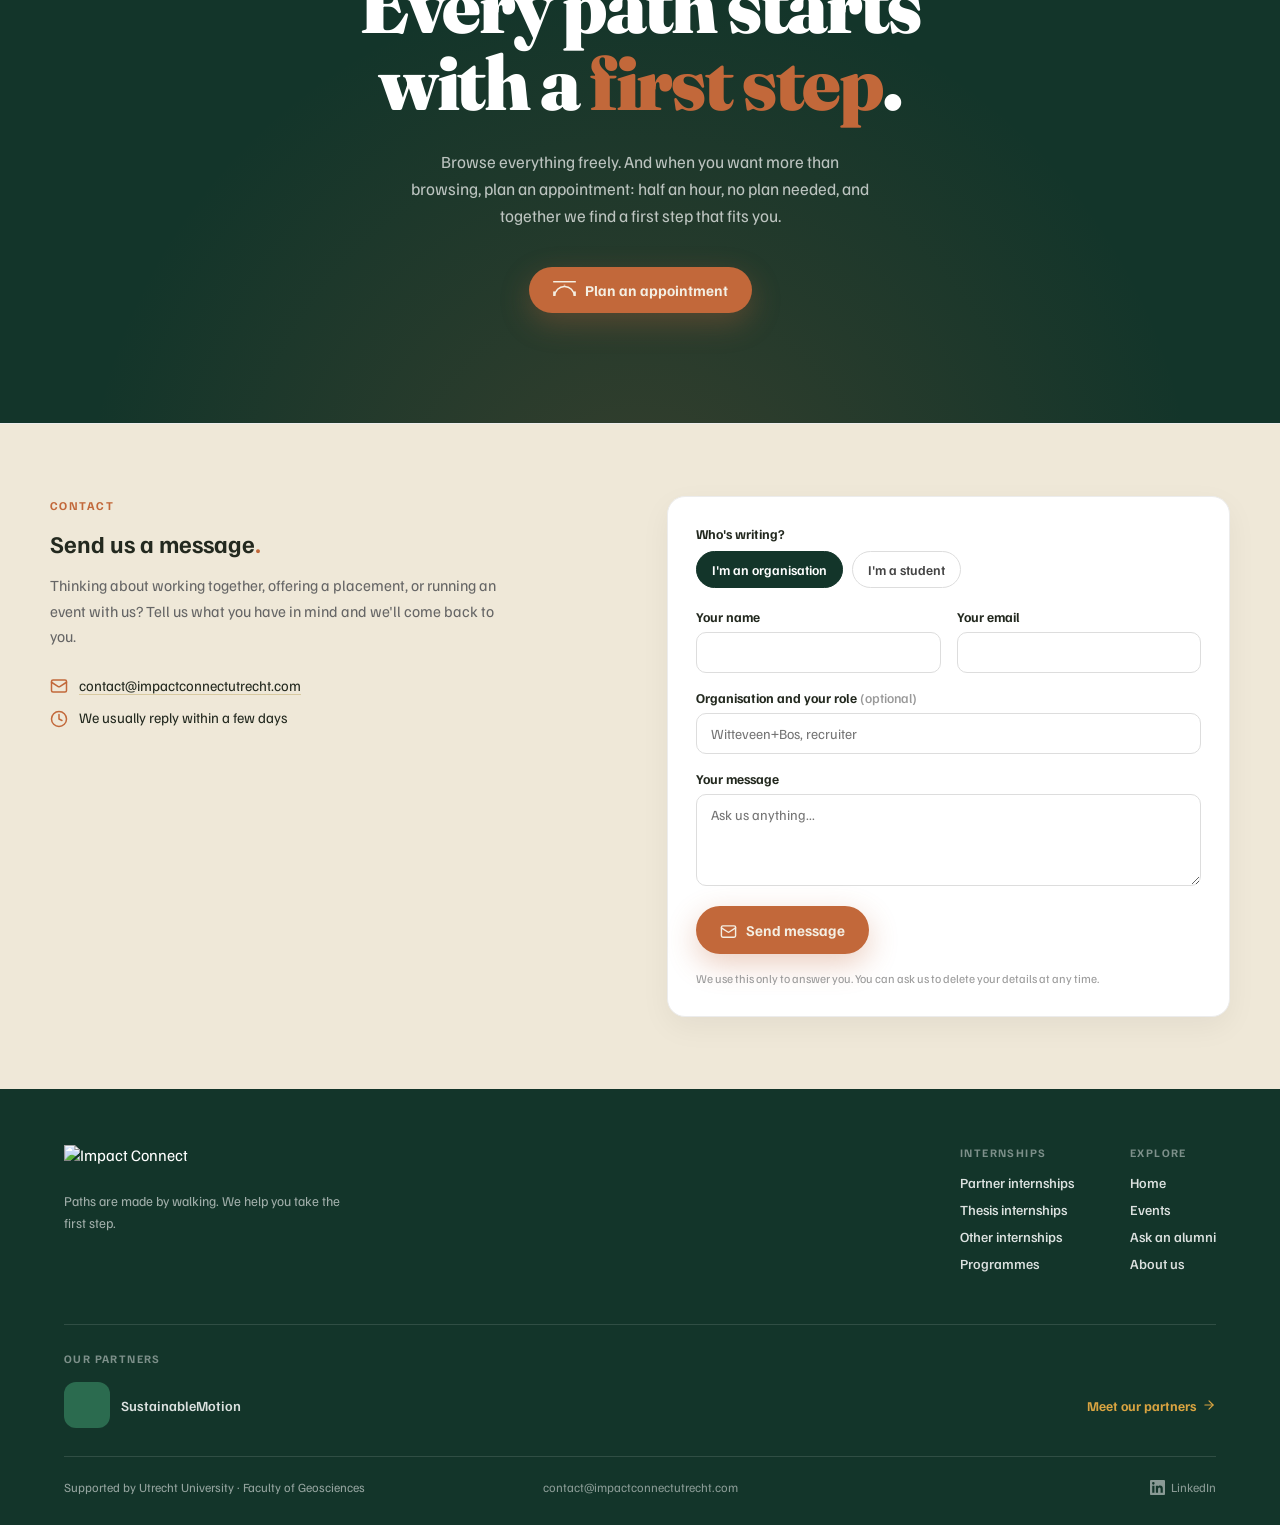
==== commit 22586263: "Ons motto Paths are made by walking staat nu op de site en in de mail na een gesprek Nieuwe zin onde" ====
--- a/index.html
+++ b/index.html
@@ -82,8 +82,9 @@
       <div class="hero-bottom">
         <div class="reveal" data-delay="380">
           <p class="hero-lead" data-t="home.lead">
-            Impact Connect <b>connects Utrecht students to internships, theses, programmes,
-            events and alumni.</b> Browse freely, or come talk to us for a real introduction.
+            Impact Connect <b>helps Utrecht students find out what suits them by trying it.</b>
+            Paths are made by walking: take a first step with a programme, a student job,
+            volunteer work or a youth organisation, and discover what fits you and what doesn't.
           </p>
         </div>
         <div class="reveal" data-delay="480">
@@ -291,16 +292,16 @@
   <section class="final-cta">
     <div class="glow"></div>
     <div class="inner">
-      <!-- Deze kop pakt met opzet de zin uit "We're not a job board" hierboven
-           weer op. Stond eerst "Your lucky conversation is here"; dat zei niet
-           waar het om gaat, en "lucky" suggereert dat het toeval is. -->
-      <div class="reveal"><h2 data-t="home.slot.kop">It starts<br />when you <em>sit down</em> with us.</h2></div>
+      <!-- Ons motto, "paths are made by walking", in de vorm van een
+           uitnodiging. Stond eerst "It starts when you sit down with us",
+           en daarvoor "Your lucky conversation is here". -->
+      <div class="reveal"><h2 data-t="home.slot.kop">Every path starts<br />with a <em>first step</em>.</h2></div>
       <div class="reveal" data-delay="140">
         <!-- De kop zegt dat het gesprek het punt is; deze alinea maakte er
              daarna weer iets van voor wie het niet weet ("if you're not sure
              where to start, plan an appointment"). Nu nodigt hij iedereen uit,
              met erbij wat het gesprek concreet is. -->
-        <p data-t="home.slot.tekst">Browse everything freely. And when you want more than browsing, plan an appointment: half an hour, no plan needed, and we go through what fits you by hand.</p>
+        <p data-t="home.slot.tekst">Browse everything freely. And when you want more than browsing, plan an appointment: half an hour, no plan needed, and together we find a first step that fits you.</p>
       </div>
       <div class="reveal" data-delay="260">
         <div style="display:flex;justify-content:center">
@@ -395,7 +396,7 @@
         <div class="footer-brand">
           <img src="assets/logo-lockup-geel.png" alt="Impact Connect" width="270" height="31" />
         </div>
-        <p data-t="footer.blurb">Bridging the gap between students and opportunities, turning passion into impact before graduation.</p>
+        <p data-t="footer.blurb">Paths are made by walking. We help you take the first step.</p>
       </div>
       <div class="footer-cols">
         <div>
--- a/styles.css
+++ b/styles.css
@@ -735,6 +735,37 @@
   border-radius: 999px; padding: 4px 10px 4px 8px;
   font-size: 10.5px; font-weight: 800; letter-spacing: .8px; text-transform: uppercase;
 }
+/* Het event van een partner: een okerkleurig label en rand. */
+.ev-partner, .teaser-partner {
+  display: inline-flex; align-items: center; gap: 6px; background: var(--dark); color: #fff;
+  border-radius: 999px; padding: 4px 11px 4px 9px;
+  font-size: 10.5px; font-weight: 800; letter-spacing: .6px; text-transform: uppercase;
+}
+.ev-card.is-partner { border-color: rgba(217,164,65,.55); background: #FFFCF4; }
+.teaser-card.is-partner { border-color: var(--ochre); background: #FFFCF4; }
+.teaser-partner { margin-bottom: 12px; }
+/* Uitgelicht bovenaan de eventspagina */
+.ev-uitgelicht {
+  display: flex; align-items: center; gap: 24px; flex-wrap: wrap;
+  background: var(--dark); color: #fff; border-radius: 22px; padding: 26px 28px; margin: 0 0 28px;
+  border-left: 6px solid var(--ochre);
+}
+.eu-datum {
+  width: 78px; height: 78px; border-radius: 16px; background: var(--ochre); color: var(--dark);
+  display: grid; place-items: center; align-content: center; flex-shrink: 0; line-height: 1;
+}
+.eu-datum b { font-family: var(--font-display); font-size: 32px; font-weight: 900; }
+.eu-datum span { font-size: 12.5px; font-weight: 800; text-transform: uppercase; letter-spacing: .8px; margin-top: 4px; }
+.eu-body { flex: 1; min-width: 220px; }
+.eu-label { display: inline-flex; align-items: center; gap: 7px; color: var(--ochre); font-size: 11.5px; font-weight: 800; letter-spacing: 1.2px; text-transform: uppercase; margin-bottom: 6px; }
+.ev-uitgelicht h3 { font-family: var(--font-display); font-weight: 900; font-size: 24px; margin: 0 0 8px; line-height: 1.2; }
+.ev-uitgelicht p { font-size: 14.5px; line-height: 1.55; color: rgba(255,255,255,.8); margin: 0 0 10px; max-width: 620px; }
+.eu-meta { font-size: 13px; color: rgba(255,255,255,.6); }
+.eu-knop {
+  display: inline-flex; align-items: center; gap: 7px; background: var(--clay); color: #fff;
+  border-radius: 12px; padding: 13px 20px; font-weight: 800; font-size: 14.5px; text-decoration: none; flex-shrink: 0;
+}
+.eu-knop:hover { filter: brightness(1.06); }
 .ev-body h4 { margin: 0 0 6px; font-family: var(--font-display); font-size: 16.5px; font-weight: 700; line-height: 1.3; }
 /* Drie regels, meer niet. De beschrijvingen in data.js zijn eenregelig
    (rond de 100 tekens), maar die in de events-sheet lopen op tot 538 en
@@ -854,6 +885,16 @@
   letter-spacing: -.02em; margin: 48px 0 24px;
 }
 .about-grid { display: grid; grid-template-columns: repeat(auto-fit, minmax(220px, 1fr)); gap: 16px; }
+/* Ons motto: een donker blok met de brug erboven, net als het logo. */
+.motto {
+  background: var(--dark); color: #fff; border-radius: 24px; padding: 44px 46px 38px;
+  margin: 56px 0 8px; position: relative; overflow: hidden;
+}
+.motto-mark { color: var(--ochre); margin-bottom: 14px; }
+.about .motto h2 { color: #fff; margin: 0 0 16px; font-size: clamp(28px, 3.6vw, 42px); }
+.motto p { font-size: 16.5px; line-height: 1.7; color: rgba(255,255,255,.82); margin: 0; max-width: 640px; }
+.motto .motto-bron { font-size: 13px; color: rgba(255,255,255,.5); margin-top: 18px; }
+@media (max-width: 700px) { .motto { padding: 32px 24px 28px; } }
 /* Vier kaartjes horen 2x2 te staan, niet 3+1. Dat stond eerst als een inline
    minmax(300px) op de twee plekken waar het voorkomt, maar dat kantelde vanzelf
    naar drie kolommen zodra de pagina breder werd. Nu vastgezet. */
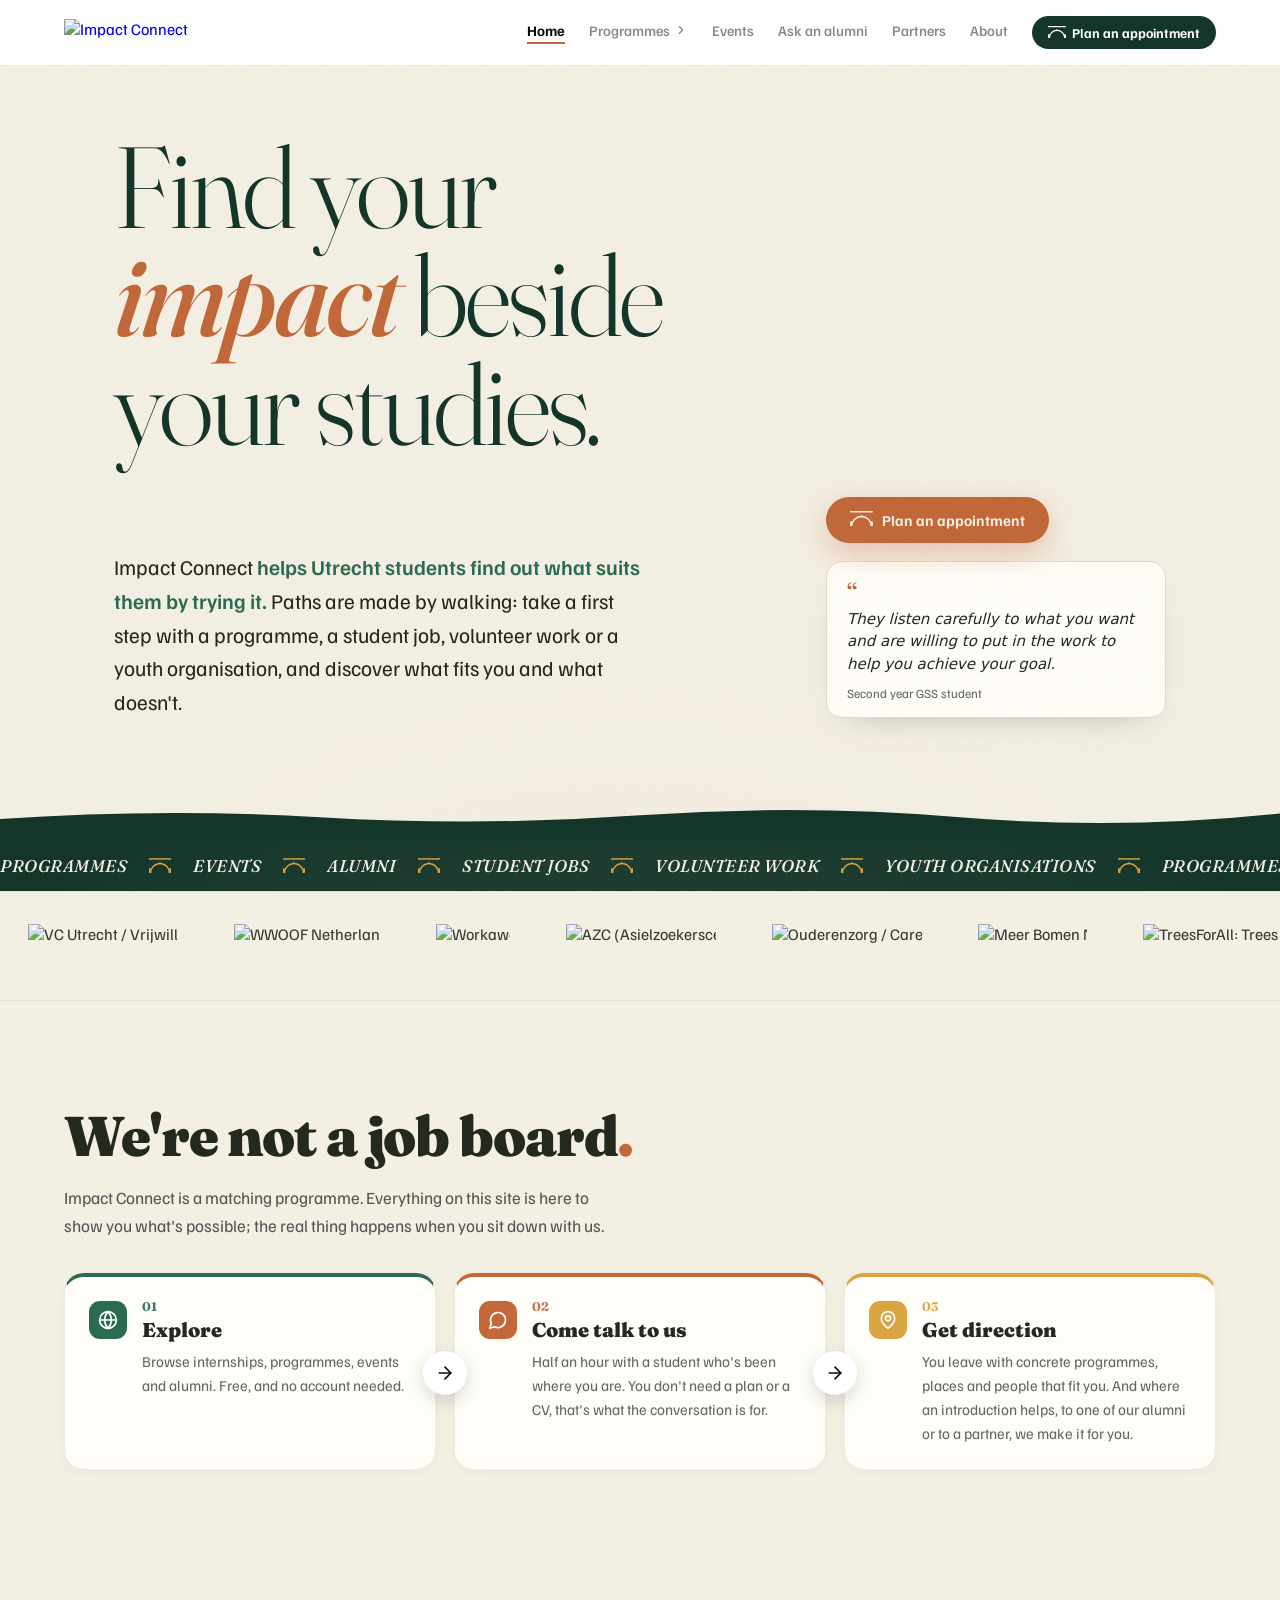
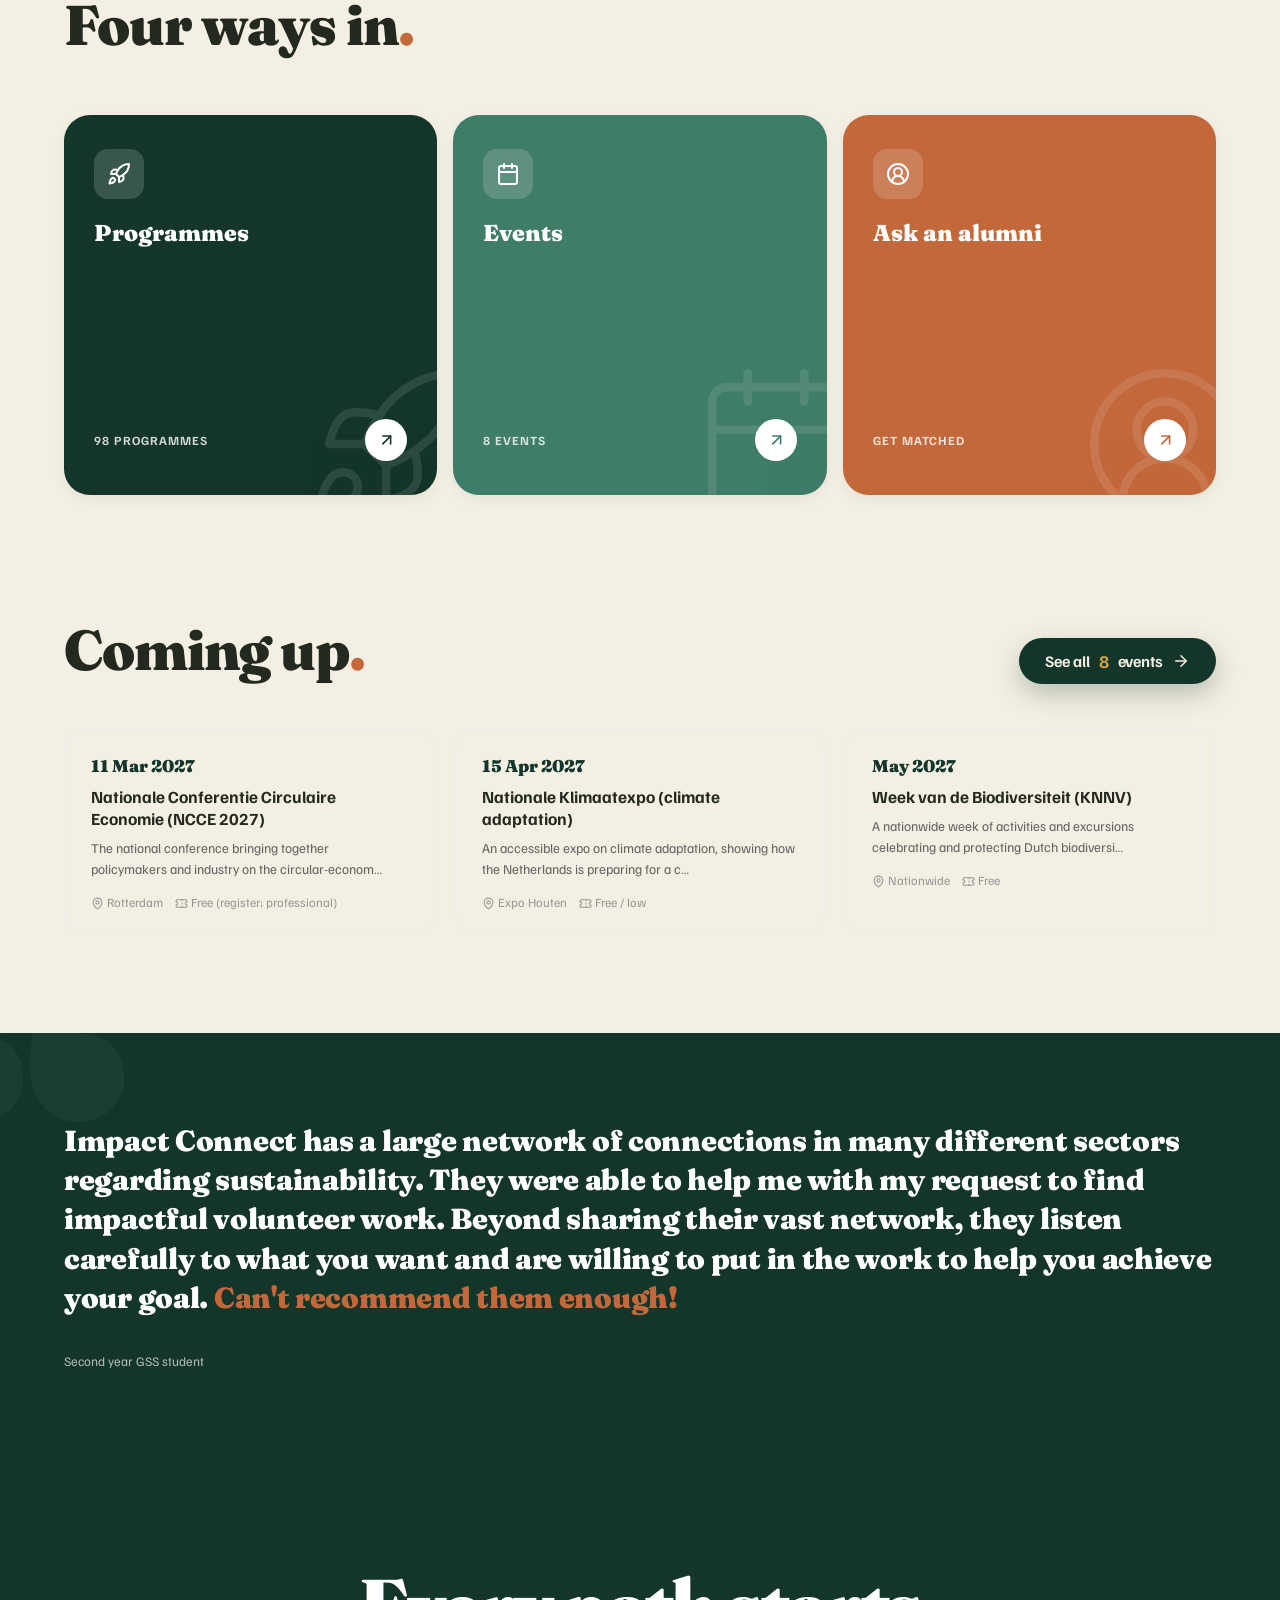
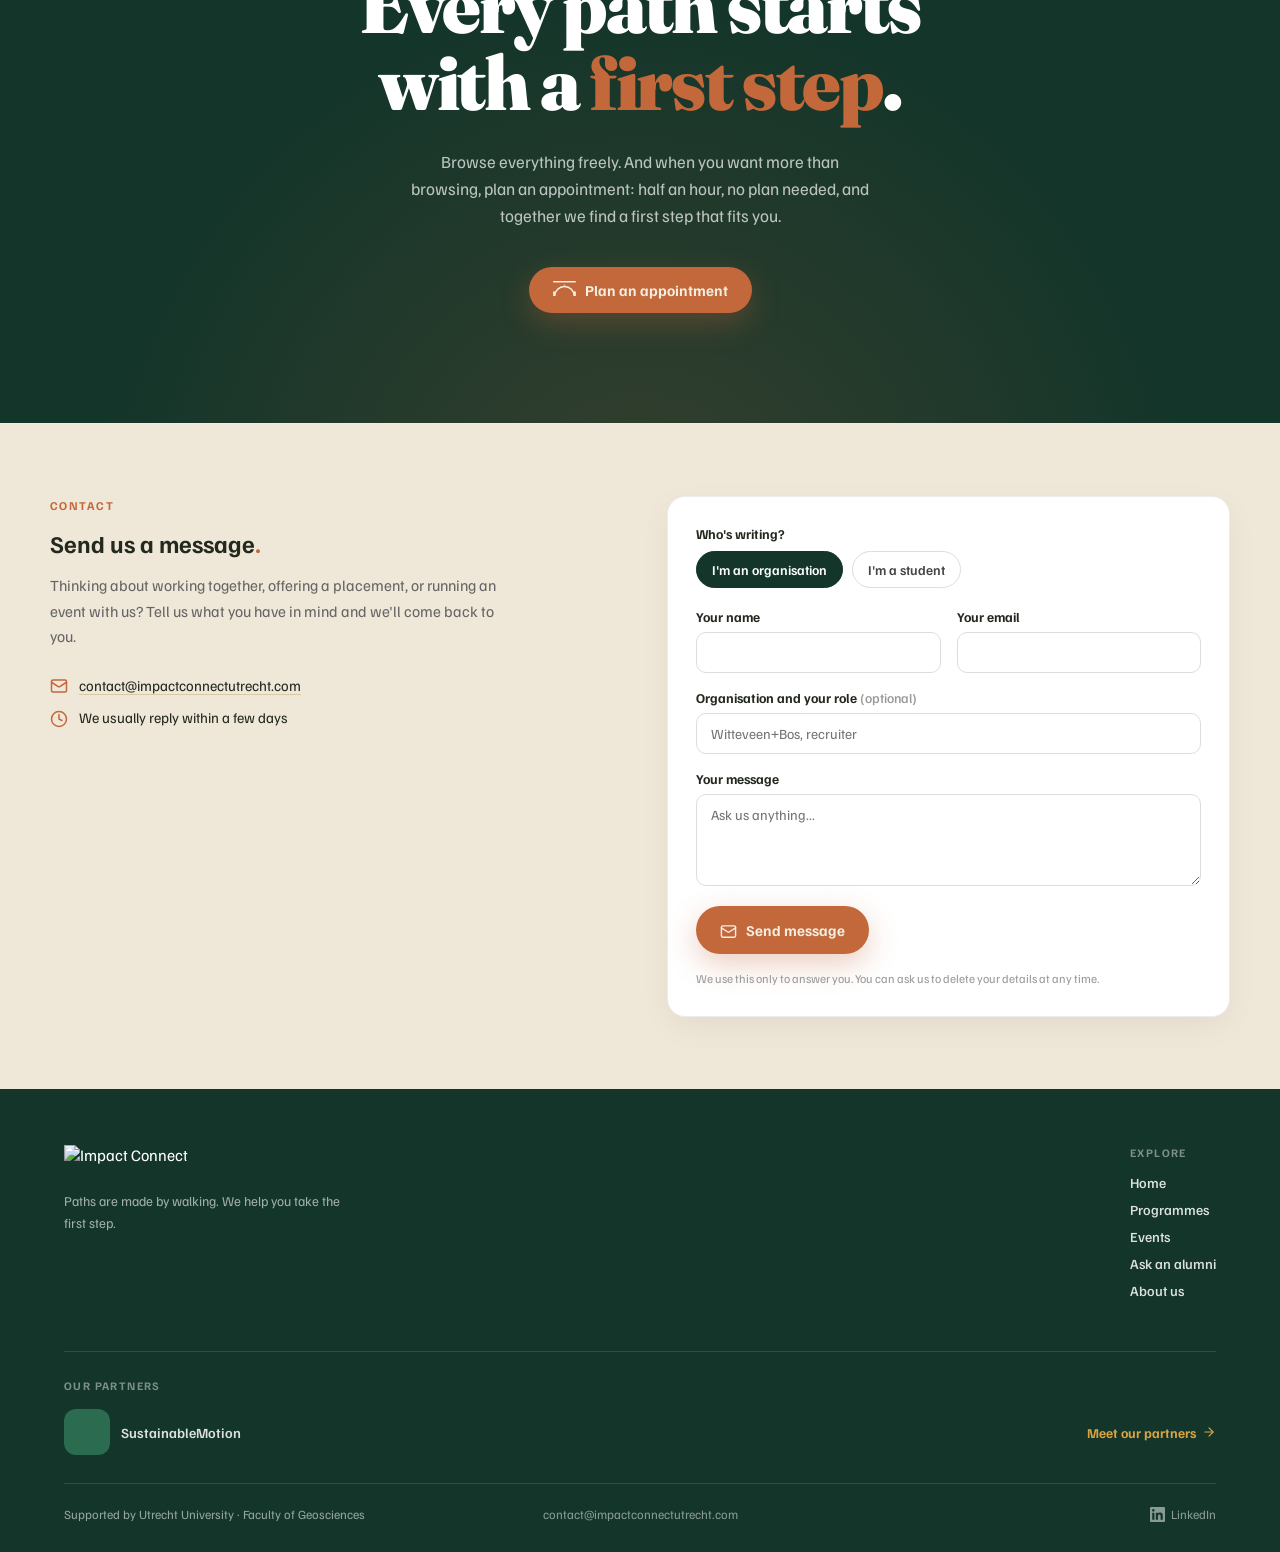
==== commit e50d93e0: "De internships staan niet meer op de site Geen Internships meer in de menubalk en geen kolom in de v" ====
--- a/index.html
+++ b/index.html
@@ -107,14 +107,19 @@
       <path d="M0 40 V18 Q 150 6 300 16 T 600 14 T 900 16 T 1200 12 V40 Z" fill="#13352A" />
     </svg>
 
+    <!-- De woorden met data-stage erbij horen bij de internships. Staat
+         INTERNSHIPS_LIVE in data.js uit, dan haalt script.js ze hier weg; gaat
+         de schakelaar weer aan, dan lopen ze vanzelf weer mee. -->
     <div class="ticker">
       <div class="marquee"><div class="marquee-track fast">
-        <span class="word" data-t="home.tick.stages">INTERNSHIPS <i class="brug"></i></span><span class="word" data-t="home.tick.thesis">THESIS PLACEMENTS <i class="brug"></i></span>
-        <span class="word" data-t="home.tick.werk">WORK-STUDENT JOBS <i class="brug"></i></span><span class="word" data-t="home.tick.prog">PROGRAMMES <i class="brug"></i></span>
-        <span class="word" data-t="home.tick.events">EVENTS <i class="brug"></i></span><span class="word" data-t="home.tick.alumni">ALUMNI <i class="brug"></i></span>
-        <span class="word" data-t="home.tick.stages">INTERNSHIPS <i class="brug"></i></span><span class="word" data-t="home.tick.thesis">THESIS PLACEMENTS <i class="brug"></i></span>
-        <span class="word" data-t="home.tick.werk">WORK-STUDENT JOBS <i class="brug"></i></span><span class="word" data-t="home.tick.prog">PROGRAMMES <i class="brug"></i></span>
-        <span class="word" data-t="home.tick.events">EVENTS <i class="brug"></i></span><span class="word" data-t="home.tick.alumni">ALUMNI <i class="brug"></i></span>
+        <span class="word" data-stage data-t="home.tick.stages">INTERNSHIPS <i class="brug"></i></span><span class="word" data-stage data-t="home.tick.thesis">THESIS PLACEMENTS <i class="brug"></i></span>
+        <span class="word" data-t="home.tick.prog">PROGRAMMES <i class="brug"></i></span><span class="word" data-t="home.tick.events">EVENTS <i class="brug"></i></span>
+        <span class="word" data-t="home.tick.alumni">ALUMNI <i class="brug"></i></span><span class="word" data-t="home.tick.werk">STUDENT JOBS <i class="brug"></i></span>
+        <span class="word" data-t="home.tick.vrijwillig">VOLUNTEER WORK <i class="brug"></i></span><span class="word" data-t="home.tick.jeugd">YOUTH ORGANISATIONS <i class="brug"></i></span>
+        <span class="word" data-stage data-t="home.tick.stages">INTERNSHIPS <i class="brug"></i></span><span class="word" data-stage data-t="home.tick.thesis">THESIS PLACEMENTS <i class="brug"></i></span>
+        <span class="word" data-t="home.tick.prog">PROGRAMMES <i class="brug"></i></span><span class="word" data-t="home.tick.events">EVENTS <i class="brug"></i></span>
+        <span class="word" data-t="home.tick.alumni">ALUMNI <i class="brug"></i></span><span class="word" data-t="home.tick.werk">STUDENT JOBS <i class="brug"></i></span>
+        <span class="word" data-t="home.tick.vrijwillig">VOLUNTEER WORK <i class="brug"></i></span><span class="word" data-t="home.tick.jeugd">YOUTH ORGANISATIONS <i class="brug"></i></span>
       </div></div>
     </div>
   </section>
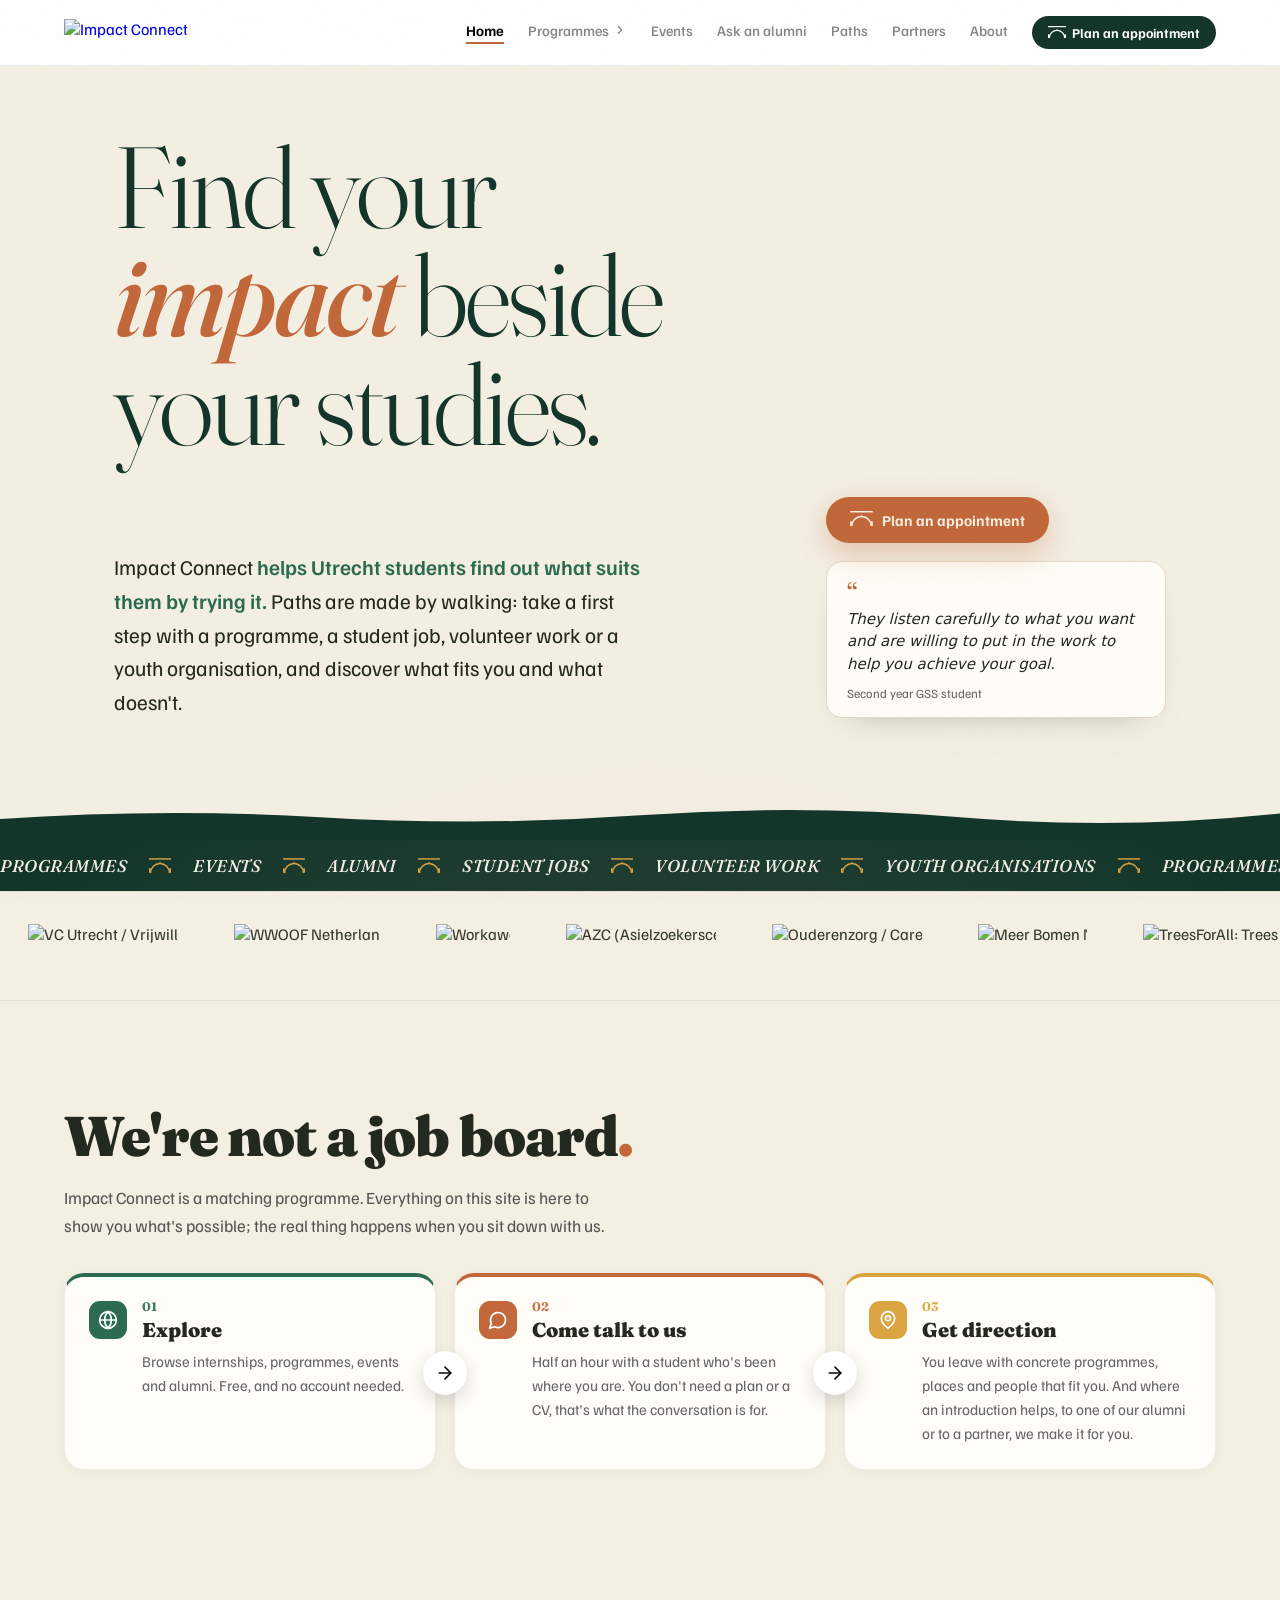
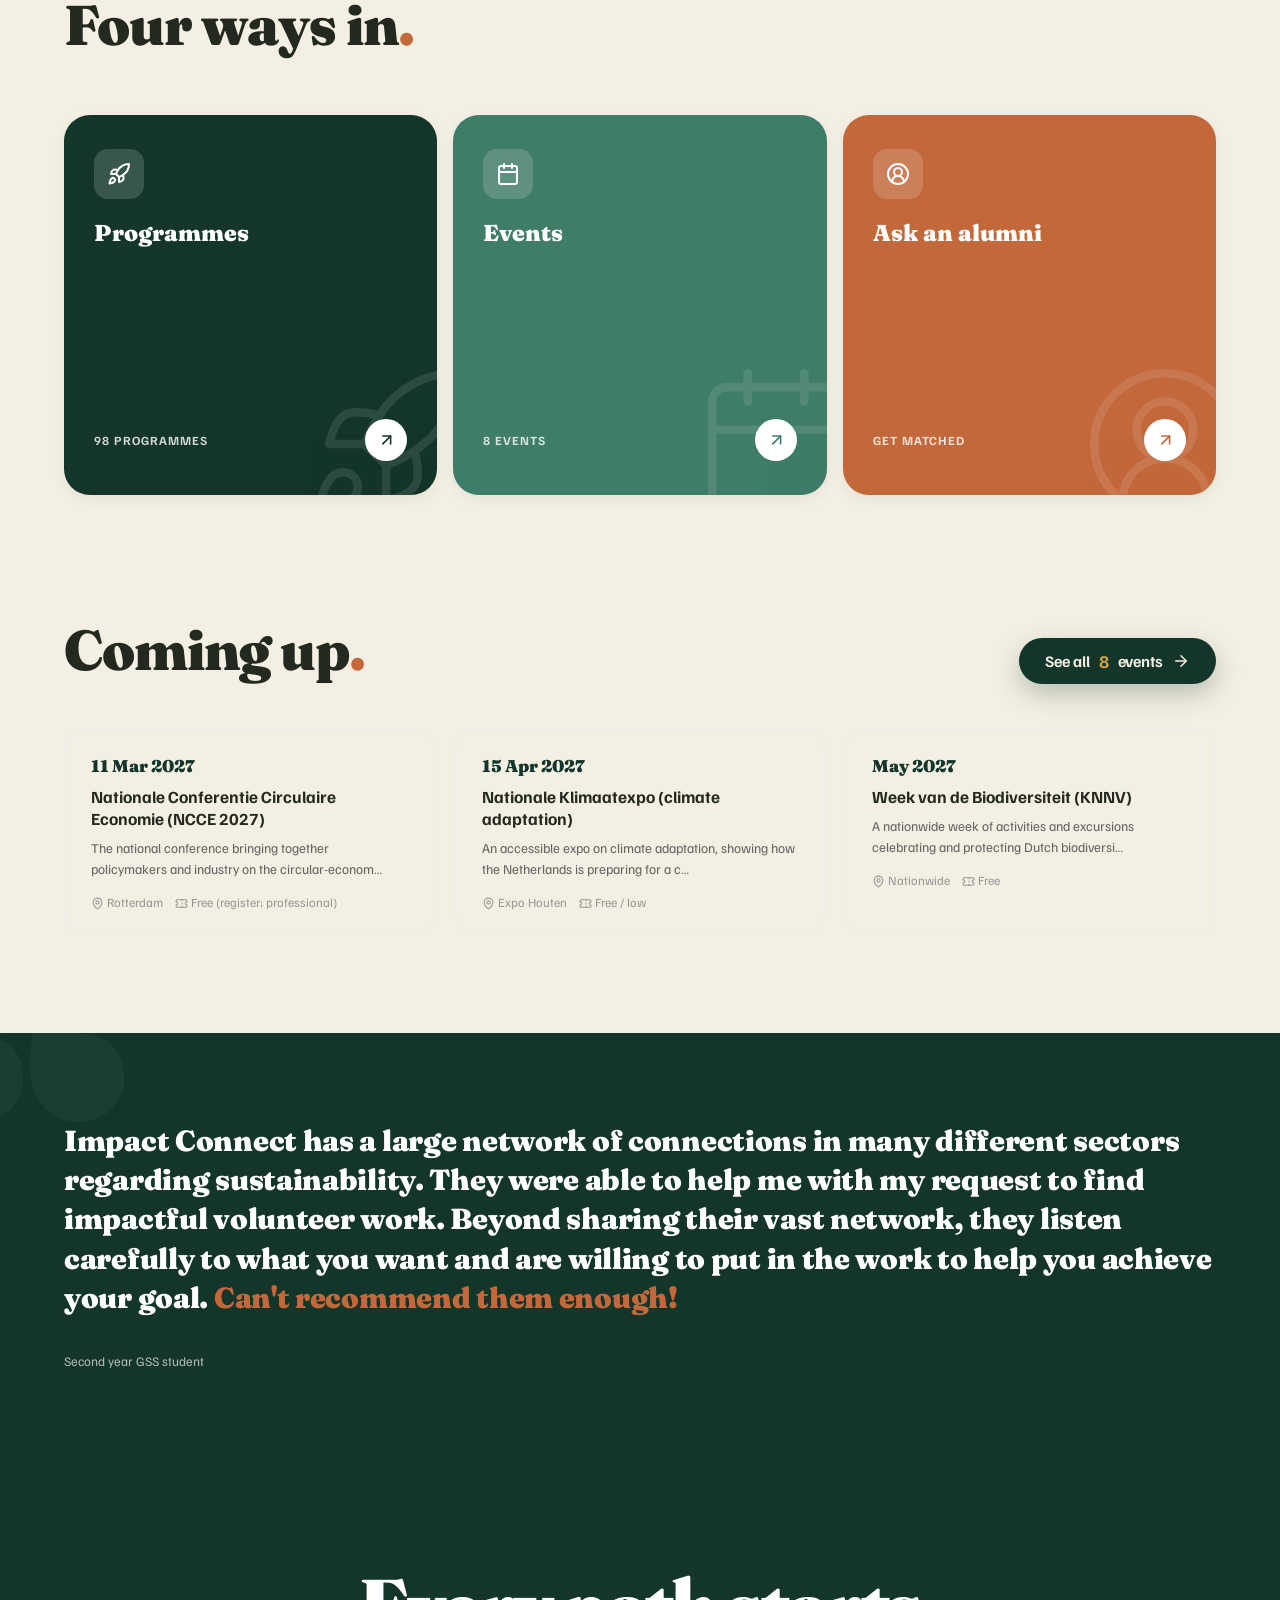
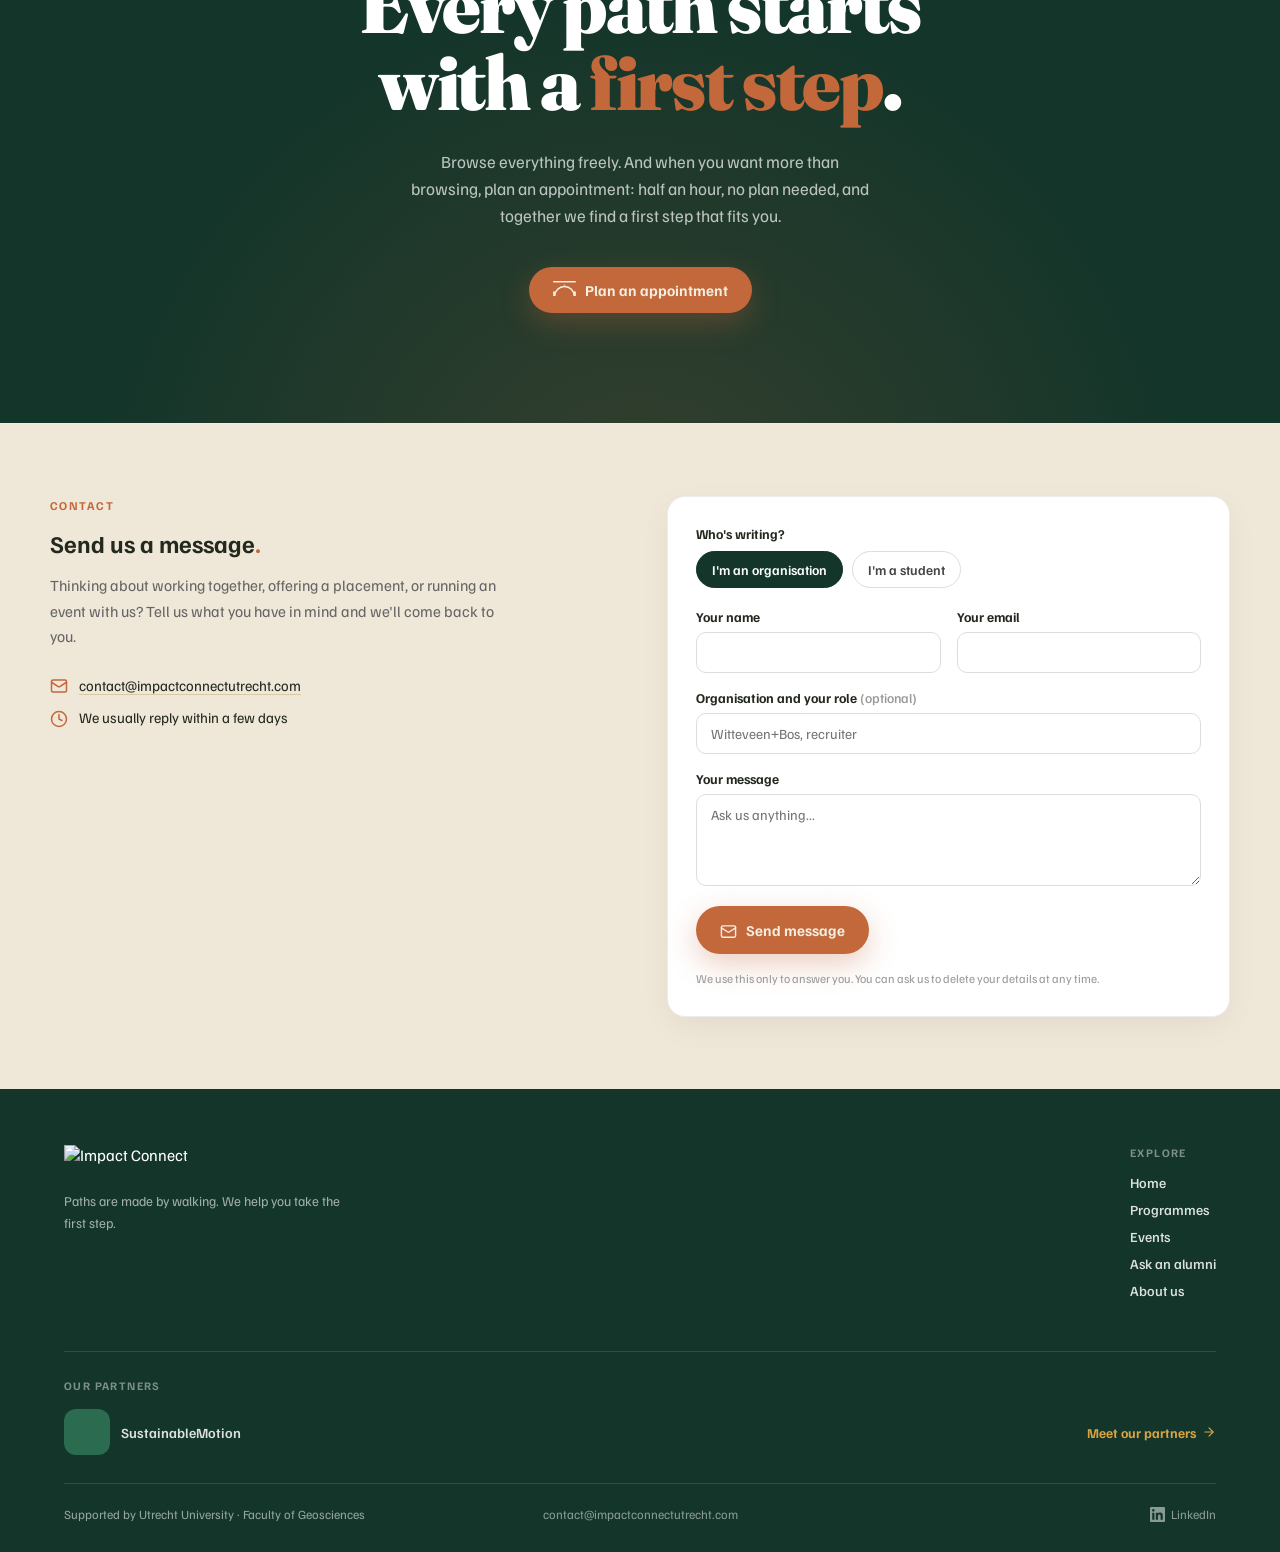
==== commit 2d075031: "Paths staat in het menu Co-Authored-By: Claude Opus 5.5 <noreply@anthropic.com>" ====
--- a/index.html
+++ b/index.html
@@ -47,6 +47,7 @@
     </div>
     <a class="nav-link" href="events.html" data-t="nav.events">Events</a>
     <a class="nav-link" href="alumni.html" data-t="nav.alumni">Ask an alumni</a>
+    <a class="nav-link" href="paths.html" data-t="nav.paths">Paths</a>
     <a class="nav-link" href="internships.html" data-t="nav.internships">Internships</a>
     <a class="nav-link" href="partners.html" data-t="nav.partners">Partners</a>
     <a class="nav-link" href="about.html" data-t="nav.about">About</a>
--- a/styles.css
+++ b/styles.css
@@ -1851,3 +1851,35 @@
   .pc-logo { width: 96px; height: 96px; padding: 14px; }
   .partner-card h2 { font-size: 24px; }
 }
+
+/* ═══ ALUMNIVERHALEN ═══════════════════════════════════════════════
+   verhaal.html: het formulier voor alumni, in dezelfde kaart als de
+   vragenlijsten maar breder, want het zijn lange antwoorden.
+   paths.html: de verhalen zelf. */
+.opvolg.verhaal-form { max-width: 680px; }
+.vh-bekend { background: var(--paper); border-radius: 14px; padding: 18px 20px 20px; margin: 4px 0 28px; }
+.vh-bekend-kop { font-weight: 800; color: var(--dark); font-size: 14.5px; margin-bottom: 2px; }
+.vh-bekend .rt-hint { margin: 0 0 12px; font-size: 13px; }
+.opvolg .vh-vraag label { font-weight: 700; color: var(--dark); font-size: 15px; display: block; margin-bottom: 4px; }
+.opvolg .vh-vraag .rt-hint { margin: 0 0 8px; font-size: 13.5px; color: var(--muted); }
+.vh-vragen { gap: 22px; margin-bottom: 26px; }
+.vh-akkoord { display: flex; gap: 10px; align-items: flex-start; font-size: 14.5px; color: var(--ink); cursor: pointer; }
+.vh-akkoord input { margin-top: 3px; flex: none; width: 17px; height: 17px; }
+.opvolg .vh-akkoord + .rt-hint { font-size: 13px; color: var(--muted); margin: 6px 0 22px 27px; }
+
+.paths-filter { display: flex; gap: 9px; flex-wrap: wrap; margin: 0 0 22px; }
+.paths-lijst { display: grid; grid-template-columns: repeat(auto-fill, minmax(320px, 1fr)); gap: 18px; }
+.paths-leeg { color: var(--muted); font-size: 15px; }
+.path-card {
+  background: #fff; border-radius: 20px; padding: 26px 26px 10px;
+  box-shadow: 0 2px 12px rgba(0,0,0,.04); border-top: 4px solid var(--green);
+}
+.path-richting {
+  display: inline-block; background: var(--dark); color: #fff; font-size: 11px; font-weight: 700;
+  letter-spacing: .4px; padding: 4px 10px; border-radius: 999px; margin-bottom: 10px;
+}
+.path-card h2 { font-family: var(--font-display); font-weight: 900; font-size: 21px; line-height: 1.25; margin: 0 0 16px; color: var(--dark); }
+.path-blok { border-top: 1px solid var(--line); padding: 14px 0 16px; }
+.path-blok h3 { font-size: 11.5px; font-weight: 800; letter-spacing: 1.1px; text-transform: uppercase; color: var(--clay); margin: 0 0 6px; }
+.path-blok p { font-size: 14.5px; line-height: 1.6; color: var(--ink); margin: 0; white-space: pre-line; }
+@media (max-width: 700px) { .paths-lijst { grid-template-columns: 1fr; } }
